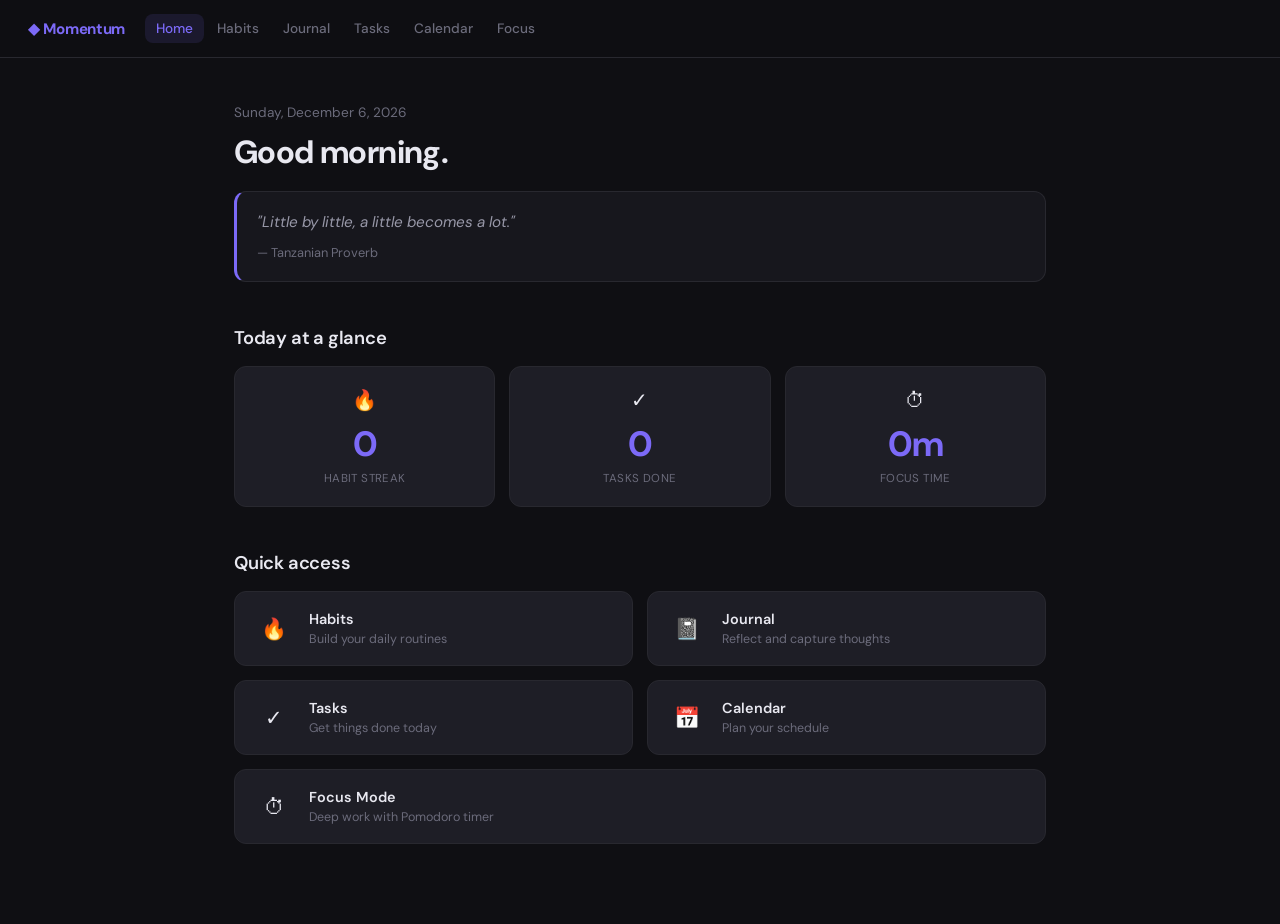
==== index.html @ 029a2be6 "Build minimal motivational productivity website 6-page static site (Home, Habits, Journal, Tasks, Ca" ====
<!DOCTYPE html>
<html lang="en">
<head>
  <meta charset="UTF-8" />
  <meta name="viewport" content="width=device-width, initial-scale=1.0" />
  <title>Momentum — Home</title>
  <link rel="stylesheet" href="style.css" />
</head>
<body>

<nav>
  <a href="index.html" class="nav-brand">◆ Momentum</a>
  <a href="index.html" class="nav-link">Home</a>
  <a href="habits.html" class="nav-link">Habits</a>
  <a href="journal.html" class="nav-link">Journal</a>
  <a href="tasks.html" class="nav-link">Tasks</a>
  <a href="calendar.html" class="nav-link">Calendar</a>
  <a href="focus.html" class="nav-link">Focus</a>
</nav>

<main>

  <!-- ── Hero ── -->
  <div>
    <p class="hero-date" id="date-display"></p>
    <h1 id="greeting">Good morning.</h1>
    <div class="quote-card">
      <p class="quote-text" id="quote-text"></p>
      <p class="quote-author" id="quote-author"></p>
    </div>
  </div>

  <!-- ── Stats ── -->
  <div class="mt-xl">
    <h2>Today at a glance</h2>
    <div class="grid-3 mt-md">
      <div class="card stat-card">
        <div class="stat-icon">🔥</div>
        <div class="stat-value" id="stat-streak">0</div>
        <div class="stat-label">Habit Streak</div>
      </div>
      <div class="card stat-card">
        <div class="stat-icon">✓</div>
        <div class="stat-value" id="stat-tasks">0</div>
        <div class="stat-label">Tasks Done</div>
      </div>
      <div class="card stat-card">
        <div class="stat-icon">⏱</div>
        <div class="stat-value" id="stat-focus">0m</div>
        <div class="stat-label">Focus Time</div>
      </div>
    </div>
  </div>

  <!-- ── Quick access ── -->
  <div class="mt-xl">
    <h2>Quick access</h2>
    <div class="grid-2 mt-md">
      <a href="habits.html" class="quick-link card">
        <span class="quick-icon">🔥</span>
        <div>
          <div class="quick-title">Habits</div>
          <div class="quick-sub">Build your daily routines</div>
        </div>
      </a>
      <a href="journal.html" class="quick-link card">
        <span class="quick-icon">📓</span>
        <div>
          <div class="quick-title">Journal</div>
          <div class="quick-sub">Reflect and capture thoughts</div>
        </div>
      </a>
      <a href="tasks.html" class="quick-link card">
        <span class="quick-icon">✓</span>
        <div>
          <div class="quick-title">Tasks</div>
          <div class="quick-sub">Get things done today</div>
        </div>
      </a>
      <a href="calendar.html" class="quick-link card">
        <span class="quick-icon">📅</span>
        <div>
          <div class="quick-title">Calendar</div>
          <div class="quick-sub">Plan your schedule</div>
        </div>
      </a>
      <a href="focus.html" class="quick-link card" style="grid-column: 1 / -1;">
        <span class="quick-icon">⏱</span>
        <div>
          <div class="quick-title">Focus Mode</div>
          <div class="quick-sub">Deep work with Pomodoro timer</div>
        </div>
      </a>
    </div>
  </div>

</main>

<script src="app.js"></script>
<script>
  // Date
  const now = new Date();
  document.getElementById('date-display').textContent = now.toLocaleDateString('en-US', {
    weekday: 'long', year: 'numeric', month: 'long', day: 'numeric',
  });

  // Greeting
  document.getElementById('greeting').textContent = getGreeting() + '.';

  // Quote
  const q = getDailyQuote();
  document.getElementById('quote-text').textContent = `"${q.text}"`;
  document.getElementById('quote-author').textContent = `— ${q.author}`;

  // Stats
  const stats = getStats();
  document.getElementById('stat-streak').textContent = stats.habitStreak;
  document.getElementById('stat-tasks').textContent = stats.tasksToday;
  document.getElementById('stat-focus').textContent = stats.focusToday + 'm';
</script>

</body>
</html>
---- style.css ----
@import url('https://fonts.googleapis.com/css2?family=DM+Sans:ital,opsz,wght@0,9..40,300;0,9..40,400;0,9..40,500;0,9..40,600;0,9..40,700;1,9..40,400&display=swap');

*, *::before, *::after { box-sizing: border-box; margin: 0; padding: 0; }

:root {
  --bg: #0f0f13;
  --surface: #17171d;
  --card: #1e1e26;
  --border: #28282f;
  --accent: #7c6af7;
  --accent-dim: rgba(124, 106, 247, 0.12);
  --text: #e8e8f0;
  --text-muted: #6b6b7b;
  --text-dim: #9898a8;
  --success: #4ade80;
  --danger: #f87171;
  --radius: 12px;
  --radius-sm: 8px;
}

body {
  background: var(--bg);
  color: var(--text);
  font-family: 'DM Sans', sans-serif;
  min-height: 100vh;
  display: flex;
  flex-direction: column;
}

/* ── Navigation ── */

nav {
  position: sticky;
  top: 0;
  z-index: 100;
  background: rgba(15, 15, 19, 0.88);
  backdrop-filter: blur(16px);
  -webkit-backdrop-filter: blur(16px);
  border-bottom: 1px solid var(--border);
  display: flex;
  align-items: center;
  gap: 2px;
  height: 58px;
  padding: 0 28px;
  flex-wrap: wrap;
}

.nav-brand {
  font-weight: 700;
  font-size: 0.95rem;
  color: var(--accent);
  letter-spacing: -0.3px;
  text-decoration: none;
  margin-right: 18px;
  flex-shrink: 0;
}

.nav-link {
  color: var(--text-muted);
  text-decoration: none;
  font-size: 0.85rem;
  font-weight: 500;
  padding: 6px 11px;
  border-radius: 8px;
  transition: color 0.12s, background 0.12s;
  white-space: nowrap;
}

.nav-link:hover { color: var(--text); background: var(--surface); }
.nav-link.active { color: var(--accent); background: var(--accent-dim); }

/* ── Main ── */

main {
  flex: 1;
  max-width: 860px;
  width: 100%;
  margin: 0 auto;
  padding: 44px 24px 80px;
}

/* ── Typography ── */

h1 { font-size: 2rem; font-weight: 700; letter-spacing: -0.6px; line-height: 1.15; }
h2 { font-size: 1.15rem; font-weight: 600; letter-spacing: -0.2px; }
h3 { font-size: 0.95rem; font-weight: 600; }
p { line-height: 1.6; }

/* ── Card ── */

.card {
  background: var(--card);
  border: 1px solid var(--border);
  border-radius: var(--radius);
  padding: 24px;
}

/* ── Buttons ── */

.btn {
  display: inline-flex;
  align-items: center;
  gap: 8px;
  padding: 9px 18px;
  border-radius: var(--radius-sm);
  font-family: 'DM Sans', sans-serif;
  font-size: 0.875rem;
  font-weight: 500;
  cursor: pointer;
  border: none;
  transition: all 0.15s;
  text-decoration: none;
  line-height: 1;
}

.btn-primary { background: var(--accent); color: #fff; }
.btn-primary:hover { background: #6a58e6; }
.btn-ghost { background: transparent; color: var(--text-muted); border: 1px solid var(--border); }
.btn-ghost:hover { background: var(--surface); color: var(--text); }
.btn-sm { padding: 6px 12px; font-size: 0.8rem; }

/* ── Inputs ── */

input[type="text"],
input[type="date"],
select,
textarea {
  background: var(--surface);
  border: 1px solid var(--border);
  border-radius: var(--radius-sm);
  color: var(--text);
  font-family: 'DM Sans', sans-serif;
  font-size: 0.875rem;
  padding: 10px 14px;
  width: 100%;
  outline: none;
  transition: border-color 0.15s;
}

input[type="text"]:focus,
input[type="date"]:focus,
select:focus,
textarea:focus { border-color: var(--accent); }

textarea { resize: vertical; min-height: 120px; line-height: 1.6; }

/* ── Layout helpers ── */

.grid-2 { display: grid; grid-template-columns: 1fr 1fr; gap: 14px; }
.grid-3 { display: grid; grid-template-columns: 1fr 1fr 1fr; gap: 14px; }

.section-header {
  display: flex;
  align-items: center;
  justify-content: space-between;
  margin-bottom: 16px;
}

.mt-sm { margin-top: 8px; }
.mt-md { margin-top: 16px; }
.mt-lg { margin-top: 28px; }
.mt-xl { margin-top: 44px; }

.text-muted { color: var(--text-muted); }
.text-dim { color: var(--text-dim); }
.text-accent { color: var(--accent); }
.text-success { color: var(--success); }
.text-danger { color: var(--danger); }
.text-sm { font-size: 0.8rem; }

.flex-center { display: flex; align-items: center; gap: 8px; }

/* ── Empty state ── */

.empty {
  text-align: center;
  padding: 44px 20px;
  color: var(--text-muted);
}
.empty-icon { font-size: 2rem; margin-bottom: 12px; }
.empty p { font-size: 0.88rem; }

/* ════════════════════════════════════════
   HOME
════════════════════════════════════════ */

.hero-date { font-size: 0.85rem; color: var(--text-muted); margin-bottom: 10px; }

.quote-card {
  border-left: 3px solid var(--accent);
  background: var(--surface);
  border-top: 1px solid var(--border);
  border-right: 1px solid var(--border);
  border-bottom: 1px solid var(--border);
  border-radius: var(--radius);
  padding: 18px 20px;
  margin-top: 20px;
}

.quote-text {
  font-size: 0.95rem;
  font-style: italic;
  color: var(--text-dim);
  line-height: 1.65;
}

.quote-author { font-size: 0.8rem; color: var(--text-muted); margin-top: 8px; }

.stat-card { text-align: center; padding: 20px 16px; }
.stat-icon { font-size: 1.25rem; margin-bottom: 8px; }
.stat-value { font-size: 2.2rem; font-weight: 700; letter-spacing: -1px; color: var(--accent); }
.stat-label {
  font-size: 0.72rem;
  color: var(--text-muted);
  margin-top: 4px;
  letter-spacing: 0.4px;
  text-transform: uppercase;
}

.quick-link {
  display: flex;
  align-items: center;
  gap: 16px;
  text-decoration: none;
  color: inherit;
  transition: border-color 0.15s, transform 0.12s;
  padding: 18px 20px;
}
.quick-link:hover { border-color: var(--accent); transform: translateY(-2px); }
.quick-icon { font-size: 1.3rem; flex-shrink: 0; width: 38px; text-align: center; }
.quick-title { font-weight: 600; font-size: 0.9rem; }
.quick-sub { font-size: 0.78rem; color: var(--text-muted); margin-top: 3px; }

/* ════════════════════════════════════════
   HABITS
════════════════════════════════════════ */

.habit-form { display: flex; gap: 10px; }
.habit-form input { flex: 1; }

.habit-item {
  display: flex;
  align-items: center;
  gap: 14px;
  padding: 14px 0;
  border-bottom: 1px solid var(--border);
}
.habit-item:last-child { border-bottom: none; }

.habit-check {
  width: 26px;
  height: 26px;
  border-radius: 50%;
  border: 2px solid var(--border);
  cursor: pointer;
  flex-shrink: 0;
  display: flex;
  align-items: center;
  justify-content: center;
  transition: all 0.15s;
  font-size: 0.85rem;
  background: transparent;
  color: transparent;
}
.habit-check:hover { border-color: var(--accent); }
.habit-check.done { background: var(--accent); border-color: var(--accent); color: white; }

.habit-info { flex: 1; min-width: 0; }
.habit-name { font-weight: 500; font-size: 0.9rem; }
.habit-name.done { text-decoration: line-through; color: var(--text-muted); }
.habit-streak-label { font-size: 0.75rem; color: var(--text-muted); margin-top: 2px; }

.habit-delete {
  background: none;
  border: none;
  color: var(--text-muted);
  cursor: pointer;
  font-size: 1.1rem;
  padding: 4px 8px;
  border-radius: 6px;
  transition: color 0.15s, background 0.15s;
  opacity: 0;
  line-height: 1;
}
.habit-item:hover .habit-delete { opacity: 1; }
.habit-delete:hover { color: var(--danger); background: rgba(248, 113, 113, 0.1); }

.progress-bar-wrap {
  display: flex;
  align-items: center;
  gap: 10px;
  margin-top: 16px;
  padding-top: 16px;
  border-top: 1px solid var(--border);
}
.progress-bar-bg {
  flex: 1;
  height: 4px;
  background: var(--border);
  border-radius: 99px;
  overflow: hidden;
}
.progress-bar-fill {
  height: 100%;
  background: var(--accent);
  border-radius: 99px;
  transition: width 0.4s ease;
}

/* ════════════════════════════════════════
   TASKS
════════════════════════════════════════ */

.task-form { display: flex; gap: 10px; }
.task-form input { flex: 1; }

.filter-tabs {
  display: flex;
  gap: 4px;
  background: var(--surface);
  border: 1px solid var(--border);
  border-radius: var(--radius-sm);
  padding: 4px;
}
.filter-tab {
  flex: 1;
  text-align: center;
  padding: 6px 10px;
  border-radius: 6px;
  font-size: 0.8rem;
  font-weight: 500;
  cursor: pointer;
  color: var(--text-muted);
  transition: all 0.15s;
  border: none;
  background: none;
  font-family: 'DM Sans', sans-serif;
}
.filter-tab.active { background: var(--card); color: var(--text); }

.task-item {
  display: flex;
  align-items: flex-start;
  gap: 12px;
  padding: 12px 0;
  border-bottom: 1px solid var(--border);
}
.task-item:last-child { border-bottom: none; }

.task-check {
  width: 22px;
  height: 22px;
  border-radius: 6px;
  border: 2px solid var(--border);
  cursor: pointer;
  flex-shrink: 0;
  display: flex;
  align-items: center;
  justify-content: center;
  transition: all 0.15s;
  background: transparent;
  color: transparent;
  font-size: 0.75rem;
  margin-top: 1px;
}
.task-check:hover { border-color: var(--success); }
.task-check.done { background: var(--success); border-color: var(--success); color: white; }

.task-text { flex: 1; font-size: 0.9rem; line-height: 1.4; word-break: break-word; }
.task-text.done { text-decoration: line-through; color: var(--text-muted); }

.task-delete {
  background: none;
  border: none;
  color: var(--text-muted);
  cursor: pointer;
  font-size: 1.1rem;
  padding: 2px 6px;
  border-radius: 6px;
  opacity: 0;
  transition: all 0.15s;
  line-height: 1;
  flex-shrink: 0;
}
.task-item:hover .task-delete { opacity: 1; }
.task-delete:hover { color: var(--danger); background: rgba(248, 113, 113, 0.1); }

/* ════════════════════════════════════════
   JOURNAL
════════════════════════════════════════ */

.journal-compose { display: flex; flex-direction: column; gap: 10px; }

.journal-entry {
  padding: 16px 0;
  border-bottom: 1px solid var(--border);
  cursor: pointer;
}
.journal-entry:last-child { border-bottom: none; }
.journal-entry-date { font-size: 0.76rem; color: var(--text-muted); margin-bottom: 6px; font-weight: 500; letter-spacing: 0.2px; }
.journal-entry-preview {
  font-size: 0.875rem;
  color: var(--text-dim);
  line-height: 1.55;
  display: -webkit-box;
  -webkit-line-clamp: 2;
  -webkit-box-orient: vertical;
  overflow: hidden;
  white-space: pre-wrap;
}
.journal-entry.open .journal-entry-preview {
  -webkit-line-clamp: unset;
  display: block;
}
.journal-entry-actions { display: none; margin-top: 10px; gap: 8px; }
.journal-entry.open .journal-entry-actions { display: flex; }

/* ════════════════════════════════════════
   CALENDAR
════════════════════════════════════════ */

.cal-nav {
  display: flex;
  align-items: center;
  justify-content: space-between;
  margin-bottom: 16px;
}
.cal-nav-btn {
  background: none;
  border: 1px solid var(--border);
  color: var(--text);
  border-radius: var(--radius-sm);
  width: 36px;
  height: 36px;
  cursor: pointer;
  font-size: 1.1rem;
  display: flex;
  align-items: center;
  justify-content: center;
  transition: background 0.15s;
}
.cal-nav-btn:hover { background: var(--surface); }

.cal-grid {
  display: grid;
  grid-template-columns: repeat(7, 1fr);
  border: 1px solid var(--border);
  border-radius: var(--radius);
  overflow: hidden;
}

.cal-weekday {
  background: var(--surface);
  padding: 10px 4px;
  text-align: center;
  font-size: 0.7rem;
  font-weight: 600;
  color: var(--text-muted);
  text-transform: uppercase;
  letter-spacing: 0.5px;
  border-bottom: 1px solid var(--border);
}

.cal-day {
  background: var(--card);
  padding: 8px 6px;
  min-height: 80px;
  cursor: pointer;
  border-right: 1px solid var(--border);
  border-bottom: 1px solid var(--border);
  transition: background 0.12s;
}
.cal-day:nth-child(7n) { border-right: none; }
.cal-day:hover { background: var(--surface); }
.cal-day.other-month { opacity: 0.25; cursor: default; pointer-events: none; }
.cal-day.today { background: rgba(124, 106, 247, 0.07); }
.cal-day.selected { background: rgba(124, 106, 247, 0.16); }

.cal-day-num {
  font-size: 0.8rem;
  font-weight: 600;
  margin-bottom: 4px;
}
.cal-day.today .cal-day-num { color: var(--accent); }

.cal-event-dot {
  font-size: 0.66rem;
  color: var(--accent);
  background: var(--accent-dim);
  border-radius: 3px;
  padding: 1px 4px;
  margin-top: 2px;
  overflow: hidden;
  white-space: nowrap;
  text-overflow: ellipsis;
  max-width: 100%;
}

.cal-detail { margin-top: 20px; }

.cal-event-item {
  display: flex;
  align-items: center;
  gap: 10px;
  padding: 10px 0;
  border-bottom: 1px solid var(--border);
  font-size: 0.875rem;
}
.cal-event-item:last-child { border-bottom: none; }
.cal-event-item span { flex: 1; }

.cal-event-del {
  background: none;
  border: none;
  color: var(--text-muted);
  cursor: pointer;
  padding: 4px 6px;
  border-radius: 4px;
  line-height: 1;
  font-size: 1rem;
  transition: color 0.15s;
}
.cal-event-del:hover { color: var(--danger); }

.cal-add-form { display: flex; gap: 8px; margin-top: 12px; }
.cal-add-form input { flex: 1; }

/* ════════════════════════════════════════
   FOCUS
════════════════════════════════════════ */

.focus-wrap {
  display: flex;
  flex-direction: column;
  align-items: center;
  padding: 16px 0 32px;
}

.timer-ring-wrap {
  position: relative;
  width: 240px;
  height: 240px;
  margin-bottom: 28px;
}

.timer-ring-svg {
  width: 240px;
  height: 240px;
  transform: rotate(-90deg);
}

.ring-bg {
  fill: none;
  stroke: var(--border);
  stroke-width: 6;
}

.ring-fill {
  fill: none;
  stroke: var(--accent);
  stroke-width: 6;
  stroke-linecap: round;
  transition: stroke-dashoffset 0.9s linear, stroke 0.4s;
}

.ring-fill.break { stroke: var(--success); }

.timer-center {
  position: absolute;
  inset: 0;
  display: flex;
  flex-direction: column;
  align-items: center;
  justify-content: center;
}

.timer-digits {
  font-size: 3.2rem;
  font-weight: 700;
  letter-spacing: -2px;
  font-variant-numeric: tabular-nums;
  line-height: 1;
}

.timer-mode-label {
  font-size: 0.7rem;
  letter-spacing: 2px;
  text-transform: uppercase;
  color: var(--text-muted);
  margin-top: 8px;
}

.focus-controls { display: flex; gap: 12px; margin-bottom: 28px; }

.pomodoro-dots { display: flex; gap: 8px; margin-bottom: 32px; }
.pom-dot {
  width: 10px;
  height: 10px;
  border-radius: 50%;
  background: var(--border);
  transition: background 0.3s;
}
.pom-dot.done { background: var(--accent); }

.focus-sessions { width: 100%; max-width: 480px; }

.session-item {
  display: flex;
  align-items: center;
  justify-content: space-between;
  padding: 10px 0;
  border-bottom: 1px solid var(--border);
  font-size: 0.85rem;
  color: var(--text-dim);
}
.session-item:last-child { border-bottom: none; }

/* ── Responsive ── */

@media (max-width: 640px) {
  nav { padding: 0 14px; gap: 0; height: auto; min-height: 58px; }
  .nav-brand { margin-right: 10px; font-size: 0.85rem; }
  .nav-link { padding: 5px 7px; font-size: 0.76rem; }
  main { padding: 28px 16px 60px; }
  h1 { font-size: 1.6rem; }
  .grid-2, .grid-3 { grid-template-columns: 1fr; }
  .timer-digits { font-size: 2.6rem; }
}
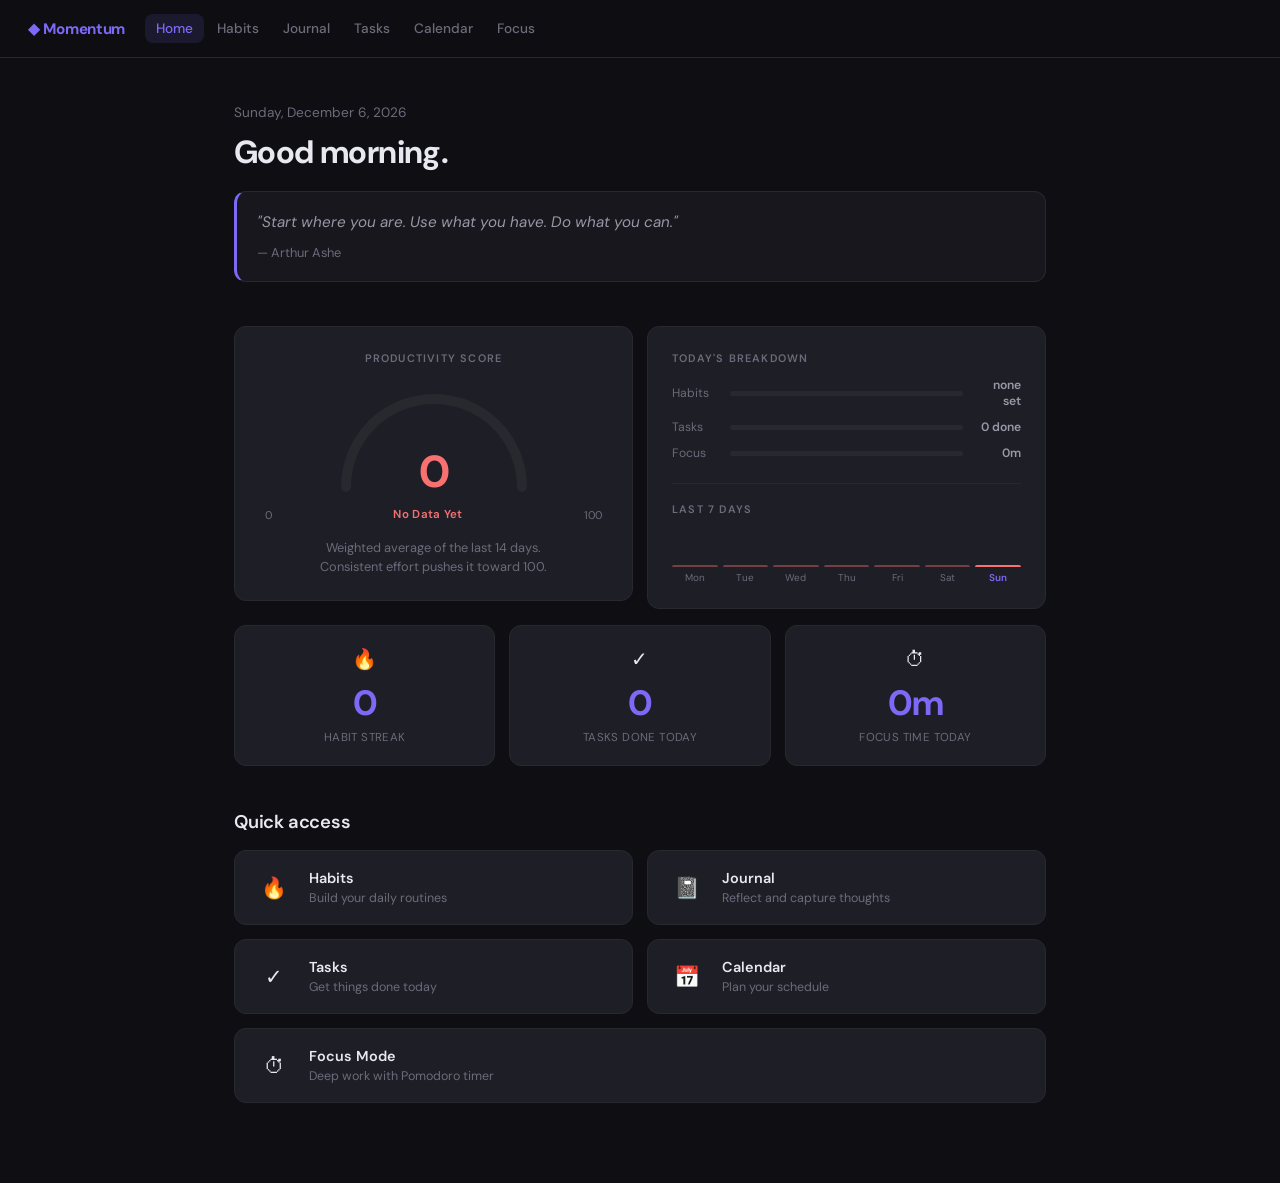
==== commit 08e92dc9: "Redesign home dashboard and habits tracker Home page: - Animated semicircle gauge showing 0–100 prod" ====
--- a/index.html
+++ b/index.html
@@ -30,25 +30,70 @@
     </div>
   </div>
 
+  <!-- ── Productivity Score + Breakdown ── -->
+  <div class="grid-2 mt-xl" style="align-items: start;">
+
+    <!-- Gauge -->
+    <div class="card" style="text-align:center;">
+      <div class="section-label">Productivity Score</div>
+      <div class="gauge-wrap">
+        <!--
+          Semi-circle arc centred at (100,110), radius 88.
+          Arc length = π × 88 ≈ 276.46.
+          stroke-dashoffset = 276.46 × (1 − score/100)
+        -->
+        <svg class="gauge-svg" viewBox="0 0 200 122" aria-hidden="true">
+          <path class="gauge-bg-arc"
+            d="M 12 110 A 88 88 0 0 1 188 110" />
+          <path class="gauge-fill-arc" id="gauge-arc"
+            d="M 12 110 A 88 88 0 0 1 188 110"
+            stroke-dasharray="276.46"
+            stroke-dashoffset="276.46" />
+        </svg>
+        <div class="gauge-overlay">
+          <div class="gauge-number" id="gauge-number">—</div>
+          <div class="gauge-trend" id="gauge-trend"></div>
+        </div>
+      </div>
+      <div class="gauge-scale">
+        <span>0</span>
+        <span class="gauge-label-center text-accent" id="gauge-label"></span>
+        <span>100</span>
+      </div>
+      <p class="text-sm text-muted mt-md" style="line-height:1.5;">
+        Weighted average of the last 14 days.<br>Consistent effort pushes it toward 100.
+      </p>
+    </div>
+
+    <!-- Breakdown + 7-day chart -->
+    <div class="card">
+      <div class="section-label">Today's Breakdown</div>
+      <div id="breakdown-rows"></div>
+
+      <div style="margin-top: 22px; padding-top: 18px; border-top: 1px solid var(--border);">
+        <div class="section-label">Last 7 Days</div>
+        <div class="week-chart" id="week-chart"></div>
+      </div>
+    </div>
+
+  </div>
+
   <!-- ── Stats ── -->
-  <div class="mt-xl">
-    <h2>Today at a glance</h2>
-    <div class="grid-3 mt-md">
-      <div class="card stat-card">
-        <div class="stat-icon">🔥</div>
-        <div class="stat-value" id="stat-streak">0</div>
-        <div class="stat-label">Habit Streak</div>
-      </div>
-      <div class="card stat-card">
-        <div class="stat-icon">✓</div>
-        <div class="stat-value" id="stat-tasks">0</div>
-        <div class="stat-label">Tasks Done</div>
-      </div>
-      <div class="card stat-card">
-        <div class="stat-icon">⏱</div>
-        <div class="stat-value" id="stat-focus">0m</div>
-        <div class="stat-label">Focus Time</div>
-      </div>
+  <div class="grid-3 mt-md">
+    <div class="card stat-card">
+      <div class="stat-icon">🔥</div>
+      <div class="stat-value" id="stat-streak">0</div>
+      <div class="stat-label">Habit Streak</div>
+    </div>
+    <div class="card stat-card">
+      <div class="stat-icon">✓</div>
+      <div class="stat-value" id="stat-tasks">0</div>
+      <div class="stat-label">Tasks Done Today</div>
+    </div>
+    <div class="card stat-card">
+      <div class="stat-icon">⏱</div>
+      <div class="stat-value" id="stat-focus">0m</div>
+      <div class="stat-label">Focus Time Today</div>
     </div>
   </div>
 
@@ -98,21 +143,98 @@
 
 <script src="app.js"></script>
 <script>
-  // Date
+  const GAUGE_CIRCUMFERENCE = 276.46;
+
+  // ── Date & greeting ──
   const now = new Date();
   document.getElementById('date-display').textContent = now.toLocaleDateString('en-US', {
     weekday: 'long', year: 'numeric', month: 'long', day: 'numeric',
   });
-
-  // Greeting
   document.getElementById('greeting').textContent = getGreeting() + '.';
 
-  // Quote
+  // ── Quote ──
   const q = getDailyQuote();
   document.getElementById('quote-text').textContent = `"${q.text}"`;
   document.getElementById('quote-author').textContent = `— ${q.author}`;
 
-  // Stats
+  // ── Productivity score ──
+  const { score } = getProductivityScore();
+  const color = getScoreColor(score);
+  const label = getScoreLabel(score);
+
+  // Animate gauge after a short delay so the transition is visible
+  const arcEl = document.getElementById('gauge-arc');
+  const numEl = document.getElementById('gauge-number');
+  arcEl.style.stroke = color;
+  numEl.style.color = color;
+  numEl.textContent = score;
+
+  document.getElementById('gauge-label').textContent = label;
+  document.getElementById('gauge-label').style.color = color;
+
+  setTimeout(() => {
+    arcEl.style.strokeDashoffset = GAUGE_CIRCUMFERENCE * (1 - score / 100);
+  }, 120);
+
+  // Trend vs yesterday
+  const yest = new Date(); yest.setDate(yest.getDate() - 1);
+  const { total: yesterdayScore } = getDayScore(dateKey(yest));
+  const { total: todayRawScore } = getDayScore(today());
+  const diff = todayRawScore - yesterdayScore;
+  const trendEl = document.getElementById('gauge-trend');
+  if (diff > 0) { trendEl.textContent = `↑ +${diff} vs yesterday`; trendEl.style.color = '#4ade80'; }
+  else if (diff < 0) { trendEl.textContent = `↓ ${diff} vs yesterday`; trendEl.style.color = '#f87171'; }
+  else if (todayRawScore > 0) { trendEl.textContent = `= Same as yesterday`; }
+
+  // ── Breakdown bars ──
+  const todayData = getDayScore(today());
+  const cats = [
+    {
+      label: 'Habits',
+      value: todayData.habitsTotal > 0
+        ? `${todayData.habitsDone}/${todayData.habitsTotal}`
+        : 'none set',
+      pct: Math.round(todayData.habitRate * 100),
+      color: '#7c6af7',
+    },
+    {
+      label: 'Tasks',
+      value: `${todayData.tasksDone} done`,
+      pct: Math.min(Math.round((todayData.tasksDone / 5) * 100), 100),
+      color: '#4ade80',
+    },
+    {
+      label: 'Focus',
+      value: `${todayData.focusMin}m`,
+      pct: Math.min(Math.round((todayData.focusMin / 120) * 100), 100),
+      color: '#fbbf24',
+    },
+  ];
+
+  document.getElementById('breakdown-rows').innerHTML = cats.map(c => `
+    <div class="cat-row">
+      <span class="cat-label">${c.label}</span>
+      <div class="cat-bar-bg">
+        <div class="cat-bar-fill" style="width:${c.pct}%; background:${c.color};"></div>
+      </div>
+      <span class="cat-value">${c.value}</span>
+    </div>
+  `).join('');
+
+  // ── 7-day chart ──
+  const weekly = getWeeklyScores();
+  const maxScore = Math.max(...weekly.map(d => d.score), 1);
+  document.getElementById('week-chart').innerHTML = weekly.map(d => {
+    const h = Math.max(Math.round((d.score / 100) * 100), d.score > 0 ? 4 : 2);
+    const barColor = getScoreColor(d.score);
+    return `
+      <div class="chart-col${d.isToday ? ' today' : ''}">
+        <div class="chart-bar" style="height:${h}%;background:${barColor};opacity:${d.isToday ? '1' : '0.4'};"></div>
+        <span class="chart-day">${d.label}</span>
+      </div>`;
+  }).join('');
+
+  // ── Stats ──
   const stats = getStats();
   document.getElementById('stat-streak').textContent = stats.habitStreak;
   document.getElementById('stat-tasks').textContent = stats.tasksToday;
--- a/style.css
+++ b/style.css
@@ -206,6 +206,138 @@
 
 .quote-author { font-size: 0.8rem; color: var(--text-muted); margin-top: 8px; }
 
+/* Productivity gauge */
+.section-label {
+  font-size: 0.68rem;
+  font-weight: 600;
+  letter-spacing: 1.2px;
+  text-transform: uppercase;
+  color: var(--text-muted);
+  margin-bottom: 12px;
+}
+
+.gauge-wrap {
+  position: relative;
+  width: 200px;
+  height: 122px;
+  margin: 4px auto 8px;
+}
+.gauge-svg { width: 200px; height: 122px; }
+.gauge-bg-arc {
+  fill: none;
+  stroke: var(--border);
+  stroke-width: 10;
+  stroke-linecap: round;
+}
+.gauge-fill-arc {
+  fill: none;
+  stroke: var(--accent);
+  stroke-width: 10;
+  stroke-linecap: round;
+  transition: stroke-dashoffset 1.4s cubic-bezier(0.4, 0, 0.2, 1), stroke 0.5s ease;
+}
+.gauge-overlay {
+  position: absolute;
+  bottom: 2px;
+  left: 50%;
+  transform: translateX(-50%);
+  text-align: center;
+  white-space: nowrap;
+}
+.gauge-number {
+  font-size: 2.8rem;
+  font-weight: 700;
+  letter-spacing: -2px;
+  line-height: 1;
+}
+.gauge-trend {
+  font-size: 0.72rem;
+  color: var(--text-muted);
+  margin-top: 2px;
+}
+.gauge-scale {
+  display: flex;
+  justify-content: space-between;
+  align-items: center;
+  font-size: 0.7rem;
+  color: var(--text-muted);
+  padding: 0 6px;
+  margin-top: 4px;
+}
+.gauge-label-center {
+  font-size: 0.72rem;
+  font-weight: 600;
+  letter-spacing: 0.3px;
+}
+
+/* Category breakdown bars */
+.cat-row {
+  display: flex;
+  align-items: center;
+  gap: 10px;
+  margin-bottom: 10px;
+}
+.cat-row:last-child { margin-bottom: 0; }
+.cat-label {
+  font-size: 0.76rem;
+  color: var(--text-muted);
+  width: 48px;
+  flex-shrink: 0;
+}
+.cat-bar-bg {
+  flex: 1;
+  height: 5px;
+  background: var(--border);
+  border-radius: 99px;
+  overflow: hidden;
+}
+.cat-bar-fill {
+  height: 100%;
+  border-radius: 99px;
+  transition: width 0.7s ease;
+}
+.cat-value {
+  font-size: 0.76rem;
+  font-weight: 600;
+  width: 48px;
+  text-align: right;
+  flex-shrink: 0;
+  color: var(--text-dim);
+}
+
+/* 7-day bar chart */
+.week-chart {
+  display: flex;
+  align-items: flex-end;
+  gap: 5px;
+  height: 56px;
+}
+.chart-col {
+  flex: 1;
+  display: flex;
+  flex-direction: column;
+  align-items: center;
+  justify-content: flex-end;
+  height: 100%;
+  gap: 4px;
+}
+.chart-bar {
+  width: 100%;
+  border-radius: 3px 3px 0 0;
+  background: var(--accent);
+  opacity: 0.35;
+  min-height: 2px;
+  transition: height 0.5s ease;
+}
+.chart-col.today .chart-bar { opacity: 1; }
+.chart-day {
+  font-size: 0.62rem;
+  color: var(--text-muted);
+  white-space: nowrap;
+}
+.chart-col.today .chart-day { color: var(--accent); font-weight: 600; }
+
+/* Stat cards */
 .stat-card { text-align: center; padding: 20px 16px; }
 .stat-icon { font-size: 1.25rem; margin-bottom: 8px; }
 .stat-value { font-size: 2.2rem; font-weight: 700; letter-spacing: -1px; color: var(--accent); }
@@ -232,20 +364,49 @@
 .quick-sub { font-size: 0.78rem; color: var(--text-muted); margin-top: 3px; }
 
 /* ════════════════════════════════════════
-   HABITS
+   HABITS (redesigned)
 ════════════════════════════════════════ */
 
 .habit-form { display: flex; gap: 10px; }
 .habit-form input { flex: 1; }
 
-.habit-item {
-  display: flex;
-  align-items: center;
-  gap: 14px;
+/* Today progress bar */
+.progress-bar-wrap {
+  display: flex;
+  align-items: center;
+  gap: 10px;
+  margin-top: 16px;
+  padding-top: 16px;
+  border-top: 1px solid var(--border);
+}
+.progress-bar-bg {
+  flex: 1;
+  height: 5px;
+  background: var(--border);
+  border-radius: 99px;
+  overflow: hidden;
+}
+.progress-bar-fill {
+  height: 100%;
+  background: var(--accent);
+  border-radius: 99px;
+  transition: width 0.4s ease;
+}
+
+/* Habit card (expandable) */
+.habit-card {
+  border-bottom: 1px solid var(--border);
+}
+.habit-card:last-child { border-bottom: none; }
+
+.habit-card-header {
+  display: flex;
+  align-items: center;
+  gap: 12px;
   padding: 14px 0;
-  border-bottom: 1px solid var(--border);
-}
-.habit-item:last-child { border-bottom: none; }
+  cursor: pointer;
+  user-select: none;
+}
 
 .habit-check {
   width: 26px;
@@ -268,7 +429,21 @@
 .habit-info { flex: 1; min-width: 0; }
 .habit-name { font-weight: 500; font-size: 0.9rem; }
 .habit-name.done { text-decoration: line-through; color: var(--text-muted); }
-.habit-streak-label { font-size: 0.75rem; color: var(--text-muted); margin-top: 2px; }
+.habit-meta { font-size: 0.74rem; color: var(--text-muted); margin-top: 3px; }
+
+.habit-expand-btn {
+  background: none;
+  border: none;
+  color: var(--text-muted);
+  cursor: pointer;
+  font-size: 0.8rem;
+  padding: 4px 6px;
+  border-radius: 4px;
+  transition: transform 0.2s, color 0.12s;
+  line-height: 1;
+  flex-shrink: 0;
+}
+.habit-card.open .habit-expand-btn { transform: rotate(180deg); color: var(--accent); }
 
 .habit-delete {
   background: none;
@@ -281,31 +456,111 @@
   transition: color 0.15s, background 0.15s;
   opacity: 0;
   line-height: 1;
-}
-.habit-item:hover .habit-delete { opacity: 1; }
+  flex-shrink: 0;
+}
+.habit-card-header:hover .habit-delete { opacity: 1; }
 .habit-delete:hover { color: var(--danger); background: rgba(248, 113, 113, 0.1); }
 
-.progress-bar-wrap {
-  display: flex;
-  align-items: center;
-  gap: 10px;
-  margin-top: 16px;
-  padding-top: 16px;
-  border-top: 1px solid var(--border);
-}
-.progress-bar-bg {
-  flex: 1;
-  height: 4px;
-  background: var(--border);
-  border-radius: 99px;
-  overflow: hidden;
-}
-.progress-bar-fill {
-  height: 100%;
-  background: var(--accent);
-  border-radius: 99px;
-  transition: width 0.4s ease;
-}
+/* Expanded detail panel */
+.habit-detail {
+  display: none;
+  padding: 0 0 20px 38px;
+}
+.habit-card.open .habit-detail { display: block; }
+
+/* 4-stat grid inside expanded card */
+.habit-stat-grid {
+  display: grid;
+  grid-template-columns: repeat(4, 1fr);
+  gap: 8px;
+  margin-bottom: 18px;
+}
+.habit-stat {
+  background: var(--surface);
+  border: 1px solid var(--border);
+  border-radius: 8px;
+  padding: 10px 6px;
+  text-align: center;
+}
+.habit-stat-value {
+  font-size: 1.35rem;
+  font-weight: 700;
+  color: var(--accent);
+  letter-spacing: -0.5px;
+  line-height: 1;
+}
+.habit-stat-label {
+  font-size: 0.6rem;
+  color: var(--text-muted);
+  margin-top: 4px;
+  text-transform: uppercase;
+  letter-spacing: 0.4px;
+}
+
+/* Heatmap */
+.heatmap-nav {
+  display: flex;
+  align-items: center;
+  justify-content: space-between;
+  margin-bottom: 10px;
+}
+.heatmap-month-label { font-size: 0.82rem; font-weight: 600; }
+.heatmap-nav-btn {
+  background: none;
+  border: none;
+  color: var(--text-muted);
+  cursor: pointer;
+  font-size: 1rem;
+  padding: 2px 8px;
+  border-radius: 4px;
+  transition: color 0.12s;
+  line-height: 1;
+}
+.heatmap-nav-btn:hover { color: var(--text); }
+
+.heatmap-weekdays {
+  display: grid;
+  grid-template-columns: repeat(7, 1fr);
+  gap: 3px;
+  margin-bottom: 4px;
+}
+.heatmap-wd-label {
+  font-size: 0.6rem;
+  color: var(--text-muted);
+  text-align: center;
+  font-weight: 600;
+  text-transform: uppercase;
+}
+
+.heatmap-grid {
+  display: grid;
+  grid-template-columns: repeat(7, 1fr);
+  gap: 3px;
+}
+.heatmap-cell {
+  aspect-ratio: 1;
+  border-radius: 3px;
+  background: var(--surface);
+  border: 1px solid var(--border);
+  transition: transform 0.1s;
+  cursor: default;
+  position: relative;
+}
+.heatmap-cell:not(.empty):not(.future):hover { transform: scale(1.25); z-index: 2; }
+.heatmap-cell.done { background: var(--accent); border-color: var(--accent); }
+.heatmap-cell.today { outline: 2px solid var(--accent); outline-offset: 1px; }
+.heatmap-cell.future { background: transparent; border-color: transparent; }
+.heatmap-cell.empty { background: transparent; border-color: transparent; cursor: default; }
+
+.heatmap-footer {
+  display: flex;
+  justify-content: space-between;
+  align-items: center;
+  margin-top: 8px;
+  font-size: 0.74rem;
+  color: var(--text-muted);
+}
+.heatmap-footer strong { color: var(--text); }
 
 /* ════════════════════════════════════════
    TASKS
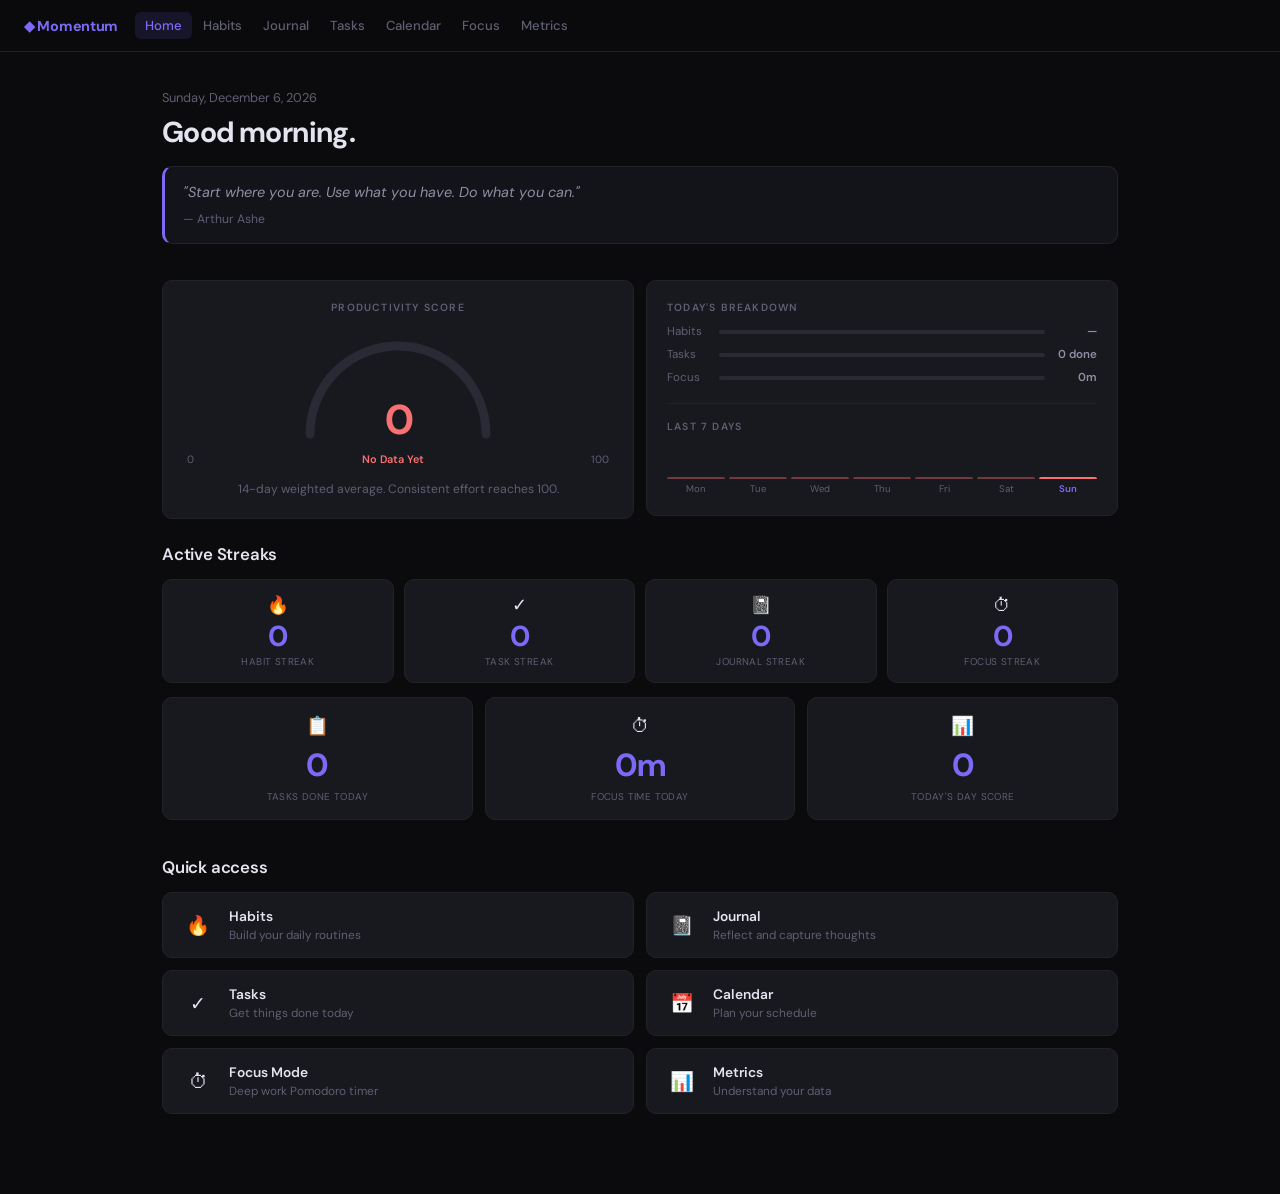
==== commit aa21658f: "Add metrics page, habit grid, streaks, tasks overhaul, calendar with time & today sidebar - New metr" ====
--- a/index.html
+++ b/index.html
@@ -16,11 +16,12 @@
   <a href="tasks.html" class="nav-link">Tasks</a>
   <a href="calendar.html" class="nav-link">Calendar</a>
   <a href="focus.html" class="nav-link">Focus</a>
+  <a href="metrics.html" class="nav-link">Metrics</a>
 </nav>
 
 <main>
 
-  <!-- ── Hero ── -->
+  <!-- Hero -->
   <div>
     <p class="hero-date" id="date-display"></p>
     <h1 id="greeting">Good morning.</h1>
@@ -30,29 +31,19 @@
     </div>
   </div>
 
-  <!-- ── Productivity Score + Breakdown ── -->
-  <div class="grid-2 mt-xl" style="align-items: start;">
-
-    <!-- Gauge -->
+  <!-- Productivity Score + Breakdown -->
+  <div class="grid-2 mt-xl" style="align-items:start;">
     <div class="card" style="text-align:center;">
       <div class="section-label">Productivity Score</div>
       <div class="gauge-wrap">
-        <!--
-          Semi-circle arc centred at (100,110), radius 88.
-          Arc length = π × 88 ≈ 276.46.
-          stroke-dashoffset = 276.46 × (1 − score/100)
-        -->
         <svg class="gauge-svg" viewBox="0 0 200 122" aria-hidden="true">
-          <path class="gauge-bg-arc"
-            d="M 12 110 A 88 88 0 0 1 188 110" />
-          <path class="gauge-fill-arc" id="gauge-arc"
-            d="M 12 110 A 88 88 0 0 1 188 110"
-            stroke-dasharray="276.46"
-            stroke-dashoffset="276.46" />
+          <path class="gauge-bg-arc"   d="M 12 110 A 88 88 0 0 1 188 110" />
+          <path class="gauge-fill-arc" d="M 12 110 A 88 88 0 0 1 188 110"
+            id="gauge-arc" stroke-dasharray="276.46" stroke-dashoffset="276.46" />
         </svg>
         <div class="gauge-overlay">
           <div class="gauge-number" id="gauge-number">—</div>
-          <div class="gauge-trend" id="gauge-trend"></div>
+          <div class="gauge-trend"  id="gauge-trend"></div>
         </div>
       </div>
       <div class="gauge-scale">
@@ -61,32 +52,51 @@
         <span>100</span>
       </div>
       <p class="text-sm text-muted mt-md" style="line-height:1.5;">
-        Weighted average of the last 14 days.<br>Consistent effort pushes it toward 100.
+        14-day weighted average. Consistent effort reaches 100.
       </p>
     </div>
 
-    <!-- Breakdown + 7-day chart -->
     <div class="card">
       <div class="section-label">Today's Breakdown</div>
       <div id="breakdown-rows"></div>
-
-      <div style="margin-top: 22px; padding-top: 18px; border-top: 1px solid var(--border);">
+      <div style="margin-top:18px;padding-top:16px;border-top:1px solid var(--border);">
         <div class="section-label">Last 7 Days</div>
         <div class="week-chart" id="week-chart"></div>
       </div>
     </div>
-
-  </div>
-
-  <!-- ── Stats ── -->
+  </div>
+
+  <!-- 4 Streak cards -->
+  <div class="mt-lg">
+    <h2>Active Streaks</h2>
+    <div class="grid-4 mt-md">
+      <div class="card streak-card">
+        <div class="streak-icon">🔥</div>
+        <div class="streak-value" id="s-habit">0</div>
+        <div class="streak-label">Habit Streak</div>
+      </div>
+      <div class="card streak-card">
+        <div class="streak-icon">✓</div>
+        <div class="streak-value" id="s-task">0</div>
+        <div class="streak-label">Task Streak</div>
+      </div>
+      <div class="card streak-card">
+        <div class="streak-icon">📓</div>
+        <div class="streak-value" id="s-journal">0</div>
+        <div class="streak-label">Journal Streak</div>
+      </div>
+      <div class="card streak-card">
+        <div class="streak-icon">⏱</div>
+        <div class="streak-value" id="s-focus">0</div>
+        <div class="streak-label">Focus Streak</div>
+      </div>
+    </div>
+  </div>
+
+  <!-- Today stats -->
   <div class="grid-3 mt-md">
     <div class="card stat-card">
-      <div class="stat-icon">🔥</div>
-      <div class="stat-value" id="stat-streak">0</div>
-      <div class="stat-label">Habit Streak</div>
-    </div>
-    <div class="card stat-card">
-      <div class="stat-icon">✓</div>
+      <div class="stat-icon">📋</div>
       <div class="stat-value" id="stat-tasks">0</div>
       <div class="stat-label">Tasks Done Today</div>
     </div>
@@ -95,46 +105,40 @@
       <div class="stat-value" id="stat-focus">0m</div>
       <div class="stat-label">Focus Time Today</div>
     </div>
-  </div>
-
-  <!-- ── Quick access ── -->
+    <div class="card stat-card">
+      <div class="stat-icon">📊</div>
+      <div class="stat-value" id="stat-score">0</div>
+      <div class="stat-label">Today's Day Score</div>
+    </div>
+  </div>
+
+  <!-- Quick access -->
   <div class="mt-xl">
     <h2>Quick access</h2>
     <div class="grid-2 mt-md">
       <a href="habits.html" class="quick-link card">
         <span class="quick-icon">🔥</span>
-        <div>
-          <div class="quick-title">Habits</div>
-          <div class="quick-sub">Build your daily routines</div>
-        </div>
+        <div><div class="quick-title">Habits</div><div class="quick-sub">Build your daily routines</div></div>
       </a>
       <a href="journal.html" class="quick-link card">
         <span class="quick-icon">📓</span>
-        <div>
-          <div class="quick-title">Journal</div>
-          <div class="quick-sub">Reflect and capture thoughts</div>
-        </div>
+        <div><div class="quick-title">Journal</div><div class="quick-sub">Reflect and capture thoughts</div></div>
       </a>
       <a href="tasks.html" class="quick-link card">
         <span class="quick-icon">✓</span>
-        <div>
-          <div class="quick-title">Tasks</div>
-          <div class="quick-sub">Get things done today</div>
-        </div>
+        <div><div class="quick-title">Tasks</div><div class="quick-sub">Get things done today</div></div>
       </a>
       <a href="calendar.html" class="quick-link card">
         <span class="quick-icon">📅</span>
-        <div>
-          <div class="quick-title">Calendar</div>
-          <div class="quick-sub">Plan your schedule</div>
-        </div>
-      </a>
-      <a href="focus.html" class="quick-link card" style="grid-column: 1 / -1;">
+        <div><div class="quick-title">Calendar</div><div class="quick-sub">Plan your schedule</div></div>
+      </a>
+      <a href="focus.html" class="quick-link card">
         <span class="quick-icon">⏱</span>
-        <div>
-          <div class="quick-title">Focus Mode</div>
-          <div class="quick-sub">Deep work with Pomodoro timer</div>
-        </div>
+        <div><div class="quick-title">Focus Mode</div><div class="quick-sub">Deep work Pomodoro timer</div></div>
+      </a>
+      <a href="metrics.html" class="quick-link card">
+        <span class="quick-icon">📊</span>
+        <div><div class="quick-title">Metrics</div><div class="quick-sub">Understand your data</div></div>
       </a>
     </div>
   </div>
@@ -143,102 +147,75 @@
 
 <script src="app.js"></script>
 <script>
-  const GAUGE_CIRCUMFERENCE = 276.46;
-
-  // ── Date & greeting ──
-  const now = new Date();
-  document.getElementById('date-display').textContent = now.toLocaleDateString('en-US', {
+  const GAUGE_C = 276.46;
+
+  document.getElementById('date-display').textContent = new Date().toLocaleDateString('en-US', {
     weekday: 'long', year: 'numeric', month: 'long', day: 'numeric',
   });
   document.getElementById('greeting').textContent = getGreeting() + '.';
 
-  // ── Quote ──
   const q = getDailyQuote();
   document.getElementById('quote-text').textContent = `"${q.text}"`;
   document.getElementById('quote-author').textContent = `— ${q.author}`;
 
-  // ── Productivity score ──
+  // Score
   const { score } = getProductivityScore();
   const color = getScoreColor(score);
-  const label = getScoreLabel(score);
-
-  // Animate gauge after a short delay so the transition is visible
   const arcEl = document.getElementById('gauge-arc');
   const numEl = document.getElementById('gauge-number');
   arcEl.style.stroke = color;
-  numEl.style.color = color;
-  numEl.textContent = score;
-
-  document.getElementById('gauge-label').textContent = label;
+  numEl.style.color  = color;
+  numEl.textContent  = score;
+  document.getElementById('gauge-label').textContent = getScoreLabel(score);
   document.getElementById('gauge-label').style.color = color;
-
-  setTimeout(() => {
-    arcEl.style.strokeDashoffset = GAUGE_CIRCUMFERENCE * (1 - score / 100);
-  }, 120);
-
-  // Trend vs yesterday
+  setTimeout(() => { arcEl.style.strokeDashoffset = GAUGE_C * (1 - score / 100); }, 120);
+
+  // Trend
   const yest = new Date(); yest.setDate(yest.getDate() - 1);
-  const { total: yesterdayScore } = getDayScore(dateKey(yest));
-  const { total: todayRawScore } = getDayScore(today());
-  const diff = todayRawScore - yesterdayScore;
-  const trendEl = document.getElementById('gauge-trend');
-  if (diff > 0) { trendEl.textContent = `↑ +${diff} vs yesterday`; trendEl.style.color = '#4ade80'; }
-  else if (diff < 0) { trendEl.textContent = `↓ ${diff} vs yesterday`; trendEl.style.color = '#f87171'; }
-  else if (todayRawScore > 0) { trendEl.textContent = `= Same as yesterday`; }
-
-  // ── Breakdown bars ──
-  const todayData = getDayScore(today());
-  const cats = [
-    {
-      label: 'Habits',
-      value: todayData.habitsTotal > 0
-        ? `${todayData.habitsDone}/${todayData.habitsTotal}`
-        : 'none set',
-      pct: Math.round(todayData.habitRate * 100),
-      color: '#7c6af7',
-    },
-    {
-      label: 'Tasks',
-      value: `${todayData.tasksDone} done`,
-      pct: Math.min(Math.round((todayData.tasksDone / 5) * 100), 100),
-      color: '#4ade80',
-    },
-    {
-      label: 'Focus',
-      value: `${todayData.focusMin}m`,
-      pct: Math.min(Math.round((todayData.focusMin / 120) * 100), 100),
-      color: '#fbbf24',
-    },
-  ];
-
-  document.getElementById('breakdown-rows').innerHTML = cats.map(c => `
+  const { total: yScore } = getDayScore(dateKey(yest));
+  const { total: tScore } = getDayScore(today());
+  const diff = tScore - yScore;
+  const tEl = document.getElementById('gauge-trend');
+  if      (diff > 0) { tEl.textContent = `↑ +${diff} vs yesterday`; tEl.style.color = 'var(--success)'; }
+  else if (diff < 0) { tEl.textContent = `↓ ${diff} vs yesterday`;  tEl.style.color = 'var(--danger)'; }
+  else if (tScore>0) { tEl.textContent = '= Same as yesterday'; }
+
+  // Breakdown
+  const td = getDayScore(today());
+  document.getElementById('breakdown-rows').innerHTML = [
+    { label: 'Habits', value: td.habitsTotal > 0 ? `${td.habitsDone}/${td.habitsTotal}` : '—',
+      pct: Math.round(td.habitRate * 100), color: '#7c6af7' },
+    { label: 'Tasks',  value: `${td.tasksDone} done`,
+      pct: Math.min(Math.round((td.tasksDone / 5) * 100), 100), color: '#4ade80' },
+    { label: 'Focus',  value: `${td.focusMin}m`,
+      pct: Math.min(Math.round((td.focusMin / 120) * 100), 100), color: '#fbbf24' },
+  ].map(c => `
     <div class="cat-row">
       <span class="cat-label">${c.label}</span>
-      <div class="cat-bar-bg">
-        <div class="cat-bar-fill" style="width:${c.pct}%; background:${c.color};"></div>
-      </div>
+      <div class="cat-bar-bg"><div class="cat-bar-fill" style="width:${c.pct}%;background:${c.color};"></div></div>
       <span class="cat-value">${c.value}</span>
-    </div>
-  `).join('');
-
-  // ── 7-day chart ──
-  const weekly = getWeeklyScores();
-  const maxScore = Math.max(...weekly.map(d => d.score), 1);
-  document.getElementById('week-chart').innerHTML = weekly.map(d => {
-    const h = Math.max(Math.round((d.score / 100) * 100), d.score > 0 ? 4 : 2);
-    const barColor = getScoreColor(d.score);
-    return `
-      <div class="chart-col${d.isToday ? ' today' : ''}">
-        <div class="chart-bar" style="height:${h}%;background:${barColor};opacity:${d.isToday ? '1' : '0.4'};"></div>
-        <span class="chart-day">${d.label}</span>
-      </div>`;
+    </div>`).join('');
+
+  // 7-day chart
+  document.getElementById('week-chart').innerHTML = getWeeklyScores().map(d => {
+    const h = Math.max(Math.round(d.score), d.score > 0 ? 4 : 2);
+    return `<div class="chart-col${d.isToday ? ' today' : ''}">
+      <div class="chart-bar" style="height:${h}%;background:${getScoreColor(d.score)};opacity:${d.isToday?'1':'0.4'};"></div>
+      <span class="chart-day">${d.label}</span>
+    </div>`;
   }).join('');
 
-  // ── Stats ──
+  // Streaks
   const stats = getStats();
-  document.getElementById('stat-streak').textContent = stats.habitStreak;
+  document.getElementById('s-habit').textContent   = stats.habitStreak;
+  document.getElementById('s-task').textContent    = stats.taskStreak;
+  document.getElementById('s-journal').textContent = stats.journalStreak;
+  document.getElementById('s-focus').textContent   = stats.focusStreak;
+
+  // Today stats
   document.getElementById('stat-tasks').textContent = stats.tasksToday;
   document.getElementById('stat-focus').textContent = stats.focusToday + 'm';
+  document.getElementById('stat-score').textContent = tScore;
 </script>
 
 </body>
--- a/style.css
+++ b/style.css
@@ -3,126 +3,131 @@
 *, *::before, *::after { box-sizing: border-box; margin: 0; padding: 0; }
 
 :root {
-  --bg: #0f0f13;
-  --surface: #17171d;
-  --card: #1e1e26;
-  --border: #28282f;
-  --accent: #7c6af7;
+  --bg:         #0b0b0e;
+  --surface:    #13131a;
+  --card:       #18181f;
+  --card2:      #1e1e27;
+  --border:     #222229;
+  --border2:    #2a2a34;
+  --accent:     #7c6af7;
   --accent-dim: rgba(124, 106, 247, 0.12);
-  --text: #e8e8f0;
-  --text-muted: #6b6b7b;
-  --text-dim: #9898a8;
-  --success: #4ade80;
-  --danger: #f87171;
-  --radius: 12px;
-  --radius-sm: 8px;
+  --accent-glow:rgba(124, 106, 247, 0.08);
+  --text:       #e4e4ef;
+  --text-muted: #5f5f72;
+  --text-dim:   #8f8fa3;
+  --success:    #4ade80;
+  --danger:     #f87171;
+  --warn:       #fbbf24;
+  --radius:     10px;
+  --radius-sm:  6px;
 }
 
 body {
   background: var(--bg);
   color: var(--text);
   font-family: 'DM Sans', sans-serif;
+  font-size: 0.92rem;
   min-height: 100vh;
   display: flex;
   flex-direction: column;
-}
+  -webkit-font-smoothing: antialiased;
+}
+
+/* ── Scrollbar ── */
+::-webkit-scrollbar { width: 6px; height: 6px; }
+::-webkit-scrollbar-track { background: transparent; }
+::-webkit-scrollbar-thumb { background: var(--border2); border-radius: 99px; }
+::-webkit-scrollbar-thumb:hover { background: var(--text-muted); }
 
 /* ── Navigation ── */
-
 nav {
   position: sticky;
   top: 0;
   z-index: 100;
-  background: rgba(15, 15, 19, 0.88);
-  backdrop-filter: blur(16px);
-  -webkit-backdrop-filter: blur(16px);
+  background: rgba(11, 11, 14, 0.9);
+  backdrop-filter: blur(20px);
+  -webkit-backdrop-filter: blur(20px);
   border-bottom: 1px solid var(--border);
   display: flex;
   align-items: center;
-  gap: 2px;
-  height: 58px;
-  padding: 0 28px;
+  gap: 1px;
+  height: 52px;
+  padding: 0 24px;
   flex-wrap: wrap;
 }
 
 .nav-brand {
   font-weight: 700;
-  font-size: 0.95rem;
+  font-size: 0.9rem;
   color: var(--accent);
   letter-spacing: -0.3px;
   text-decoration: none;
-  margin-right: 18px;
+  margin-right: 16px;
   flex-shrink: 0;
 }
 
 .nav-link {
   color: var(--text-muted);
   text-decoration: none;
-  font-size: 0.85rem;
+  font-size: 0.82rem;
   font-weight: 500;
-  padding: 6px 11px;
-  border-radius: 8px;
-  transition: color 0.12s, background 0.12s;
+  padding: 5px 10px;
+  border-radius: 6px;
+  transition: color 0.1s, background 0.1s;
   white-space: nowrap;
 }
-
-.nav-link:hover { color: var(--text); background: var(--surface); }
+.nav-link:hover  { color: var(--text); background: var(--surface); }
 .nav-link.active { color: var(--accent); background: var(--accent-dim); }
 
 /* ── Main ── */
-
 main {
   flex: 1;
-  max-width: 860px;
+  max-width: 1000px;
   width: 100%;
   margin: 0 auto;
-  padding: 44px 24px 80px;
+  padding: 36px 22px 80px;
 }
 
 /* ── Typography ── */
-
-h1 { font-size: 2rem; font-weight: 700; letter-spacing: -0.6px; line-height: 1.15; }
-h2 { font-size: 1.15rem; font-weight: 600; letter-spacing: -0.2px; }
-h3 { font-size: 0.95rem; font-weight: 600; }
-p { line-height: 1.6; }
+h1 { font-size: 1.8rem; font-weight: 700; letter-spacing: -0.6px; line-height: 1.15; }
+h2 { font-size: 1.05rem; font-weight: 600; letter-spacing: -0.2px; }
+h3 { font-size: 0.9rem; font-weight: 600; }
+p  { line-height: 1.6; }
 
 /* ── Card ── */
-
 .card {
   background: var(--card);
   border: 1px solid var(--border);
   border-radius: var(--radius);
-  padding: 24px;
+  padding: 20px;
 }
 
 /* ── Buttons ── */
-
 .btn {
   display: inline-flex;
   align-items: center;
-  gap: 8px;
-  padding: 9px 18px;
+  gap: 6px;
+  padding: 8px 16px;
   border-radius: var(--radius-sm);
   font-family: 'DM Sans', sans-serif;
-  font-size: 0.875rem;
+  font-size: 0.82rem;
   font-weight: 500;
   cursor: pointer;
   border: none;
-  transition: all 0.15s;
+  transition: all 0.12s;
   text-decoration: none;
   line-height: 1;
 }
-
 .btn-primary { background: var(--accent); color: #fff; }
 .btn-primary:hover { background: #6a58e6; }
 .btn-ghost { background: transparent; color: var(--text-muted); border: 1px solid var(--border); }
 .btn-ghost:hover { background: var(--surface); color: var(--text); }
-.btn-sm { padding: 6px 12px; font-size: 0.8rem; }
+.btn-sm { padding: 5px 10px; font-size: 0.76rem; }
 
 /* ── Inputs ── */
-
 input[type="text"],
 input[type="date"],
+input[type="number"],
 select,
 textarea {
   background: var(--surface);
@@ -130,61 +135,88 @@
   border-radius: var(--radius-sm);
   color: var(--text);
   font-family: 'DM Sans', sans-serif;
-  font-size: 0.875rem;
-  padding: 10px 14px;
+  font-size: 0.85rem;
+  padding: 9px 12px;
   width: 100%;
   outline: none;
-  transition: border-color 0.15s;
-}
-
+  transition: border-color 0.12s;
+}
 input[type="text"]:focus,
 input[type="date"]:focus,
+input[type="number"]:focus,
 select:focus,
 textarea:focus { border-color: var(--accent); }
-
-textarea { resize: vertical; min-height: 120px; line-height: 1.6; }
+textarea { resize: vertical; min-height: 100px; line-height: 1.6; }
 
 /* ── Layout helpers ── */
-
-.grid-2 { display: grid; grid-template-columns: 1fr 1fr; gap: 14px; }
-.grid-3 { display: grid; grid-template-columns: 1fr 1fr 1fr; gap: 14px; }
+.grid-2 { display: grid; grid-template-columns: 1fr 1fr; gap: 12px; }
+.grid-3 { display: grid; grid-template-columns: 1fr 1fr 1fr; gap: 12px; }
+.grid-4 { display: grid; grid-template-columns: repeat(4, 1fr); gap: 10px; }
 
 .section-header {
   display: flex;
   align-items: center;
   justify-content: space-between;
-  margin-bottom: 16px;
-}
-
-.mt-sm { margin-top: 8px; }
-.mt-md { margin-top: 16px; }
-.mt-lg { margin-top: 28px; }
-.mt-xl { margin-top: 44px; }
-
-.text-muted { color: var(--text-muted); }
-.text-dim { color: var(--text-dim); }
-.text-accent { color: var(--accent); }
+  margin-bottom: 14px;
+}
+
+.mt-sm { margin-top: 6px; }
+.mt-md { margin-top: 14px; }
+.mt-lg { margin-top: 24px; }
+.mt-xl { margin-top: 36px; }
+
+.text-muted   { color: var(--text-muted); }
+.text-dim     { color: var(--text-dim); }
+.text-accent  { color: var(--accent); }
 .text-success { color: var(--success); }
-.text-danger { color: var(--danger); }
-.text-sm { font-size: 0.8rem; }
-
-.flex-center { display: flex; align-items: center; gap: 8px; }
+.text-danger  { color: var(--danger); }
+.text-sm      { font-size: 0.76rem; }
+.flex-center  { display: flex; align-items: center; gap: 8px; }
+
+.section-label {
+  font-size: 0.65rem;
+  font-weight: 600;
+  letter-spacing: 1.2px;
+  text-transform: uppercase;
+  color: var(--text-muted);
+  margin-bottom: 10px;
+}
 
 /* ── Empty state ── */
-
-.empty {
+.empty { text-align: center; padding: 40px 20px; color: var(--text-muted); }
+.empty-icon { font-size: 1.8rem; margin-bottom: 10px; }
+.empty p { font-size: 0.84rem; }
+
+/* ── Filter tabs ── */
+.filter-tabs {
+  display: flex;
+  gap: 3px;
+  background: var(--surface);
+  border: 1px solid var(--border);
+  border-radius: var(--radius-sm);
+  padding: 3px;
+}
+.filter-tab {
+  flex: 1;
   text-align: center;
-  padding: 44px 20px;
+  padding: 5px 10px;
+  border-radius: 4px;
+  font-size: 0.76rem;
+  font-weight: 500;
+  cursor: pointer;
   color: var(--text-muted);
-}
-.empty-icon { font-size: 2rem; margin-bottom: 12px; }
-.empty p { font-size: 0.88rem; }
+  transition: all 0.12s;
+  border: none;
+  background: none;
+  font-family: 'DM Sans', sans-serif;
+}
+.filter-tab.active { background: var(--card); color: var(--text); }
 
 /* ════════════════════════════════════════
-   HOME
+   HOME — Productivity gauge
 ════════════════════════════════════════ */
 
-.hero-date { font-size: 0.85rem; color: var(--text-muted); margin-bottom: 10px; }
+.hero-date { font-size: 0.8rem; color: var(--text-muted); margin-bottom: 8px; }
 
 .quote-card {
   border-left: 3px solid var(--accent);
@@ -193,691 +225,432 @@
   border-right: 1px solid var(--border);
   border-bottom: 1px solid var(--border);
   border-radius: var(--radius);
-  padding: 18px 20px;
-  margin-top: 20px;
-}
-
-.quote-text {
-  font-size: 0.95rem;
-  font-style: italic;
-  color: var(--text-dim);
-  line-height: 1.65;
-}
-
-.quote-author { font-size: 0.8rem; color: var(--text-muted); margin-top: 8px; }
-
-/* Productivity gauge */
-.section-label {
+  padding: 14px 18px;
+  margin-top: 16px;
+}
+.quote-text { font-size: 0.9rem; font-style: italic; color: var(--text-dim); line-height: 1.6; }
+.quote-author { font-size: 0.76rem; color: var(--text-muted); margin-top: 6px; }
+
+/* Gauge */
+.gauge-wrap { position: relative; width: 200px; height: 122px; margin: 4px auto 6px; }
+.gauge-svg  { width: 200px; height: 122px; }
+.gauge-bg-arc { fill: none; stroke: var(--border2); stroke-width: 9; stroke-linecap: round; }
+.gauge-fill-arc {
+  fill: none; stroke: var(--accent); stroke-width: 9; stroke-linecap: round;
+  transition: stroke-dashoffset 1.4s cubic-bezier(0.4,0,0.2,1), stroke 0.5s;
+}
+.gauge-overlay {
+  position: absolute; bottom: 2px; left: 50%; transform: translateX(-50%);
+  text-align: center; white-space: nowrap;
+}
+.gauge-number { font-size: 2.6rem; font-weight: 700; letter-spacing: -2px; line-height: 1; }
+.gauge-trend  { font-size: 0.68rem; color: var(--text-muted); margin-top: 2px; }
+.gauge-scale  {
+  display: flex; justify-content: space-between; align-items: center;
+  font-size: 0.66rem; color: var(--text-muted); padding: 0 4px; margin-top: 4px;
+}
+.gauge-label-center { font-size: 0.68rem; font-weight: 600; }
+
+/* Category bars */
+.cat-row { display: flex; align-items: center; gap: 8px; margin-bottom: 8px; }
+.cat-row:last-child { margin-bottom: 0; }
+.cat-label { font-size: 0.72rem; color: var(--text-muted); width: 44px; flex-shrink: 0; }
+.cat-bar-bg { flex: 1; height: 4px; background: var(--border2); border-radius: 99px; overflow: hidden; }
+.cat-bar-fill { height: 100%; border-radius: 99px; transition: width 0.7s ease; }
+.cat-value { font-size: 0.72rem; font-weight: 600; width: 44px; text-align: right; flex-shrink: 0; color: var(--text-dim); }
+
+/* 7-day chart */
+.week-chart { display: flex; align-items: flex-end; gap: 4px; height: 52px; }
+.chart-col {
+  flex: 1; display: flex; flex-direction: column;
+  align-items: center; justify-content: flex-end; height: 100%; gap: 3px;
+}
+.chart-bar { width: 100%; border-radius: 3px 3px 0 0; opacity: 0.35; min-height: 2px; }
+.chart-col.today .chart-bar { opacity: 1; }
+.chart-day { font-size: 0.6rem; color: var(--text-muted); white-space: nowrap; }
+.chart-col.today .chart-day { color: var(--accent); font-weight: 600; }
+
+/* Streak metric cards (4-grid) */
+.streak-card { text-align: center; padding: 14px 12px; }
+.streak-icon  { font-size: 1.1rem; margin-bottom: 6px; }
+.streak-value { font-size: 1.8rem; font-weight: 700; letter-spacing: -1px; color: var(--accent); line-height: 1; }
+.streak-label { font-size: 0.62rem; color: var(--text-muted); margin-top: 4px; letter-spacing: 0.4px; text-transform: uppercase; }
+
+/* Old stat-card (kept for backward compat) */
+.stat-card { text-align: center; padding: 16px 12px; }
+.stat-icon  { font-size: 1.15rem; margin-bottom: 6px; }
+.stat-value { font-size: 2rem; font-weight: 700; letter-spacing: -1px; color: var(--accent); }
+.stat-label { font-size: 0.62rem; color: var(--text-muted); margin-top: 4px; letter-spacing: 0.4px; text-transform: uppercase; }
+
+/* Quick links */
+.quick-link {
+  display: flex; align-items: center; gap: 14px;
+  text-decoration: none; color: inherit;
+  transition: border-color 0.12s, transform 0.1s;
+  padding: 14px 18px;
+}
+.quick-link:hover { border-color: var(--accent); transform: translateY(-1px); }
+.quick-icon  { font-size: 1.2rem; flex-shrink: 0; width: 34px; text-align: center; }
+.quick-title { font-weight: 600; font-size: 0.86rem; }
+.quick-sub   { font-size: 0.74rem; color: var(--text-muted); margin-top: 2px; }
+
+/* ════════════════════════════════════════
+   HABITS — Full grid view
+════════════════════════════════════════ */
+
+.habit-month-nav {
+  display: flex; align-items: center; gap: 10px; margin-top: 6px;
+}
+.habit-month-label { font-size: 1rem; font-weight: 600; }
+.hm-nav-btn {
+  background: none; border: 1px solid var(--border); color: var(--text);
+  border-radius: var(--radius-sm); width: 28px; height: 28px; cursor: pointer;
+  font-size: 0.9rem; display: flex; align-items: center; justify-content: center;
+  transition: background 0.12s;
+}
+.hm-nav-btn:hover { background: var(--surface); }
+
+/* Grid wrapper — horizontal scroll */
+.habit-grid-outer {
+  overflow-x: auto;
+  overflow-y: visible;
+  -webkit-overflow-scrolling: touch;
+  border-radius: var(--radius);
+  border: 1px solid var(--border);
+}
+
+.habit-table {
+  border-collapse: collapse;
+  font-size: 0.8rem;
+  white-space: nowrap;
+  width: 100%;
+}
+
+/* Sticky habit-name column */
+.ht-name-head,
+.ht-name-cell {
+  position: sticky;
+  left: 0;
+  z-index: 2;
+  background: var(--card);
+  min-width: 148px;
+  max-width: 196px;
+  text-align: left;
+}
+.ht-name-head { z-index: 3; background: var(--surface); }
+
+/* Header rows */
+.ht-head-row th,
+.ht-wd-row th {
+  background: var(--surface);
+  border-right: 1px solid var(--border);
+  padding: 0;
+}
+.ht-head-row { border-bottom: 1px solid var(--border2); }
+.ht-wd-row   { border-bottom: 1px solid var(--border); }
+
+.ht-name-head-inner {
+  padding: 8px 12px;
   font-size: 0.68rem;
   font-weight: 600;
-  letter-spacing: 1.2px;
+  letter-spacing: 0.8px;
   text-transform: uppercase;
   color: var(--text-muted);
-  margin-bottom: 12px;
-}
-
-.gauge-wrap {
-  position: relative;
-  width: 200px;
-  height: 122px;
-  margin: 4px auto 8px;
-}
-.gauge-svg { width: 200px; height: 122px; }
-.gauge-bg-arc {
-  fill: none;
-  stroke: var(--border);
-  stroke-width: 10;
-  stroke-linecap: round;
-}
-.gauge-fill-arc {
-  fill: none;
-  stroke: var(--accent);
-  stroke-width: 10;
-  stroke-linecap: round;
-  transition: stroke-dashoffset 1.4s cubic-bezier(0.4, 0, 0.2, 1), stroke 0.5s ease;
-}
-.gauge-overlay {
-  position: absolute;
-  bottom: 2px;
-  left: 50%;
-  transform: translateX(-50%);
+}
+
+.ht-day-head {
+  min-width: 28px;
+  width: 28px;
   text-align: center;
-  white-space: nowrap;
-}
-.gauge-number {
-  font-size: 2.8rem;
-  font-weight: 700;
-  letter-spacing: -2px;
-  line-height: 1;
-}
-.gauge-trend {
-  font-size: 0.72rem;
+  padding: 5px 0;
+  font-size: 0.66rem;
+  font-weight: 600;
   color: var(--text-muted);
-  margin-top: 2px;
-}
-.gauge-scale {
-  display: flex;
-  justify-content: space-between;
-  align-items: center;
-  font-size: 0.7rem;
+}
+.ht-day-head.is-today { color: var(--accent); }
+.ht-day-head.is-weekend { color: var(--text-muted); opacity: 0.6; }
+
+.ht-goal-head,
+.ht-achieved-head {
+  padding: 6px 10px;
+  font-size: 0.65rem;
+  font-weight: 600;
   color: var(--text-muted);
-  padding: 0 6px;
-  margin-top: 4px;
-}
-.gauge-label-center {
-  font-size: 0.72rem;
-  font-weight: 600;
-  letter-spacing: 0.3px;
-}
-
-/* Category breakdown bars */
-.cat-row {
-  display: flex;
-  align-items: center;
-  gap: 10px;
-  margin-bottom: 10px;
-}
-.cat-row:last-child { margin-bottom: 0; }
-.cat-label {
-  font-size: 0.76rem;
-  color: var(--text-muted);
-  width: 48px;
-  flex-shrink: 0;
-}
-.cat-bar-bg {
-  flex: 1;
-  height: 5px;
-  background: var(--border);
-  border-radius: 99px;
-  overflow: hidden;
-}
-.cat-bar-fill {
-  height: 100%;
-  border-radius: 99px;
-  transition: width 0.7s ease;
-}
-.cat-value {
-  font-size: 0.76rem;
-  font-weight: 600;
-  width: 48px;
-  text-align: right;
-  flex-shrink: 0;
-  color: var(--text-dim);
-}
-
-/* 7-day bar chart */
-.week-chart {
-  display: flex;
-  align-items: flex-end;
-  gap: 5px;
-  height: 56px;
-}
-.chart-col {
-  flex: 1;
-  display: flex;
-  flex-direction: column;
-  align-items: center;
-  justify-content: flex-end;
-  height: 100%;
-  gap: 4px;
-}
-.chart-bar {
-  width: 100%;
-  border-radius: 3px 3px 0 0;
-  background: var(--accent);
-  opacity: 0.35;
-  min-height: 2px;
-  transition: height 0.5s ease;
-}
-.chart-col.today .chart-bar { opacity: 1; }
-.chart-day {
-  font-size: 0.62rem;
-  color: var(--text-muted);
-  white-space: nowrap;
-}
-.chart-col.today .chart-day { color: var(--accent); font-weight: 600; }
-
-/* Stat cards */
-.stat-card { text-align: center; padding: 20px 16px; }
-.stat-icon { font-size: 1.25rem; margin-bottom: 8px; }
-.stat-value { font-size: 2.2rem; font-weight: 700; letter-spacing: -1px; color: var(--accent); }
-.stat-label {
-  font-size: 0.72rem;
-  color: var(--text-muted);
-  margin-top: 4px;
-  letter-spacing: 0.4px;
+  text-align: center;
   text-transform: uppercase;
-}
-
-.quick-link {
-  display: flex;
-  align-items: center;
-  gap: 16px;
-  text-decoration: none;
-  color: inherit;
-  transition: border-color 0.15s, transform 0.12s;
-  padding: 18px 20px;
-}
-.quick-link:hover { border-color: var(--accent); transform: translateY(-2px); }
-.quick-icon { font-size: 1.3rem; flex-shrink: 0; width: 38px; text-align: center; }
-.quick-title { font-weight: 600; font-size: 0.9rem; }
-.quick-sub { font-size: 0.78rem; color: var(--text-muted); margin-top: 3px; }
-
-/* ════════════════════════════════════════
-   HABITS (redesigned)
-════════════════════════════════════════ */
-
-.habit-form { display: flex; gap: 10px; }
-.habit-form input { flex: 1; }
-
-/* Today progress bar */
-.progress-bar-wrap {
-  display: flex;
-  align-items: center;
-  gap: 10px;
-  margin-top: 16px;
-  padding-top: 16px;
-  border-top: 1px solid var(--border);
-}
-.progress-bar-bg {
-  flex: 1;
-  height: 5px;
-  background: var(--border);
-  border-radius: 99px;
-  overflow: hidden;
-}
-.progress-bar-fill {
-  height: 100%;
-  background: var(--accent);
-  border-radius: 99px;
-  transition: width 0.4s ease;
-}
-
-/* Habit card (expandable) */
-.habit-card {
+  letter-spacing: 0.5px;
+  min-width: 54px;
+}
+
+/* Body rows */
+.ht-body-row td {
+  border-right: 1px solid var(--border);
   border-bottom: 1px solid var(--border);
 }
-.habit-card:last-child { border-bottom: none; }
-
-.habit-card-header {
-  display: flex;
-  align-items: center;
-  gap: 12px;
-  padding: 14px 0;
-  cursor: pointer;
-  user-select: none;
-}
-
-.habit-check {
-  width: 26px;
-  height: 26px;
-  border-radius: 50%;
-  border: 2px solid var(--border);
-  cursor: pointer;
-  flex-shrink: 0;
-  display: flex;
-  align-items: center;
-  justify-content: center;
-  transition: all 0.15s;
-  font-size: 0.85rem;
-  background: transparent;
-  color: transparent;
-}
-.habit-check:hover { border-color: var(--accent); }
-.habit-check.done { background: var(--accent); border-color: var(--accent); color: white; }
-
-.habit-info { flex: 1; min-width: 0; }
-.habit-name { font-weight: 500; font-size: 0.9rem; }
-.habit-name.done { text-decoration: line-through; color: var(--text-muted); }
-.habit-meta { font-size: 0.74rem; color: var(--text-muted); margin-top: 3px; }
-
-.habit-expand-btn {
-  background: none;
-  border: none;
-  color: var(--text-muted);
-  cursor: pointer;
-  font-size: 0.8rem;
-  padding: 4px 6px;
-  border-radius: 4px;
-  transition: transform 0.2s, color 0.12s;
-  line-height: 1;
-  flex-shrink: 0;
-}
-.habit-card.open .habit-expand-btn { transform: rotate(180deg); color: var(--accent); }
-
-.habit-delete {
-  background: none;
-  border: none;
-  color: var(--text-muted);
-  cursor: pointer;
-  font-size: 1.1rem;
-  padding: 4px 8px;
-  border-radius: 6px;
-  transition: color 0.15s, background 0.15s;
-  opacity: 0;
-  line-height: 1;
-  flex-shrink: 0;
-}
-.habit-card-header:hover .habit-delete { opacity: 1; }
-.habit-delete:hover { color: var(--danger); background: rgba(248, 113, 113, 0.1); }
-
-/* Expanded detail panel */
-.habit-detail {
-  display: none;
-  padding: 0 0 20px 38px;
-}
-.habit-card.open .habit-detail { display: block; }
-
-/* 4-stat grid inside expanded card */
-.habit-stat-grid {
-  display: grid;
-  grid-template-columns: repeat(4, 1fr);
-  gap: 8px;
-  margin-bottom: 18px;
-}
-.habit-stat {
-  background: var(--surface);
-  border: 1px solid var(--border);
-  border-radius: 8px;
-  padding: 10px 6px;
-  text-align: center;
-}
-.habit-stat-value {
-  font-size: 1.35rem;
-  font-weight: 700;
-  color: var(--accent);
-  letter-spacing: -0.5px;
-  line-height: 1;
-}
-.habit-stat-label {
-  font-size: 0.6rem;
-  color: var(--text-muted);
-  margin-top: 4px;
-  text-transform: uppercase;
-  letter-spacing: 0.4px;
-}
-
-/* Heatmap */
-.heatmap-nav {
+.ht-body-row:last-child td { border-bottom: none; }
+
+.ht-name-cell {
+  padding: 0 10px 0 12px;
+  height: 36px;
+}
+.ht-name-inner {
   display: flex;
   align-items: center;
   justify-content: space-between;
-  margin-bottom: 10px;
-}
-.heatmap-month-label { font-size: 0.82rem; font-weight: 600; }
-.heatmap-nav-btn {
-  background: none;
-  border: none;
-  color: var(--text-muted);
-  cursor: pointer;
-  font-size: 1rem;
-  padding: 2px 8px;
-  border-radius: 4px;
-  transition: color 0.12s;
-  line-height: 1;
-}
-.heatmap-nav-btn:hover { color: var(--text); }
-
-.heatmap-weekdays {
-  display: grid;
-  grid-template-columns: repeat(7, 1fr);
-  gap: 3px;
-  margin-bottom: 4px;
-}
-.heatmap-wd-label {
-  font-size: 0.6rem;
-  color: var(--text-muted);
-  text-align: center;
-  font-weight: 600;
-  text-transform: uppercase;
-}
-
-.heatmap-grid {
-  display: grid;
-  grid-template-columns: repeat(7, 1fr);
-  gap: 3px;
-}
-.heatmap-cell {
-  aspect-ratio: 1;
-  border-radius: 3px;
+  gap: 6px;
+  height: 100%;
+}
+.ht-habit-name { font-weight: 500; flex: 1; overflow: hidden; text-overflow: ellipsis; }
+.ht-streak-pill {
+  font-size: 0.62rem;
+  background: var(--accent-dim);
+  color: var(--accent);
+  border-radius: 99px;
+  padding: 1px 6px;
+  white-space: nowrap;
+  flex-shrink: 0;
+}
+.ht-del-btn {
+  background: none; border: none; color: var(--text-muted);
+  cursor: pointer; font-size: 1rem; padding: 0 3px; opacity: 0;
+  line-height: 1; transition: opacity 0.12s, color 0.12s; flex-shrink: 0;
+}
+.ht-body-row:hover .ht-del-btn { opacity: 1; }
+.ht-del-btn:hover { color: var(--danger); }
+
+/* Day cells */
+.ht-day-cell {
+  width: 28px; min-width: 28px; height: 36px;
+  text-align: center; cursor: pointer;
+  transition: background 0.08s; vertical-align: middle; padding: 0;
+  font-size: 0.74rem; user-select: none;
+}
+.ht-day-cell:hover:not(.ht-future) { background: rgba(124,106,247,0.12); }
+.ht-day-cell.ht-done  { background: rgba(124,106,247,0.2); color: var(--accent); font-weight: 600; }
+.ht-day-cell.ht-today { background: rgba(124,106,247,0.06); }
+.ht-day-cell.ht-today.ht-done { background: rgba(124,106,247,0.28); }
+.ht-day-cell.ht-future { opacity: 0.2; cursor: default; pointer-events: none; }
+.ht-day-cell.ht-weekend:not(.ht-done) { background: rgba(255,255,255,0.02); }
+
+/* Goal + Achieved cells */
+.ht-goal-cell { text-align: center; padding: 4px 6px; min-width: 54px; border-left: 1px solid var(--border2) !important; }
+.goal-input {
+  width: 40px; background: transparent; border: 1px solid transparent;
+  border-radius: 4px; color: var(--text); font-family: 'DM Sans', sans-serif;
+  font-size: 0.8rem; padding: 3px 4px; text-align: center; outline: none;
+  transition: border-color 0.12s, background 0.12s;
+}
+.goal-input:hover  { border-color: var(--border2); background: var(--surface); }
+.goal-input:focus  { border-color: var(--accent); background: var(--surface); }
+
+.ht-achieved-cell {
+  text-align: center; padding: 4px 8px;
+  font-weight: 700; font-size: 0.88rem; min-width: 54px;
+}
+.ach-green  { background: rgba(74,222,128,0.1);  color: var(--success); }
+.ach-yellow { background: rgba(251,191,36,0.1);  color: var(--warn); }
+.ach-red    { background: rgba(248,113,113,0.1); color: var(--danger); }
+
+/* Add habit row */
+.ht-add-row td {
+  padding: 10px 12px;
+  border-top: 1px solid var(--border2) !important;
   background: var(--surface);
-  border: 1px solid var(--border);
-  transition: transform 0.1s;
-  cursor: default;
-  position: relative;
-}
-.heatmap-cell:not(.empty):not(.future):hover { transform: scale(1.25); z-index: 2; }
-.heatmap-cell.done { background: var(--accent); border-color: var(--accent); }
-.heatmap-cell.today { outline: 2px solid var(--accent); outline-offset: 1px; }
-.heatmap-cell.future { background: transparent; border-color: transparent; }
-.heatmap-cell.empty { background: transparent; border-color: transparent; cursor: default; }
-
-.heatmap-footer {
-  display: flex;
-  justify-content: space-between;
-  align-items: center;
-  margin-top: 8px;
-  font-size: 0.74rem;
-  color: var(--text-muted);
-}
-.heatmap-footer strong { color: var(--text); }
+}
+.ht-add-btn {
+  background: none; border: none; color: var(--accent);
+  font-family: 'DM Sans', sans-serif; font-size: 0.82rem; font-weight: 600;
+  cursor: pointer; padding: 2px 0; transition: opacity 0.12s;
+}
+.ht-add-btn:hover { opacity: 0.7; }
+.ht-add-form { display: flex; gap: 8px; align-items: center; flex-wrap: wrap; }
+.ht-add-form input[type="text"]   { flex: 1; min-width: 140px; max-width: 260px; }
+.ht-add-form input[type="number"] { width: 70px; }
+
+/* Habit notes section */
+.note-item { padding: 12px 0; border-bottom: 1px solid var(--border); }
+.note-item:last-child { border-bottom: none; }
+.note-header { display: flex; align-items: center; justify-content: space-between; margin-bottom: 5px; }
+.note-date { font-size: 0.72rem; color: var(--text-muted); font-weight: 500; }
+.note-del {
+  background: none; border: none; color: var(--text-muted);
+  cursor: pointer; font-size: 0.9rem; padding: 2px 5px; border-radius: 4px;
+  opacity: 0; transition: all 0.12s;
+}
+.note-item:hover .note-del { opacity: 1; }
+.note-del:hover { color: var(--danger); }
+.note-text { font-size: 0.84rem; color: var(--text-dim); line-height: 1.55; white-space: pre-wrap; }
 
 /* ════════════════════════════════════════
    TASKS
 ════════════════════════════════════════ */
-
-.task-form { display: flex; gap: 10px; }
+.task-form { display: flex; gap: 8px; }
 .task-form input { flex: 1; }
 
-.filter-tabs {
-  display: flex;
-  gap: 4px;
-  background: var(--surface);
-  border: 1px solid var(--border);
-  border-radius: var(--radius-sm);
-  padding: 4px;
-}
-.filter-tab {
-  flex: 1;
-  text-align: center;
-  padding: 6px 10px;
-  border-radius: 6px;
+.task-item {
+  display: flex; align-items: flex-start; gap: 10px;
+  padding: 10px 0; border-bottom: 1px solid var(--border);
+}
+.task-item:last-child { border-bottom: none; }
+
+.task-check {
+  width: 20px; height: 20px; border-radius: 5px;
+  border: 2px solid var(--border2); cursor: pointer; flex-shrink: 0;
+  display: flex; align-items: center; justify-content: center;
+  transition: all 0.12s; background: transparent; color: transparent;
+  font-size: 0.7rem; margin-top: 1px;
+}
+.task-check:hover { border-color: var(--success); }
+.task-check.done  { background: var(--success); border-color: var(--success); color: white; }
+
+.task-text { flex: 1; font-size: 0.87rem; line-height: 1.4; word-break: break-word; }
+.task-text.done { text-decoration: line-through; color: var(--text-muted); }
+
+.task-delete {
+  background: none; border: none; color: var(--text-muted);
+  cursor: pointer; font-size: 1rem; padding: 2px 5px; border-radius: 5px;
+  opacity: 0; transition: all 0.12s; line-height: 1; flex-shrink: 0;
+}
+.task-item:hover .task-delete { opacity: 1; }
+.task-delete:hover { color: var(--danger); background: rgba(248,113,113,0.1); }
+
+/* Task streak banner */
+.streak-banner {
+  display: flex; align-items: center; justify-content: space-between;
+  background: var(--accent-dim); border: 1px solid rgba(124,106,247,0.2);
+  border-radius: var(--radius-sm); padding: 8px 14px; margin-bottom: 12px;
   font-size: 0.8rem;
-  font-weight: 500;
-  cursor: pointer;
-  color: var(--text-muted);
-  transition: all 0.15s;
-  border: none;
-  background: none;
-  font-family: 'DM Sans', sans-serif;
-}
-.filter-tab.active { background: var(--card); color: var(--text); }
-
-.task-item {
-  display: flex;
-  align-items: flex-start;
-  gap: 12px;
-  padding: 12px 0;
-  border-bottom: 1px solid var(--border);
-}
-.task-item:last-child { border-bottom: none; }
-
-.task-check {
-  width: 22px;
-  height: 22px;
-  border-radius: 6px;
-  border: 2px solid var(--border);
-  cursor: pointer;
-  flex-shrink: 0;
-  display: flex;
-  align-items: center;
-  justify-content: center;
-  transition: all 0.15s;
-  background: transparent;
-  color: transparent;
-  font-size: 0.75rem;
-  margin-top: 1px;
-}
-.task-check:hover { border-color: var(--success); }
-.task-check.done { background: var(--success); border-color: var(--success); color: white; }
-
-.task-text { flex: 1; font-size: 0.9rem; line-height: 1.4; word-break: break-word; }
-.task-text.done { text-decoration: line-through; color: var(--text-muted); }
-
-.task-delete {
-  background: none;
-  border: none;
-  color: var(--text-muted);
-  cursor: pointer;
-  font-size: 1.1rem;
-  padding: 2px 6px;
-  border-radius: 6px;
-  opacity: 0;
-  transition: all 0.15s;
-  line-height: 1;
-  flex-shrink: 0;
-}
-.task-item:hover .task-delete { opacity: 1; }
-.task-delete:hover { color: var(--danger); background: rgba(248, 113, 113, 0.1); }
+}
+.streak-banner-val { font-weight: 700; color: var(--accent); font-size: 1rem; }
 
 /* ════════════════════════════════════════
    JOURNAL
 ════════════════════════════════════════ */
-
-.journal-compose { display: flex; flex-direction: column; gap: 10px; }
-
-.journal-entry {
-  padding: 16px 0;
-  border-bottom: 1px solid var(--border);
-  cursor: pointer;
-}
+.journal-compose { display: flex; flex-direction: column; gap: 8px; }
+
+.journal-entry { padding: 14px 0; border-bottom: 1px solid var(--border); cursor: pointer; }
 .journal-entry:last-child { border-bottom: none; }
-.journal-entry-date { font-size: 0.76rem; color: var(--text-muted); margin-bottom: 6px; font-weight: 500; letter-spacing: 0.2px; }
+.journal-entry-date {
+  font-size: 0.72rem; color: var(--text-muted); margin-bottom: 5px;
+  font-weight: 500; letter-spacing: 0.2px;
+}
 .journal-entry-preview {
-  font-size: 0.875rem;
-  color: var(--text-dim);
-  line-height: 1.55;
-  display: -webkit-box;
-  -webkit-line-clamp: 2;
-  -webkit-box-orient: vertical;
-  overflow: hidden;
-  white-space: pre-wrap;
-}
-.journal-entry.open .journal-entry-preview {
-  -webkit-line-clamp: unset;
-  display: block;
-}
-.journal-entry-actions { display: none; margin-top: 10px; gap: 8px; }
+  font-size: 0.84rem; color: var(--text-dim); line-height: 1.5;
+  display: -webkit-box; -webkit-line-clamp: 2; -webkit-box-orient: vertical;
+  overflow: hidden; white-space: pre-wrap;
+}
+.journal-entry.open .journal-entry-preview { -webkit-line-clamp: unset; display: block; }
+.journal-entry-actions { display: none; margin-top: 8px; gap: 6px; }
 .journal-entry.open .journal-entry-actions { display: flex; }
 
 /* ════════════════════════════════════════
    CALENDAR
 ════════════════════════════════════════ */
-
-.cal-nav {
-  display: flex;
-  align-items: center;
-  justify-content: space-between;
-  margin-bottom: 16px;
-}
+.cal-nav { display: flex; align-items: center; justify-content: space-between; margin-bottom: 14px; }
 .cal-nav-btn {
-  background: none;
-  border: 1px solid var(--border);
-  color: var(--text);
-  border-radius: var(--radius-sm);
-  width: 36px;
-  height: 36px;
-  cursor: pointer;
-  font-size: 1.1rem;
-  display: flex;
-  align-items: center;
-  justify-content: center;
-  transition: background 0.15s;
+  background: none; border: 1px solid var(--border); color: var(--text);
+  border-radius: var(--radius-sm); width: 32px; height: 32px; cursor: pointer;
+  font-size: 1rem; display: flex; align-items: center; justify-content: center;
+  transition: background 0.12s;
 }
 .cal-nav-btn:hover { background: var(--surface); }
 
 .cal-grid {
-  display: grid;
-  grid-template-columns: repeat(7, 1fr);
-  border: 1px solid var(--border);
-  border-radius: var(--radius);
-  overflow: hidden;
-}
-
+  display: grid; grid-template-columns: repeat(7, 1fr);
+  border: 1px solid var(--border); border-radius: var(--radius); overflow: hidden;
+}
 .cal-weekday {
-  background: var(--surface);
-  padding: 10px 4px;
-  text-align: center;
-  font-size: 0.7rem;
-  font-weight: 600;
-  color: var(--text-muted);
-  text-transform: uppercase;
-  letter-spacing: 0.5px;
-  border-bottom: 1px solid var(--border);
-}
-
+  background: var(--surface); padding: 8px 4px; text-align: center;
+  font-size: 0.66rem; font-weight: 600; color: var(--text-muted);
+  text-transform: uppercase; letter-spacing: 0.5px; border-bottom: 1px solid var(--border);
+}
 .cal-day {
-  background: var(--card);
-  padding: 8px 6px;
-  min-height: 80px;
-  cursor: pointer;
-  border-right: 1px solid var(--border);
-  border-bottom: 1px solid var(--border);
-  transition: background 0.12s;
+  background: var(--card); padding: 7px 5px; min-height: 72px; cursor: pointer;
+  border-right: 1px solid var(--border); border-bottom: 1px solid var(--border);
+  transition: background 0.1s;
 }
 .cal-day:nth-child(7n) { border-right: none; }
 .cal-day:hover { background: var(--surface); }
-.cal-day.other-month { opacity: 0.25; cursor: default; pointer-events: none; }
-.cal-day.today { background: rgba(124, 106, 247, 0.07); }
-.cal-day.selected { background: rgba(124, 106, 247, 0.16); }
-
-.cal-day-num {
-  font-size: 0.8rem;
-  font-weight: 600;
-  margin-bottom: 4px;
-}
+.cal-day.other-month { opacity: 0.22; cursor: default; pointer-events: none; }
+.cal-day.today    { background: rgba(124,106,247,0.07); }
+.cal-day.selected { background: rgba(124,106,247,0.15); }
+.cal-day-num { font-size: 0.76rem; font-weight: 600; margin-bottom: 3px; }
 .cal-day.today .cal-day-num { color: var(--accent); }
-
 .cal-event-dot {
-  font-size: 0.66rem;
-  color: var(--accent);
-  background: var(--accent-dim);
-  border-radius: 3px;
-  padding: 1px 4px;
-  margin-top: 2px;
-  overflow: hidden;
-  white-space: nowrap;
-  text-overflow: ellipsis;
-  max-width: 100%;
-}
-
-.cal-detail { margin-top: 20px; }
-
+  font-size: 0.63rem; color: var(--accent); background: var(--accent-dim);
+  border-radius: 3px; padding: 1px 4px; margin-top: 2px;
+  overflow: hidden; white-space: nowrap; text-overflow: ellipsis; max-width: 100%;
+}
+.cal-detail { margin-top: 16px; }
 .cal-event-item {
-  display: flex;
-  align-items: center;
-  gap: 10px;
-  padding: 10px 0;
-  border-bottom: 1px solid var(--border);
-  font-size: 0.875rem;
+  display: flex; align-items: center; gap: 8px;
+  padding: 9px 0; border-bottom: 1px solid var(--border); font-size: 0.84rem;
 }
 .cal-event-item:last-child { border-bottom: none; }
 .cal-event-item span { flex: 1; }
-
 .cal-event-del {
-  background: none;
-  border: none;
-  color: var(--text-muted);
-  cursor: pointer;
-  padding: 4px 6px;
-  border-radius: 4px;
-  line-height: 1;
-  font-size: 1rem;
-  transition: color 0.15s;
+  background: none; border: none; color: var(--text-muted);
+  cursor: pointer; padding: 3px 5px; border-radius: 3px; line-height: 1;
+  font-size: 1rem; transition: color 0.12s;
 }
 .cal-event-del:hover { color: var(--danger); }
-
-.cal-add-form { display: flex; gap: 8px; margin-top: 12px; }
+.cal-add-form { display: flex; gap: 8px; margin-top: 10px; }
 .cal-add-form input { flex: 1; }
 
 /* ════════════════════════════════════════
    FOCUS
 ════════════════════════════════════════ */
-
-.focus-wrap {
-  display: flex;
-  flex-direction: column;
-  align-items: center;
-  padding: 16px 0 32px;
-}
-
-.timer-ring-wrap {
-  position: relative;
-  width: 240px;
-  height: 240px;
-  margin-bottom: 28px;
-}
-
-.timer-ring-svg {
-  width: 240px;
-  height: 240px;
-  transform: rotate(-90deg);
-}
-
-.ring-bg {
-  fill: none;
-  stroke: var(--border);
-  stroke-width: 6;
-}
-
+.focus-wrap { display: flex; flex-direction: column; align-items: center; padding: 12px 0 28px; }
+
+.timer-ring-wrap { position: relative; width: 220px; height: 220px; margin-bottom: 24px; }
+.timer-ring-svg  { width: 220px; height: 220px; transform: rotate(-90deg); }
+.ring-bg   { fill: none; stroke: var(--border2); stroke-width: 6; }
 .ring-fill {
-  fill: none;
-  stroke: var(--accent);
-  stroke-width: 6;
-  stroke-linecap: round;
+  fill: none; stroke: var(--accent); stroke-width: 6; stroke-linecap: round;
   transition: stroke-dashoffset 0.9s linear, stroke 0.4s;
 }
-
 .ring-fill.break { stroke: var(--success); }
-
 .timer-center {
-  position: absolute;
-  inset: 0;
-  display: flex;
-  flex-direction: column;
-  align-items: center;
-  justify-content: center;
-}
-
+  position: absolute; inset: 0;
+  display: flex; flex-direction: column; align-items: center; justify-content: center;
+}
 .timer-digits {
-  font-size: 3.2rem;
-  font-weight: 700;
-  letter-spacing: -2px;
-  font-variant-numeric: tabular-nums;
-  line-height: 1;
-}
-
+  font-size: 3rem; font-weight: 700; letter-spacing: -2px;
+  font-variant-numeric: tabular-nums; line-height: 1;
+}
 .timer-mode-label {
-  font-size: 0.7rem;
-  letter-spacing: 2px;
-  text-transform: uppercase;
-  color: var(--text-muted);
-  margin-top: 8px;
-}
-
-.focus-controls { display: flex; gap: 12px; margin-bottom: 28px; }
-
-.pomodoro-dots { display: flex; gap: 8px; margin-bottom: 32px; }
-.pom-dot {
-  width: 10px;
-  height: 10px;
-  border-radius: 50%;
-  background: var(--border);
-  transition: background 0.3s;
-}
+  font-size: 0.66rem; letter-spacing: 2px; text-transform: uppercase;
+  color: var(--text-muted); margin-top: 6px;
+}
+.focus-controls { display: flex; gap: 10px; margin-bottom: 24px; }
+.pomodoro-dots  { display: flex; gap: 7px; margin-bottom: 28px; }
+.pom-dot { width: 9px; height: 9px; border-radius: 50%; background: var(--border2); transition: background 0.3s; }
 .pom-dot.done { background: var(--accent); }
-
 .focus-sessions { width: 100%; max-width: 480px; }
-
 .session-item {
-  display: flex;
-  align-items: center;
-  justify-content: space-between;
-  padding: 10px 0;
-  border-bottom: 1px solid var(--border);
-  font-size: 0.85rem;
-  color: var(--text-dim);
+  display: flex; align-items: center; justify-content: space-between;
+  padding: 9px 0; border-bottom: 1px solid var(--border);
+  font-size: 0.82rem; color: var(--text-dim);
 }
 .session-item:last-child { border-bottom: none; }
 
+/* Focus stats mini-grid */
+.focus-stat-grid { display: grid; grid-template-columns: repeat(3, 1fr); gap: 8px; margin-bottom: 20px; }
+.focus-stat {
+  background: var(--surface); border: 1px solid var(--border);
+  border-radius: var(--radius-sm); padding: 12px 8px; text-align: center;
+}
+.focus-stat-value { font-size: 1.4rem; font-weight: 700; color: var(--accent); letter-spacing: -0.5px; }
+.focus-stat-label { font-size: 0.6rem; color: var(--text-muted); margin-top: 3px; text-transform: uppercase; letter-spacing: 0.4px; }
+
 /* ── Responsive ── */
-
 @media (max-width: 640px) {
-  nav { padding: 0 14px; gap: 0; height: auto; min-height: 58px; }
-  .nav-brand { margin-right: 10px; font-size: 0.85rem; }
-  .nav-link { padding: 5px 7px; font-size: 0.76rem; }
-  main { padding: 28px 16px 60px; }
-  h1 { font-size: 1.6rem; }
-  .grid-2, .grid-3 { grid-template-columns: 1fr; }
+  nav { padding: 0 12px; }
+  .nav-brand { margin-right: 8px; font-size: 0.82rem; }
+  .nav-link { padding: 4px 6px; font-size: 0.72rem; }
+  main { padding: 22px 14px 60px; }
+  h1 { font-size: 1.5rem; }
+  .grid-2, .grid-3, .grid-4 { grid-template-columns: 1fr; }
   .timer-digits { font-size: 2.6rem; }
-}
+  .gauge-number { font-size: 2.2rem; }
+}
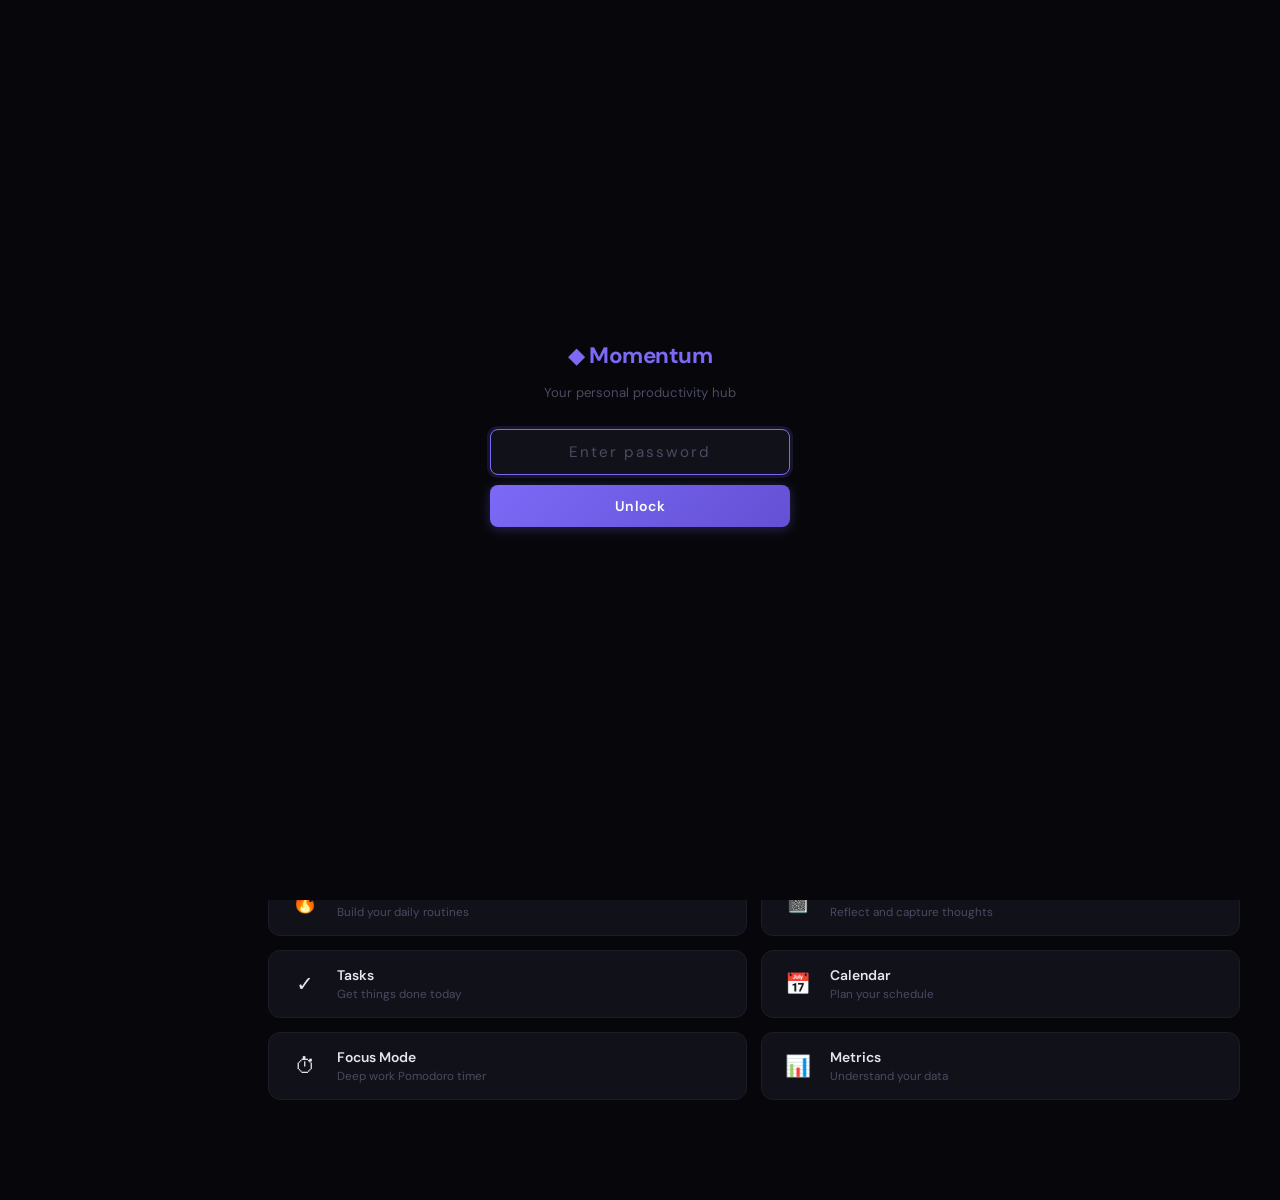
==== commit bbcd6b8d: "Add password gate to all pages - auth.js: full-screen login overlay injected before page renders,   " ====
--- a/index.html
+++ b/index.html
@@ -4,6 +4,7 @@
   <meta charset="UTF-8" />
   <meta name="viewport" content="width=device-width, initial-scale=1.0" />
   <title>Momentum — Home</title>
+  <script src="auth.js"></script>
   <link rel="stylesheet" href="style.css" />
 </head>
 <body>
--- a/style.css
+++ b/style.css
@@ -1,100 +1,148 @@
-@import url('https://fonts.googleapis.com/css2?family=DM+Sans:ital,opsz,wght@0,9..40,300;0,9..40,400;0,9..40,500;0,9..40,600;0,9..40,700;1,9..40,400&display=swap');
+@import url('https://fonts.googleapis.com/css2?family=DM+Sans:ital,opsz,wght@0,9..40,300;0,9..40,400;0,9..40,500;0,9..40,600;0,9..40,700;1,9..40,400&family=JetBrains+Mono:wght@400;600&display=swap');
 
 *, *::before, *::after { box-sizing: border-box; margin: 0; padding: 0; }
 
 :root {
-  --bg:         #0b0b0e;
-  --surface:    #13131a;
-  --card:       #18181f;
-  --card2:      #1e1e27;
-  --border:     #222229;
-  --border2:    #2a2a34;
-  --accent:     #7c6af7;
-  --accent-dim: rgba(124, 106, 247, 0.12);
-  --accent-glow:rgba(124, 106, 247, 0.08);
-  --text:       #e4e4ef;
-  --text-muted: #5f5f72;
-  --text-dim:   #8f8fa3;
-  --success:    #4ade80;
-  --danger:     #f87171;
-  --warn:       #fbbf24;
-  --radius:     10px;
-  --radius-sm:  6px;
-}
-
+  --bg:          #07070b;
+  --surface:     #0d0d14;
+  --card:        #111119;
+  --card2:       #17171f;
+  --border:      #1c1c28;
+  --border2:     #252534;
+  --accent:      #7c6af7;
+  --accent-h:    #6a58e5;
+  --accent-dim:  rgba(124,106,247,0.10);
+  --accent-glow: rgba(124,106,247,0.22);
+  --text:        #e5e5f0;
+  --text-muted:  #4a4a62;
+  --text-dim:    #7474a0;
+  --success:     #34d399;
+  --danger:      #f87171;
+  --warn:        #fbbf24;
+  --radius:      12px;
+  --radius-sm:   8px;
+  --sidebar-w:   228px;
+  --mono:        'JetBrains Mono', monospace;
+}
+
+/* ── Base ─────────────────────────────────────────────────────────── */
 body {
   background: var(--bg);
   color: var(--text);
-  font-family: 'DM Sans', sans-serif;
+  font-family: 'DM Sans', system-ui, sans-serif;
   font-size: 0.92rem;
   min-height: 100vh;
   display: flex;
-  flex-direction: column;
   -webkit-font-smoothing: antialiased;
-}
-
-/* ── Scrollbar ── */
-::-webkit-scrollbar { width: 6px; height: 6px; }
+  -moz-osx-font-smoothing: grayscale;
+}
+
+::-webkit-scrollbar { width: 5px; height: 5px; }
 ::-webkit-scrollbar-track { background: transparent; }
 ::-webkit-scrollbar-thumb { background: var(--border2); border-radius: 99px; }
 ::-webkit-scrollbar-thumb:hover { background: var(--text-muted); }
 
-/* ── Navigation ── */
+/* ════════════════════════════════════════════════════════════════════
+   SIDEBAR NAVIGATION
+════════════════════════════════════════════════════════════════════ */
 nav {
-  position: sticky;
-  top: 0;
-  z-index: 100;
-  background: rgba(11, 11, 14, 0.9);
-  backdrop-filter: blur(20px);
-  -webkit-backdrop-filter: blur(20px);
-  border-bottom: 1px solid var(--border);
+  position: fixed;
+  left: 0; top: 0;
+  width: var(--sidebar-w);
+  height: 100vh;
+  background: var(--surface);
+  border-right: 1px solid var(--border);
+  display: flex;
+  flex-direction: column;
+  padding: 0 10px 24px;
+  z-index: 200;
+  overflow-y: auto;
+}
+
+.nav-brand {
   display: flex;
   align-items: center;
-  gap: 1px;
-  height: 52px;
-  padding: 0 24px;
-  flex-wrap: wrap;
-}
-
-.nav-brand {
+  gap: 9px;
   font-weight: 700;
-  font-size: 0.9rem;
+  font-size: 0.96rem;
   color: var(--accent);
-  letter-spacing: -0.3px;
+  letter-spacing: -0.4px;
   text-decoration: none;
-  margin-right: 16px;
+  padding: 20px 10px 18px;
+  margin-bottom: 6px;
+  border-bottom: 1px solid var(--border);
   flex-shrink: 0;
 }
 
+.nav-section-label {
+  font-size: 0.58rem;
+  font-weight: 700;
+  letter-spacing: 1.4px;
+  text-transform: uppercase;
+  color: var(--text-muted);
+  padding: 14px 10px 6px;
+}
+
 .nav-link {
-  color: var(--text-muted);
+  display: flex;
+  align-items: center;
+  gap: 10px;
+  color: var(--text-dim);
   text-decoration: none;
-  font-size: 0.82rem;
+  font-size: 0.85rem;
   font-weight: 500;
-  padding: 5px 10px;
-  border-radius: 6px;
-  transition: color 0.1s, background 0.1s;
-  white-space: nowrap;
-}
-.nav-link:hover  { color: var(--text); background: var(--surface); }
-.nav-link.active { color: var(--accent); background: var(--accent-dim); }
-
-/* ── Main ── */
+  padding: 8px 10px;
+  border-radius: var(--radius-sm);
+  transition: color 0.15s, background 0.15s;
+  margin-bottom: 2px;
+  position: relative;
+}
+
+.nav-link::before {
+  font-size: 1rem;
+  width: 20px;
+  text-align: center;
+  flex-shrink: 0;
+  opacity: 0.7;
+  transition: opacity 0.15s;
+}
+.nav-link[href="index.html"]::before    { content: "⌂"; }
+.nav-link[href="habits.html"]::before   { content: "◎"; }
+.nav-link[href="journal.html"]::before  { content: "✎"; }
+.nav-link[href="tasks.html"]::before    { content: "☐"; }
+.nav-link[href="calendar.html"]::before { content: "◫"; }
+.nav-link[href="focus.html"]::before    { content: "◉"; }
+.nav-link[href="metrics.html"]::before  { content: "⊞"; }
+
+.nav-link:hover {
+  color: var(--text);
+  background: rgba(255,255,255,0.04);
+}
+.nav-link:hover::before { opacity: 1; }
+
+.nav-link.active {
+  color: var(--accent);
+  background: var(--accent-dim);
+  font-weight: 600;
+}
+.nav-link.active::before { opacity: 1; }
+
+/* ── Main content ───────────────────────────────────────────────── */
 main {
   flex: 1;
-  max-width: 1000px;
+  margin-left: var(--sidebar-w);
+  padding: 38px 40px 100px;
+  max-width: calc(1080px + var(--sidebar-w));
   width: 100%;
-  margin: 0 auto;
-  padding: 36px 22px 80px;
-}
-
-/* ── Typography ── */
-h1 { font-size: 1.8rem; font-weight: 700; letter-spacing: -0.6px; line-height: 1.15; }
-h2 { font-size: 1.05rem; font-weight: 600; letter-spacing: -0.2px; }
-h3 { font-size: 0.9rem; font-weight: 600; }
-p  { line-height: 1.6; }
-
-/* ── Card ── */
+}
+
+/* ── Typography ─────────────────────────────────────────────────── */
+h1 { font-size: 1.7rem; font-weight: 700; letter-spacing: -0.6px; line-height: 1.2; }
+h2 { font-size: 1rem; font-weight: 600; letter-spacing: -0.2px; }
+h3 { font-size: 0.88rem; font-weight: 600; }
+p  { line-height: 1.65; }
+
+/* ── Cards ──────────────────────────────────────────────────────── */
 .card {
   background: var(--card);
   border: 1px solid var(--border);
@@ -102,7 +150,7 @@
   padding: 20px;
 }
 
-/* ── Buttons ── */
+/* ── Buttons ────────────────────────────────────────────────────── */
 .btn {
   display: inline-flex;
   align-items: center;
@@ -111,27 +159,43 @@
   border-radius: var(--radius-sm);
   font-family: 'DM Sans', sans-serif;
   font-size: 0.82rem;
-  font-weight: 500;
+  font-weight: 600;
   cursor: pointer;
   border: none;
-  transition: all 0.12s;
+  transition: all 0.15s;
   text-decoration: none;
   line-height: 1;
-}
-.btn-primary { background: var(--accent); color: #fff; }
-.btn-primary:hover { background: #6a58e6; }
-.btn-ghost { background: transparent; color: var(--text-muted); border: 1px solid var(--border); }
-.btn-ghost:hover { background: var(--surface); color: var(--text); }
-.btn-sm { padding: 5px 10px; font-size: 0.76rem; }
-
-/* ── Inputs ── */
+  white-space: nowrap;
+}
+.btn-primary {
+  background: linear-gradient(135deg, var(--accent) 0%, #6350d4 100%);
+  color: #fff;
+  box-shadow: 0 2px 12px rgba(124,106,247,0.28);
+}
+.btn-primary:hover {
+  box-shadow: 0 4px 20px rgba(124,106,247,0.42);
+  transform: translateY(-1px);
+}
+.btn-primary:active { transform: translateY(0); box-shadow: 0 1px 6px rgba(124,106,247,0.2); }
+.btn-ghost {
+  background: transparent;
+  color: var(--text-dim);
+  border: 1px solid var(--border2);
+}
+.btn-ghost:hover { background: var(--card2); color: var(--text); border-color: var(--border2); }
+.btn-sm { padding: 5px 11px; font-size: 0.74rem; }
+.btn-danger { background: rgba(248,113,113,0.12); color: var(--danger); border: 1px solid rgba(248,113,113,0.2); }
+.btn-danger:hover { background: rgba(248,113,113,0.2); }
+
+/* ── Inputs ─────────────────────────────────────────────────────── */
 input[type="text"],
 input[type="date"],
+input[type="time"],
 input[type="number"],
 select,
 textarea {
   background: var(--surface);
-  border: 1px solid var(--border);
+  border: 1px solid var(--border2);
   border-radius: var(--radius-sm);
   color: var(--text);
   font-family: 'DM Sans', sans-serif;
@@ -139,25 +203,34 @@
   padding: 9px 12px;
   width: 100%;
   outline: none;
-  transition: border-color 0.12s;
-}
+  transition: border-color 0.15s, box-shadow 0.15s;
+  -webkit-appearance: none;
+}
+input::placeholder,
+textarea::placeholder { color: var(--text-muted); }
 input[type="text"]:focus,
 input[type="date"]:focus,
+input[type="time"]:focus,
 input[type="number"]:focus,
 select:focus,
-textarea:focus { border-color: var(--accent); }
-textarea { resize: vertical; min-height: 100px; line-height: 1.6; }
-
-/* ── Layout helpers ── */
-.grid-2 { display: grid; grid-template-columns: 1fr 1fr; gap: 12px; }
-.grid-3 { display: grid; grid-template-columns: 1fr 1fr 1fr; gap: 12px; }
-.grid-4 { display: grid; grid-template-columns: repeat(4, 1fr); gap: 10px; }
+textarea:focus {
+  border-color: var(--accent);
+  box-shadow: 0 0 0 3px rgba(124,106,247,0.12);
+}
+textarea { resize: vertical; min-height: 100px; line-height: 1.65; }
+select { cursor: pointer; }
+select option { background: var(--card2); }
+
+/* ── Layout helpers ─────────────────────────────────────────────── */
+.grid-2 { display: grid; grid-template-columns: 1fr 1fr; gap: 14px; }
+.grid-3 { display: grid; grid-template-columns: repeat(3,1fr); gap: 12px; }
+.grid-4 { display: grid; grid-template-columns: repeat(4,1fr); gap: 10px; }
 
 .section-header {
   display: flex;
   align-items: center;
   justify-content: space-between;
-  margin-bottom: 14px;
+  margin-bottom: 16px;
 }
 
 .mt-sm { margin-top: 6px; }
@@ -174,20 +247,20 @@
 .flex-center  { display: flex; align-items: center; gap: 8px; }
 
 .section-label {
-  font-size: 0.65rem;
-  font-weight: 600;
-  letter-spacing: 1.2px;
+  font-size: 0.63rem;
+  font-weight: 700;
+  letter-spacing: 1.3px;
   text-transform: uppercase;
   color: var(--text-muted);
-  margin-bottom: 10px;
-}
-
-/* ── Empty state ── */
-.empty { text-align: center; padding: 40px 20px; color: var(--text-muted); }
-.empty-icon { font-size: 1.8rem; margin-bottom: 10px; }
+  margin-bottom: 12px;
+}
+
+/* ── Empty state ────────────────────────────────────────────────── */
+.empty { text-align: center; padding: 48px 20px; color: var(--text-muted); }
+.empty-icon { font-size: 2.2rem; margin-bottom: 12px; opacity: 0.4; }
 .empty p { font-size: 0.84rem; }
 
-/* ── Filter tabs ── */
+/* ── Pill tabs ──────────────────────────────────────────────────── */
 .filter-tabs {
   display: flex;
   gap: 3px;
@@ -199,8 +272,8 @@
 .filter-tab {
   flex: 1;
   text-align: center;
-  padding: 5px 10px;
-  border-radius: 4px;
+  padding: 6px 10px;
+  border-radius: 6px;
   font-size: 0.76rem;
   font-weight: 500;
   cursor: pointer;
@@ -210,107 +283,142 @@
   background: none;
   font-family: 'DM Sans', sans-serif;
 }
-.filter-tab.active { background: var(--card); color: var(--text); }
-
-/* ════════════════════════════════════════
-   HOME — Productivity gauge
-════════════════════════════════════════ */
-
-.hero-date { font-size: 0.8rem; color: var(--text-muted); margin-bottom: 8px; }
+.filter-tab.active {
+  background: var(--card2);
+  color: var(--text);
+  box-shadow: 0 1px 4px rgba(0,0,0,0.35);
+}
+
+/* ════════════════════════════════════════════════════════════════════
+   HOME
+════════════════════════════════════════════════════════════════════ */
+.hero-date { font-size: 0.78rem; color: var(--text-muted); margin-bottom: 6px; letter-spacing: 0.2px; }
 
 .quote-card {
-  border-left: 3px solid var(--accent);
+  border-left: 2px solid var(--accent);
   background: var(--surface);
   border-top: 1px solid var(--border);
   border-right: 1px solid var(--border);
   border-bottom: 1px solid var(--border);
-  border-radius: var(--radius);
-  padding: 14px 18px;
+  border-radius: 0 var(--radius) var(--radius) 0;
+  padding: 13px 18px;
   margin-top: 16px;
 }
-.quote-text { font-size: 0.9rem; font-style: italic; color: var(--text-dim); line-height: 1.6; }
-.quote-author { font-size: 0.76rem; color: var(--text-muted); margin-top: 6px; }
+.quote-text   { font-size: 0.88rem; font-style: italic; color: var(--text-dim); line-height: 1.65; }
+.quote-author { font-size: 0.74rem; color: var(--text-muted); margin-top: 6px; }
 
 /* Gauge */
-.gauge-wrap { position: relative; width: 200px; height: 122px; margin: 4px auto 6px; }
+.gauge-wrap { position: relative; width: 200px; height: 122px; margin: 6px auto 8px; }
 .gauge-svg  { width: 200px; height: 122px; }
-.gauge-bg-arc { fill: none; stroke: var(--border2); stroke-width: 9; stroke-linecap: round; }
+.gauge-bg-arc {
+  fill: none; stroke: var(--border2); stroke-width: 10; stroke-linecap: round;
+}
 .gauge-fill-arc {
-  fill: none; stroke: var(--accent); stroke-width: 9; stroke-linecap: round;
+  fill: none; stroke: var(--accent); stroke-width: 10; stroke-linecap: round;
   transition: stroke-dashoffset 1.4s cubic-bezier(0.4,0,0.2,1), stroke 0.5s;
+  filter: drop-shadow(0 0 6px var(--accent-glow));
 }
 .gauge-overlay {
   position: absolute; bottom: 2px; left: 50%; transform: translateX(-50%);
   text-align: center; white-space: nowrap;
 }
-.gauge-number { font-size: 2.6rem; font-weight: 700; letter-spacing: -2px; line-height: 1; }
-.gauge-trend  { font-size: 0.68rem; color: var(--text-muted); margin-top: 2px; }
+.gauge-number {
+  font-size: 2.6rem; font-weight: 700; letter-spacing: -2px; line-height: 1;
+  font-family: var(--mono);
+}
+.gauge-trend  { font-size: 0.67rem; color: var(--text-muted); margin-top: 3px; }
 .gauge-scale  {
   display: flex; justify-content: space-between; align-items: center;
-  font-size: 0.66rem; color: var(--text-muted); padding: 0 4px; margin-top: 4px;
+  font-size: 0.64rem; color: var(--text-muted); padding: 0 6px; margin-top: 4px;
 }
 .gauge-label-center { font-size: 0.68rem; font-weight: 600; }
 
 /* Category bars */
-.cat-row { display: flex; align-items: center; gap: 8px; margin-bottom: 8px; }
+.cat-row { display: flex; align-items: center; gap: 10px; margin-bottom: 10px; }
 .cat-row:last-child { margin-bottom: 0; }
-.cat-label { font-size: 0.72rem; color: var(--text-muted); width: 44px; flex-shrink: 0; }
-.cat-bar-bg { flex: 1; height: 4px; background: var(--border2); border-radius: 99px; overflow: hidden; }
-.cat-bar-fill { height: 100%; border-radius: 99px; transition: width 0.7s ease; }
-.cat-value { font-size: 0.72rem; font-weight: 600; width: 44px; text-align: right; flex-shrink: 0; color: var(--text-dim); }
+.cat-label { font-size: 0.72rem; color: var(--text-dim); width: 46px; flex-shrink: 0; }
+.cat-bar-bg { flex: 1; height: 5px; background: var(--border2); border-radius: 99px; overflow: hidden; }
+.cat-bar-fill { height: 100%; border-radius: 99px; transition: width 0.8s ease; }
+.cat-value { font-size: 0.72rem; font-weight: 600; width: 52px; text-align: right; flex-shrink: 0; color: var(--text-dim); font-family: var(--mono); }
 
 /* 7-day chart */
-.week-chart { display: flex; align-items: flex-end; gap: 4px; height: 52px; }
+.week-chart { display: flex; align-items: flex-end; gap: 5px; height: 56px; }
 .chart-col {
   flex: 1; display: flex; flex-direction: column;
-  align-items: center; justify-content: flex-end; height: 100%; gap: 3px;
-}
-.chart-bar { width: 100%; border-radius: 3px 3px 0 0; opacity: 0.35; min-height: 2px; }
+  align-items: center; justify-content: flex-end; height: 100%; gap: 4px;
+}
+.chart-bar { width: 100%; border-radius: 4px 4px 0 0; opacity: 0.3; min-height: 2px; }
 .chart-col.today .chart-bar { opacity: 1; }
-.chart-day { font-size: 0.6rem; color: var(--text-muted); white-space: nowrap; }
-.chart-col.today .chart-day { color: var(--accent); font-weight: 600; }
-
-/* Streak metric cards (4-grid) */
-.streak-card { text-align: center; padding: 14px 12px; }
-.streak-icon  { font-size: 1.1rem; margin-bottom: 6px; }
-.streak-value { font-size: 1.8rem; font-weight: 700; letter-spacing: -1px; color: var(--accent); line-height: 1; }
-.streak-label { font-size: 0.62rem; color: var(--text-muted); margin-top: 4px; letter-spacing: 0.4px; text-transform: uppercase; }
-
-/* Old stat-card (kept for backward compat) */
-.stat-card { text-align: center; padding: 16px 12px; }
-.stat-icon  { font-size: 1.15rem; margin-bottom: 6px; }
-.stat-value { font-size: 2rem; font-weight: 700; letter-spacing: -1px; color: var(--accent); }
-.stat-label { font-size: 0.62rem; color: var(--text-muted); margin-top: 4px; letter-spacing: 0.4px; text-transform: uppercase; }
+.chart-day { font-size: 0.58rem; color: var(--text-muted); white-space: nowrap; }
+.chart-col.today .chart-day { color: var(--accent); font-weight: 700; }
+
+/* Streak cards */
+.streak-card {
+  text-align: center;
+  padding: 16px 12px;
+  position: relative;
+  overflow: hidden;
+}
+.streak-card::before {
+  content: '';
+  position: absolute;
+  top: 0; left: 0; right: 0; height: 2px;
+  background: linear-gradient(90deg, transparent, var(--accent), transparent);
+  opacity: 0.5;
+}
+.streak-icon  { font-size: 1.2rem; margin-bottom: 8px; }
+.streak-value {
+  font-size: 2rem; font-weight: 700; letter-spacing: -1px;
+  color: var(--accent); line-height: 1;
+  font-family: var(--mono);
+}
+.streak-label {
+  font-size: 0.6rem; color: var(--text-muted); margin-top: 5px;
+  letter-spacing: 0.5px; text-transform: uppercase; font-weight: 600;
+}
+
+/* Stat cards */
+.stat-card { text-align: center; padding: 18px 12px; }
+.stat-icon  { font-size: 1.2rem; margin-bottom: 8px; }
+.stat-value {
+  font-size: 2.1rem; font-weight: 700; letter-spacing: -1px;
+  color: var(--accent); font-family: var(--mono);
+}
+.stat-label {
+  font-size: 0.6rem; color: var(--text-muted); margin-top: 5px;
+  letter-spacing: 0.5px; text-transform: uppercase; font-weight: 600;
+}
 
 /* Quick links */
 .quick-link {
   display: flex; align-items: center; gap: 14px;
   text-decoration: none; color: inherit;
-  transition: border-color 0.12s, transform 0.1s;
-  padding: 14px 18px;
-}
-.quick-link:hover { border-color: var(--accent); transform: translateY(-1px); }
-.quick-icon  { font-size: 1.2rem; flex-shrink: 0; width: 34px; text-align: center; }
-.quick-title { font-weight: 600; font-size: 0.86rem; }
-.quick-sub   { font-size: 0.74rem; color: var(--text-muted); margin-top: 2px; }
-
-/* ════════════════════════════════════════
-   HABITS — Full grid view
-════════════════════════════════════════ */
-
-.habit-month-nav {
-  display: flex; align-items: center; gap: 10px; margin-top: 6px;
-}
+  transition: border-color 0.15s, transform 0.15s, background 0.15s;
+  padding: 15px 18px;
+}
+.quick-link:hover {
+  border-color: var(--accent);
+  background: linear-gradient(135deg, var(--card) 0%, var(--card2) 100%);
+  transform: translateY(-2px);
+  box-shadow: 0 8px 24px rgba(0,0,0,0.3);
+}
+.quick-icon  { font-size: 1.3rem; flex-shrink: 0; width: 36px; text-align: center; }
+.quick-title { font-weight: 600; font-size: 0.87rem; }
+.quick-sub   { font-size: 0.73rem; color: var(--text-muted); margin-top: 2px; }
+
+/* ════════════════════════════════════════════════════════════════════
+   HABITS — Grid
+════════════════════════════════════════════════════════════════════ */
+.habit-month-nav { display: flex; align-items: center; gap: 10px; margin-top: 6px; }
 .habit-month-label { font-size: 1rem; font-weight: 600; }
 .hm-nav-btn {
-  background: none; border: 1px solid var(--border); color: var(--text);
+  background: none; border: 1px solid var(--border2); color: var(--text);
   border-radius: var(--radius-sm); width: 28px; height: 28px; cursor: pointer;
   font-size: 0.9rem; display: flex; align-items: center; justify-content: center;
-  transition: background 0.12s;
-}
-.hm-nav-btn:hover { background: var(--surface); }
-
-/* Grid wrapper — horizontal scroll */
+  transition: background 0.12s, border-color 0.12s;
+}
+.hm-nav-btn:hover { background: var(--card2); border-color: var(--border2); }
+
 .habit-grid-outer {
   overflow-x: auto;
   overflow-y: visible;
@@ -318,28 +426,25 @@
   border-radius: var(--radius);
   border: 1px solid var(--border);
 }
-
 .habit-table {
   border-collapse: collapse;
-  font-size: 0.8rem;
+  font-size: 0.79rem;
   white-space: nowrap;
   width: 100%;
 }
 
-/* Sticky habit-name column */
 .ht-name-head,
 .ht-name-cell {
   position: sticky;
   left: 0;
   z-index: 2;
   background: var(--card);
-  min-width: 148px;
-  max-width: 196px;
+  min-width: 152px;
+  max-width: 200px;
   text-align: left;
 }
 .ht-name-head { z-index: 3; background: var(--surface); }
 
-/* Header rows */
 .ht-head-row th,
 .ht-wd-row th {
   background: var(--surface);
@@ -351,64 +456,45 @@
 
 .ht-name-head-inner {
   padding: 8px 12px;
-  font-size: 0.68rem;
-  font-weight: 600;
-  letter-spacing: 0.8px;
+  font-size: 0.63rem;
+  font-weight: 700;
+  letter-spacing: 1px;
   text-transform: uppercase;
   color: var(--text-muted);
 }
 
 .ht-day-head {
-  min-width: 28px;
-  width: 28px;
-  text-align: center;
-  padding: 5px 0;
-  font-size: 0.66rem;
-  font-weight: 600;
-  color: var(--text-muted);
-}
-.ht-day-head.is-today { color: var(--accent); }
-.ht-day-head.is-weekend { color: var(--text-muted); opacity: 0.6; }
+  min-width: 28px; width: 28px;
+  text-align: center; padding: 5px 0;
+  font-size: 0.63rem; font-weight: 600; color: var(--text-muted);
+}
+.ht-day-head.is-today   { color: var(--accent); }
+.ht-day-head.is-weekend { opacity: 0.5; }
 
 .ht-goal-head,
 .ht-achieved-head {
   padding: 6px 10px;
-  font-size: 0.65rem;
-  font-weight: 600;
-  color: var(--text-muted);
-  text-align: center;
-  text-transform: uppercase;
-  letter-spacing: 0.5px;
-  min-width: 54px;
-}
-
-/* Body rows */
+  font-size: 0.62rem; font-weight: 700; color: var(--text-muted);
+  text-align: center; text-transform: uppercase; letter-spacing: 0.6px;
+  min-width: 56px;
+}
+
 .ht-body-row td {
   border-right: 1px solid var(--border);
   border-bottom: 1px solid var(--border);
 }
 .ht-body-row:last-child td { border-bottom: none; }
 
-.ht-name-cell {
-  padding: 0 10px 0 12px;
-  height: 36px;
-}
+.ht-name-cell { padding: 0 10px 0 12px; height: 36px; }
 .ht-name-inner {
-  display: flex;
-  align-items: center;
-  justify-content: space-between;
-  gap: 6px;
-  height: 100%;
+  display: flex; align-items: center;
+  justify-content: space-between; gap: 6px; height: 100%;
 }
 .ht-habit-name { font-weight: 500; flex: 1; overflow: hidden; text-overflow: ellipsis; }
 .ht-streak-pill {
-  font-size: 0.62rem;
-  background: var(--accent-dim);
-  color: var(--accent);
-  border-radius: 99px;
-  padding: 1px 6px;
-  white-space: nowrap;
-  flex-shrink: 0;
+  font-size: 0.6rem; background: var(--accent-dim); color: var(--accent);
+  border-radius: 99px; padding: 1px 7px; white-space: nowrap; flex-shrink: 0;
+  font-weight: 600;
 }
 .ht-del-btn {
   background: none; border: none; color: var(--text-muted);
@@ -418,40 +504,41 @@
 .ht-body-row:hover .ht-del-btn { opacity: 1; }
 .ht-del-btn:hover { color: var(--danger); }
 
-/* Day cells */
 .ht-day-cell {
   width: 28px; min-width: 28px; height: 36px;
   text-align: center; cursor: pointer;
   transition: background 0.08s; vertical-align: middle; padding: 0;
-  font-size: 0.74rem; user-select: none;
-}
-.ht-day-cell:hover:not(.ht-future) { background: rgba(124,106,247,0.12); }
-.ht-day-cell.ht-done  { background: rgba(124,106,247,0.2); color: var(--accent); font-weight: 600; }
+  font-size: 0.72rem; user-select: none;
+}
+.ht-day-cell:hover:not(.ht-future) { background: rgba(124,106,247,0.14); }
+.ht-day-cell.ht-done {
+  background: rgba(124,106,247,0.18);
+  color: var(--accent); font-weight: 700;
+}
 .ht-day-cell.ht-today { background: rgba(124,106,247,0.06); }
 .ht-day-cell.ht-today.ht-done { background: rgba(124,106,247,0.28); }
-.ht-day-cell.ht-future { opacity: 0.2; cursor: default; pointer-events: none; }
-.ht-day-cell.ht-weekend:not(.ht-done) { background: rgba(255,255,255,0.02); }
-
-/* Goal + Achieved cells */
-.ht-goal-cell { text-align: center; padding: 4px 6px; min-width: 54px; border-left: 1px solid var(--border2) !important; }
+.ht-day-cell.ht-future { opacity: 0.15; cursor: default; pointer-events: none; }
+.ht-day-cell.ht-weekend:not(.ht-done) { background: rgba(255,255,255,0.012); }
+
+.ht-goal-cell { text-align: center; padding: 4px 6px; min-width: 56px; border-left: 1px solid var(--border2) !important; }
 .goal-input {
   width: 40px; background: transparent; border: 1px solid transparent;
-  border-radius: 4px; color: var(--text); font-family: 'DM Sans', sans-serif;
+  border-radius: 5px; color: var(--text); font-family: var(--mono);
   font-size: 0.8rem; padding: 3px 4px; text-align: center; outline: none;
   transition: border-color 0.12s, background 0.12s;
 }
 .goal-input:hover  { border-color: var(--border2); background: var(--surface); }
-.goal-input:focus  { border-color: var(--accent); background: var(--surface); }
+.goal-input:focus  { border-color: var(--accent); background: var(--surface); box-shadow: 0 0 0 2px rgba(124,106,247,0.1); }
 
 .ht-achieved-cell {
   text-align: center; padding: 4px 8px;
-  font-weight: 700; font-size: 0.88rem; min-width: 54px;
-}
-.ach-green  { background: rgba(74,222,128,0.1);  color: var(--success); }
+  font-weight: 700; font-size: 0.88rem; min-width: 56px;
+  font-family: var(--mono);
+}
+.ach-green  { background: rgba(52,211,153,0.1);  color: var(--success); }
 .ach-yellow { background: rgba(251,191,36,0.1);  color: var(--warn); }
 .ach-red    { background: rgba(248,113,113,0.1); color: var(--danger); }
 
-/* Add habit row */
 .ht-add-row td {
   padding: 10px 12px;
   border-top: 1px solid var(--border2) !important;
@@ -467,11 +554,10 @@
 .ht-add-form input[type="text"]   { flex: 1; min-width: 140px; max-width: 260px; }
 .ht-add-form input[type="number"] { width: 70px; }
 
-/* Habit notes section */
 .note-item { padding: 12px 0; border-bottom: 1px solid var(--border); }
 .note-item:last-child { border-bottom: none; }
 .note-header { display: flex; align-items: center; justify-content: space-between; margin-bottom: 5px; }
-.note-date { font-size: 0.72rem; color: var(--text-muted); font-weight: 500; }
+.note-date { font-size: 0.71rem; color: var(--text-muted); font-weight: 500; }
 .note-del {
   background: none; border: none; color: var(--text-muted);
   cursor: pointer; font-size: 0.9rem; padding: 2px 5px; border-radius: 4px;
@@ -479,28 +565,30 @@
 }
 .note-item:hover .note-del { opacity: 1; }
 .note-del:hover { color: var(--danger); }
-.note-text { font-size: 0.84rem; color: var(--text-dim); line-height: 1.55; white-space: pre-wrap; }
-
-/* ════════════════════════════════════════
+.note-text { font-size: 0.84rem; color: var(--text-dim); line-height: 1.58; white-space: pre-wrap; }
+
+/* ════════════════════════════════════════════════════════════════════
    TASKS
-════════════════════════════════════════ */
+════════════════════════════════════════════════════════════════════ */
 .task-form { display: flex; gap: 8px; }
 .task-form input { flex: 1; }
 
 .task-item {
   display: flex; align-items: flex-start; gap: 10px;
   padding: 10px 0; border-bottom: 1px solid var(--border);
+  transition: background 0.1s;
 }
 .task-item:last-child { border-bottom: none; }
+.task-item:hover { background: rgba(255,255,255,0.012); margin: 0 -12px; padding: 10px 12px; border-radius: 6px; }
 
 .task-check {
-  width: 20px; height: 20px; border-radius: 5px;
-  border: 2px solid var(--border2); cursor: pointer; flex-shrink: 0;
+  width: 19px; height: 19px; border-radius: 5px;
+  border: 1.5px solid var(--border2); cursor: pointer; flex-shrink: 0;
   display: flex; align-items: center; justify-content: center;
-  transition: all 0.12s; background: transparent; color: transparent;
-  font-size: 0.7rem; margin-top: 1px;
-}
-.task-check:hover { border-color: var(--success); }
+  transition: all 0.15s; background: transparent; color: transparent;
+  font-size: 0.68rem; margin-top: 1px;
+}
+.task-check:hover { border-color: var(--success); background: rgba(52,211,153,0.08); }
 .task-check.done  { background: var(--success); border-color: var(--success); color: white; }
 
 .task-text { flex: 1; font-size: 0.87rem; line-height: 1.4; word-break: break-word; }
@@ -514,28 +602,76 @@
 .task-item:hover .task-delete { opacity: 1; }
 .task-delete:hover { color: var(--danger); background: rgba(248,113,113,0.1); }
 
-/* Task streak banner */
+.task-tabs { display: flex; gap: 4px; margin-bottom: 16px; }
+.task-tab {
+  padding: 6px 14px; border-radius: 99px; font-size: 0.78rem; font-weight: 600;
+  cursor: pointer; border: 1px solid var(--border); background: transparent;
+  color: var(--text-muted); font-family: 'DM Sans', sans-serif; transition: all 0.12s;
+}
+.task-tab.active { background: var(--accent); border-color: var(--accent); color: #fff; box-shadow: 0 2px 8px rgba(124,106,247,0.25); }
+.task-tab:not(.active):hover { background: var(--card2); color: var(--text); }
+
+.group-tabs { display: flex; gap: 4px; flex-wrap: wrap; margin-bottom: 12px; }
+.group-tab {
+  padding: 4px 12px; border-radius: 99px; font-size: 0.74rem; font-weight: 500;
+  cursor: pointer; border: 1px solid var(--border); background: transparent;
+  color: var(--text-muted); font-family: 'DM Sans', sans-serif; transition: all 0.12s;
+}
+.group-tab.active { background: var(--card2); color: var(--text); border-color: var(--border2); }
+.group-tab:hover  { background: var(--card2); color: var(--text); }
+
+.group-tag {
+  display: inline-block; font-size: 0.65rem; padding: 1px 7px; border-radius: 99px;
+  background: var(--accent-dim); color: var(--accent); margin-right: 4px; font-weight: 600;
+}
+.task-meta { font-size: 0.71rem; color: var(--text-muted); margin-top: 3px; }
+.task-meta .overdue  { color: var(--danger); }
+.task-meta .due-soon { color: var(--warn); }
+
+.add-task-form { display: flex; flex-direction: column; gap: 8px; }
+.add-task-row  { display: flex; gap: 8px; flex-wrap: wrap; }
+.add-task-row input[type="text"] { flex: 1; min-width: 160px; }
+.add-task-row select             { width: 130px; }
+.add-task-row input[type="date"],
+.add-task-row input[type="time"] { width: 130px; }
+
+.section-divider {
+  font-size: 0.62rem; font-weight: 700; letter-spacing: 1px; text-transform: uppercase;
+  color: var(--text-muted); padding: 12px 0 6px; border-top: 1px solid var(--border);
+  margin-top: 4px;
+}
+.section-divider:first-child { border-top: none; padding-top: 0; }
+
+.overdue-badge {
+  display: inline-block; font-size: 0.62rem; padding: 1px 6px; border-radius: 99px;
+  background: rgba(248,113,113,0.12); color: var(--danger); margin-left: 6px; font-weight: 600;
+}
+
 .streak-banner {
   display: flex; align-items: center; justify-content: space-between;
-  background: var(--accent-dim); border: 1px solid rgba(124,106,247,0.2);
+  background: var(--accent-dim); border: 1px solid rgba(124,106,247,0.18);
   border-radius: var(--radius-sm); padding: 8px 14px; margin-bottom: 12px;
   font-size: 0.8rem;
 }
-.streak-banner-val { font-weight: 700; color: var(--accent); font-size: 1rem; }
-
-/* ════════════════════════════════════════
+.streak-banner-val { font-weight: 700; color: var(--accent); font-size: 1rem; font-family: var(--mono); }
+
+/* ════════════════════════════════════════════════════════════════════
    JOURNAL
-════════════════════════════════════════ */
+════════════════════════════════════════════════════════════════════ */
 .journal-compose { display: flex; flex-direction: column; gap: 8px; }
 
-.journal-entry { padding: 14px 0; border-bottom: 1px solid var(--border); cursor: pointer; }
+.journal-entry {
+  padding: 14px 0; border-bottom: 1px solid var(--border); cursor: pointer;
+  transition: padding 0.15s;
+}
 .journal-entry:last-child { border-bottom: none; }
+.journal-entry:hover { padding: 14px 8px; margin: 0 -8px; background: rgba(255,255,255,0.015); border-radius: 6px; }
 .journal-entry-date {
-  font-size: 0.72rem; color: var(--text-muted); margin-bottom: 5px;
-  font-weight: 500; letter-spacing: 0.2px;
+  font-size: 0.7rem; color: var(--text-muted); margin-bottom: 5px;
+  font-weight: 600; letter-spacing: 0.3px;
 }
 .journal-entry-preview {
-  font-size: 0.84rem; color: var(--text-dim); line-height: 1.5;
+  font-size: 0.84rem; color: var(--text-dim); line-height: 1.55;
   display: -webkit-box; -webkit-line-clamp: 2; -webkit-box-orient: vertical;
   overflow: hidden; white-space: pre-wrap;
 }
@@ -543,89 +679,81 @@
 .journal-entry-actions { display: none; margin-top: 8px; gap: 6px; }
 .journal-entry.open .journal-entry-actions { display: flex; }
 
-/* ════════════════════════════════════════
+/* ════════════════════════════════════════════════════════════════════
    CALENDAR
-════════════════════════════════════════ */
+════════════════════════════════════════════════════════════════════ */
 .cal-nav { display: flex; align-items: center; justify-content: space-between; margin-bottom: 14px; }
 .cal-nav-btn {
-  background: none; border: 1px solid var(--border); color: var(--text);
+  background: none; border: 1px solid var(--border2); color: var(--text-dim);
   border-radius: var(--radius-sm); width: 32px; height: 32px; cursor: pointer;
   font-size: 1rem; display: flex; align-items: center; justify-content: center;
-  transition: background 0.12s;
-}
-.cal-nav-btn:hover { background: var(--surface); }
+  transition: all 0.12s;
+}
+.cal-nav-btn:hover { background: var(--card2); color: var(--text); border-color: var(--border2); }
 
 .cal-grid {
-  display: grid; grid-template-columns: repeat(7, 1fr);
+  display: grid; grid-template-columns: repeat(7,1fr);
   border: 1px solid var(--border); border-radius: var(--radius); overflow: hidden;
 }
 .cal-weekday {
   background: var(--surface); padding: 8px 4px; text-align: center;
-  font-size: 0.66rem; font-weight: 600; color: var(--text-muted);
-  text-transform: uppercase; letter-spacing: 0.5px; border-bottom: 1px solid var(--border);
+  font-size: 0.63rem; font-weight: 700; color: var(--text-muted);
+  text-transform: uppercase; letter-spacing: 0.6px;
+  border-bottom: 1px solid var(--border);
 }
 .cal-day {
-  background: var(--card); padding: 7px 5px; min-height: 72px; cursor: pointer;
+  background: var(--card); padding: 7px 6px; min-height: 74px; cursor: pointer;
   border-right: 1px solid var(--border); border-bottom: 1px solid var(--border);
   transition: background 0.1s;
 }
 .cal-day:nth-child(7n) { border-right: none; }
-.cal-day:hover { background: var(--surface); }
-.cal-day.other-month { opacity: 0.22; cursor: default; pointer-events: none; }
-.cal-day.today    { background: rgba(124,106,247,0.07); }
-.cal-day.selected { background: rgba(124,106,247,0.15); }
-.cal-day-num { font-size: 0.76rem; font-weight: 600; margin-bottom: 3px; }
+.cal-day:hover:not(.other-month) { background: var(--card2); }
+.cal-day.other-month { opacity: 0.18; cursor: default; pointer-events: none; }
+.cal-day.today   { background: rgba(124,106,247,0.07); }
+.cal-day.selected{ background: rgba(124,106,247,0.14); outline: 1px solid rgba(124,106,247,0.3); outline-offset: -1px; }
+.cal-day-num { font-size: 0.76rem; font-weight: 600; margin-bottom: 3px; font-family: var(--mono); }
 .cal-day.today .cal-day-num { color: var(--accent); }
 .cal-event-dot {
-  font-size: 0.63rem; color: var(--accent); background: var(--accent-dim);
-  border-radius: 3px; padding: 1px 4px; margin-top: 2px;
+  font-size: 0.6rem; color: var(--accent); background: var(--accent-dim);
+  border-radius: 4px; padding: 1px 5px; margin-top: 2px;
   overflow: hidden; white-space: nowrap; text-overflow: ellipsis; max-width: 100%;
 }
-.cal-detail { margin-top: 16px; }
-.cal-event-item {
-  display: flex; align-items: center; gap: 8px;
-  padding: 9px 0; border-bottom: 1px solid var(--border); font-size: 0.84rem;
-}
-.cal-event-item:last-child { border-bottom: none; }
-.cal-event-item span { flex: 1; }
-.cal-event-del {
-  background: none; border: none; color: var(--text-muted);
-  cursor: pointer; padding: 3px 5px; border-radius: 3px; line-height: 1;
-  font-size: 1rem; transition: color 0.12s;
-}
-.cal-event-del:hover { color: var(--danger); }
-.cal-add-form { display: flex; gap: 8px; margin-top: 10px; }
-.cal-add-form input { flex: 1; }
-
-/* ════════════════════════════════════════
-   FOCUS
-════════════════════════════════════════ */
-.focus-wrap { display: flex; flex-direction: column; align-items: center; padding: 12px 0 28px; }
-
-.timer-ring-wrap { position: relative; width: 220px; height: 220px; margin-bottom: 24px; }
+.cal-event-time-dot { color: var(--accent); font-weight: 700; }
+
+/* ════════════════════════════════════════════════════════════════════
+   FOCUS TIMER
+════════════════════════════════════════════════════════════════════ */
+.focus-wrap { display: flex; flex-direction: column; align-items: center; padding: 16px 0 32px; }
+
+.timer-ring-wrap { position: relative; width: 220px; height: 220px; margin-bottom: 28px; }
 .timer-ring-svg  { width: 220px; height: 220px; transform: rotate(-90deg); }
 .ring-bg   { fill: none; stroke: var(--border2); stroke-width: 6; }
 .ring-fill {
   fill: none; stroke: var(--accent); stroke-width: 6; stroke-linecap: round;
   transition: stroke-dashoffset 0.9s linear, stroke 0.4s;
-}
-.ring-fill.break { stroke: var(--success); }
+  filter: drop-shadow(0 0 8px var(--accent-glow));
+}
+.ring-fill.break { stroke: var(--success); filter: drop-shadow(0 0 8px rgba(52,211,153,0.3)); }
+
 .timer-center {
   position: absolute; inset: 0;
   display: flex; flex-direction: column; align-items: center; justify-content: center;
 }
 .timer-digits {
-  font-size: 3rem; font-weight: 700; letter-spacing: -2px;
-  font-variant-numeric: tabular-nums; line-height: 1;
+  font-size: 3rem; font-weight: 600; letter-spacing: -2px;
+  font-family: var(--mono); line-height: 1;
 }
 .timer-mode-label {
-  font-size: 0.66rem; letter-spacing: 2px; text-transform: uppercase;
-  color: var(--text-muted); margin-top: 6px;
-}
-.focus-controls { display: flex; gap: 10px; margin-bottom: 24px; }
-.pomodoro-dots  { display: flex; gap: 7px; margin-bottom: 28px; }
-.pom-dot { width: 9px; height: 9px; border-radius: 50%; background: var(--border2); transition: background 0.3s; }
-.pom-dot.done { background: var(--accent); }
+  font-size: 0.64rem; letter-spacing: 2.5px; text-transform: uppercase;
+  color: var(--text-muted); margin-top: 8px;
+}
+.focus-controls { display: flex; gap: 10px; margin-bottom: 26px; }
+.pomodoro-dots  { display: flex; gap: 8px; margin-bottom: 30px; }
+.pom-dot {
+  width: 9px; height: 9px; border-radius: 50%;
+  background: var(--border2); transition: background 0.3s, box-shadow 0.3s;
+}
+.pom-dot.done { background: var(--accent); box-shadow: 0 0 6px var(--accent-glow); }
 .focus-sessions { width: 100%; max-width: 480px; }
 .session-item {
   display: flex; align-items: center; justify-content: space-between;
@@ -634,23 +762,67 @@
 }
 .session-item:last-child { border-bottom: none; }
 
-/* Focus stats mini-grid */
-.focus-stat-grid { display: grid; grid-template-columns: repeat(3, 1fr); gap: 8px; margin-bottom: 20px; }
+.focus-stat-grid { display: grid; grid-template-columns: repeat(3,1fr); gap: 10px; margin-bottom: 22px; }
 .focus-stat {
   background: var(--surface); border: 1px solid var(--border);
-  border-radius: var(--radius-sm); padding: 12px 8px; text-align: center;
-}
-.focus-stat-value { font-size: 1.4rem; font-weight: 700; color: var(--accent); letter-spacing: -0.5px; }
-.focus-stat-label { font-size: 0.6rem; color: var(--text-muted); margin-top: 3px; text-transform: uppercase; letter-spacing: 0.4px; }
-
-/* ── Responsive ── */
-@media (max-width: 640px) {
-  nav { padding: 0 12px; }
-  .nav-brand { margin-right: 8px; font-size: 0.82rem; }
-  .nav-link { padding: 4px 6px; font-size: 0.72rem; }
-  main { padding: 22px 14px 60px; }
-  h1 { font-size: 1.5rem; }
-  .grid-2, .grid-3, .grid-4 { grid-template-columns: 1fr; }
+  border-radius: var(--radius-sm); padding: 14px 8px; text-align: center;
+}
+.focus-stat-value {
+  font-size: 1.5rem; font-weight: 700; color: var(--accent);
+  letter-spacing: -0.5px; font-family: var(--mono);
+}
+.focus-stat-label {
+  font-size: 0.59rem; color: var(--text-muted); margin-top: 4px;
+  text-transform: uppercase; letter-spacing: 0.5px; font-weight: 600;
+}
+
+/* ════════════════════════════════════════════════════════════════════
+   RESPONSIVE — Mobile bottom tab bar
+════════════════════════════════════════════════════════════════════ */
+@media (max-width: 768px) {
+  nav {
+    top: auto; bottom: 0; left: 0; right: 0;
+    width: 100%; height: 62px;
+    flex-direction: row;
+    padding: 0;
+    border-right: none;
+    border-top: 1px solid var(--border);
+    overflow: hidden;
+    align-items: stretch;
+    gap: 0;
+  }
+  .nav-brand { display: none; }
+  .nav-section-label { display: none; }
+
+  .nav-link {
+    flex: 1;
+    flex-direction: column;
+    padding: 8px 4px 6px;
+    gap: 3px;
+    font-size: 0.58rem;
+    text-align: center;
+    justify-content: center;
+    border-radius: 0;
+    margin-bottom: 0;
+    letter-spacing: 0.2px;
+  }
+  .nav-link::before { width: auto; font-size: 1.1rem; }
+  .nav-link.active {
+    border-top: 2px solid var(--accent);
+    background: rgba(124,106,247,0.06);
+  }
+
+  main {
+    margin-left: 0;
+    padding: 20px 16px 80px;
+  }
+  h1 { font-size: 1.45rem; }
+  .grid-2, .grid-3, .grid-4 { grid-template-columns: 1fr 1fr; }
+  .grid-4 { grid-template-columns: repeat(2, 1fr); }
   .timer-digits { font-size: 2.6rem; }
   .gauge-number { font-size: 2.2rem; }
 }
+
+@media (max-width: 480px) {
+  .grid-2, .grid-3 { grid-template-columns: 1fr; }
+}
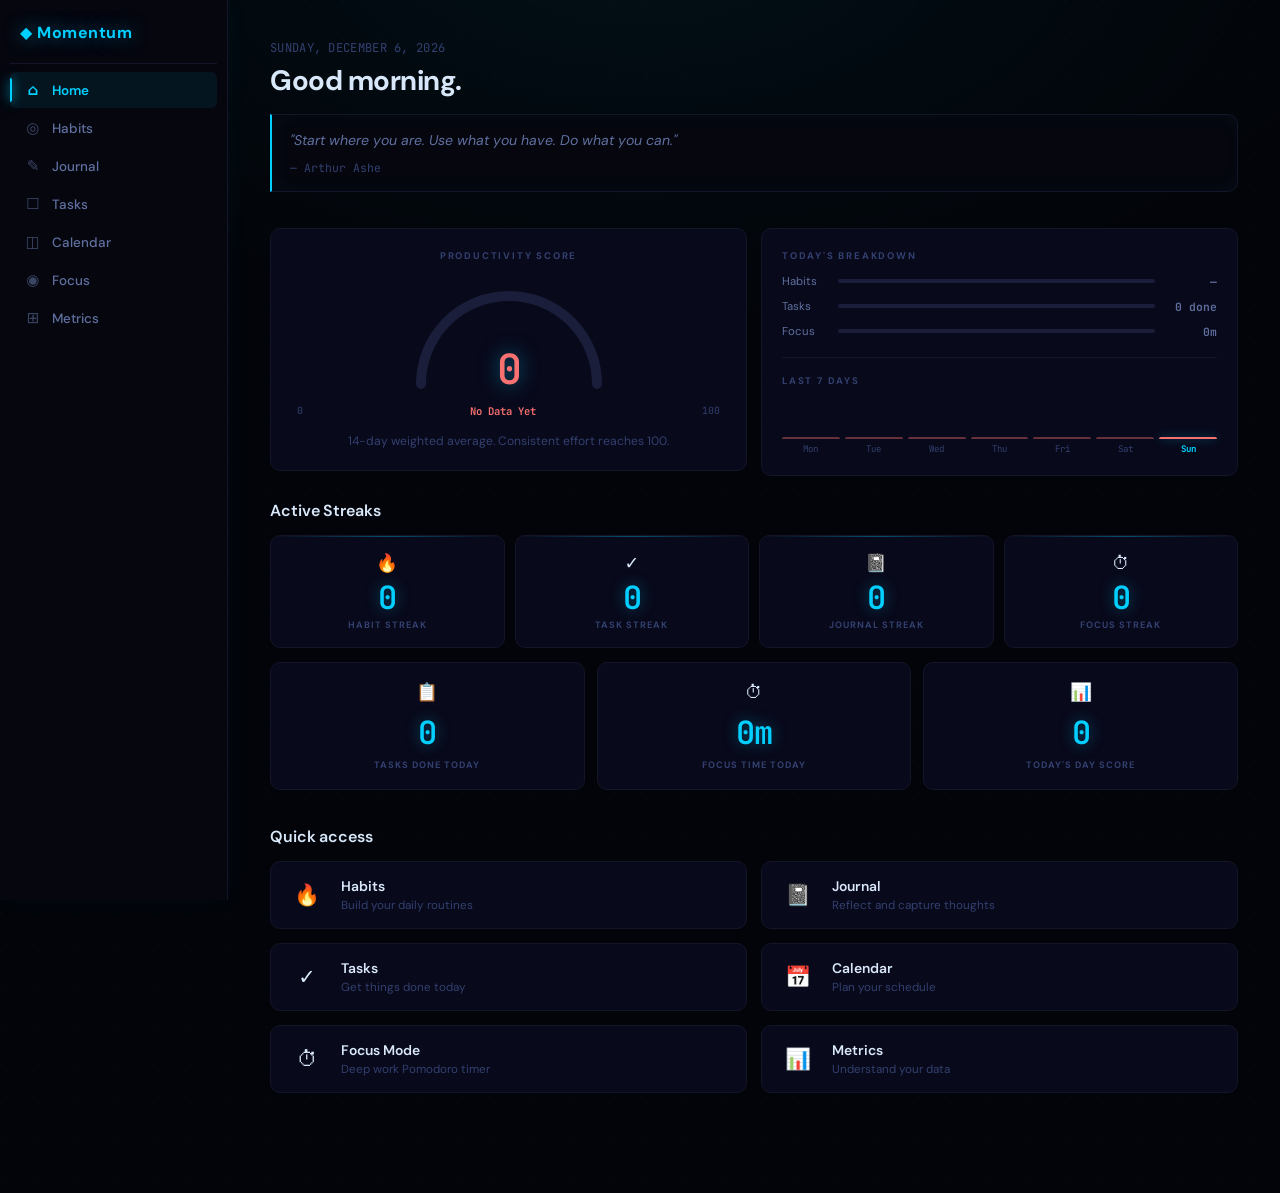
==== commit 091f38fd: "Futuristic redesign + remove password gate - Remove auth.js and all references (password feature dro" ====
--- a/index.html
+++ b/index.html
@@ -4,7 +4,7 @@
   <meta charset="UTF-8" />
   <meta name="viewport" content="width=device-width, initial-scale=1.0" />
   <title>Momentum — Home</title>
-  <script src="auth.js"></script>
+
   <link rel="stylesheet" href="style.css" />
 </head>
 <body>
--- a/style.css
+++ b/style.css
@@ -1,49 +1,53 @@
-@import url('https://fonts.googleapis.com/css2?family=DM+Sans:ital,opsz,wght@0,9..40,300;0,9..40,400;0,9..40,500;0,9..40,600;0,9..40,700;1,9..40,400&family=JetBrains+Mono:wght@400;600&display=swap');
+@import url('https://fonts.googleapis.com/css2?family=DM+Sans:ital,opsz,wght@0,9..40,300;0,9..40,400;0,9..40,500;0,9..40,600;0,9..40,700;1,9..40,400&family=JetBrains+Mono:wght@400;500;600&display=swap');
 
 *, *::before, *::after { box-sizing: border-box; margin: 0; padding: 0; }
 
 :root {
-  --bg:          #07070b;
-  --surface:     #0d0d14;
-  --card:        #111119;
-  --card2:       #17171f;
-  --border:      #1c1c28;
-  --border2:     #252534;
-  --accent:      #7c6af7;
-  --accent-h:    #6a58e5;
-  --accent-dim:  rgba(124,106,247,0.10);
-  --accent-glow: rgba(124,106,247,0.22);
-  --text:        #e5e5f0;
-  --text-muted:  #4a4a62;
-  --text-dim:    #7474a0;
-  --success:     #34d399;
-  --danger:      #f87171;
-  --warn:        #fbbf24;
-  --radius:      12px;
-  --radius-sm:   8px;
+  --bg:          #020409;
+  --surface:     #05060e;
+  --card:        #08091a;
+  --card2:       #0c0d22;
+  --border:      #131528;
+  --border2:     #1b1e3a;
+  --accent:      #00cfff;
+  --accent-h:    #00a8d6;
+  --accent-dim:  rgba(0, 207, 255, 0.07);
+  --accent-glow: rgba(0, 207, 255, 0.22);
+  --accent2:     #7c5cfc;
+  --text:        #d8e8fa;
+  --text-muted:  #334070;
+  --text-dim:    #6070a0;
+  --success:     #00e5a0;
+  --danger:      #ff3d6b;
+  --warn:        #ffb020;
+  --radius:      10px;
+  --radius-sm:   6px;
   --sidebar-w:   228px;
   --mono:        'JetBrains Mono', monospace;
 }
 
 /* ── Base ─────────────────────────────────────────────────────────── */
 body {
-  background: var(--bg);
+  background-color: var(--bg);
+  background-image:
+    radial-gradient(ellipse 90% 50% at 50% -5%, rgba(0,207,255,0.055) 0%, transparent 65%),
+    radial-gradient(circle at 1px 1px, rgba(0,207,255,0.022) 1px, transparent 0);
+  background-size: auto, 38px 38px;
   color: var(--text);
   font-family: 'DM Sans', system-ui, sans-serif;
   font-size: 0.92rem;
   min-height: 100vh;
   display: flex;
   -webkit-font-smoothing: antialiased;
-  -moz-osx-font-smoothing: grayscale;
-}
-
-::-webkit-scrollbar { width: 5px; height: 5px; }
+}
+
+::-webkit-scrollbar { width: 4px; height: 4px; }
 ::-webkit-scrollbar-track { background: transparent; }
 ::-webkit-scrollbar-thumb { background: var(--border2); border-radius: 99px; }
 ::-webkit-scrollbar-thumb:hover { background: var(--text-muted); }
 
 /* ════════════════════════════════════════════════════════════════════
-   SIDEBAR NAVIGATION
+   SIDEBAR NAV
 ════════════════════════════════════════════════════════════════════ */
 nav {
   position: fixed;
@@ -52,9 +56,10 @@
   height: 100vh;
   background: var(--surface);
   border-right: 1px solid var(--border);
+  box-shadow: 1px 0 24px rgba(0,207,255,0.04);
   display: flex;
   flex-direction: column;
-  padding: 0 10px 24px;
+  padding: 0 10px 28px;
   z-index: 200;
   overflow-y: auto;
 }
@@ -62,25 +67,26 @@
 .nav-brand {
   display: flex;
   align-items: center;
-  gap: 9px;
+  gap: 10px;
   font-weight: 700;
-  font-size: 0.96rem;
+  font-size: 1rem;
   color: var(--accent);
-  letter-spacing: -0.4px;
+  letter-spacing: 0.5px;
   text-decoration: none;
-  padding: 20px 10px 18px;
-  margin-bottom: 6px;
+  padding: 22px 10px 20px;
+  margin-bottom: 8px;
   border-bottom: 1px solid var(--border);
   flex-shrink: 0;
+  text-shadow: 0 0 18px rgba(0,207,255,0.5);
 }
 
 .nav-section-label {
-  font-size: 0.58rem;
+  font-size: 0.56rem;
   font-weight: 700;
-  letter-spacing: 1.4px;
+  letter-spacing: 1.8px;
   text-transform: uppercase;
   color: var(--text-muted);
-  padding: 14px 10px 6px;
+  padding: 16px 10px 6px;
 }
 
 .nav-link {
@@ -89,9 +95,9 @@
   gap: 10px;
   color: var(--text-dim);
   text-decoration: none;
-  font-size: 0.85rem;
+  font-size: 0.84rem;
   font-weight: 500;
-  padding: 8px 10px;
+  padding: 8px 10px 8px 14px;
   border-radius: var(--radius-sm);
   transition: color 0.15s, background 0.15s;
   margin-bottom: 2px;
@@ -99,13 +105,14 @@
 }
 
 .nav-link::before {
-  font-size: 1rem;
-  width: 20px;
+  font-size: 0.95rem;
+  width: 18px;
   text-align: center;
   flex-shrink: 0;
-  opacity: 0.7;
   transition: opacity 0.15s;
-}
+  opacity: 0.6;
+}
+
 .nav-link[href="index.html"]::before    { content: "⌂"; }
 .nav-link[href="habits.html"]::before   { content: "◎"; }
 .nav-link[href="journal.html"]::before  { content: "✎"; }
@@ -114,10 +121,7 @@
 .nav-link[href="focus.html"]::before    { content: "◉"; }
 .nav-link[href="metrics.html"]::before  { content: "⊞"; }
 
-.nav-link:hover {
-  color: var(--text);
-  background: rgba(255,255,255,0.04);
-}
+.nav-link:hover { color: var(--text); background: rgba(0,207,255,0.05); }
 .nav-link:hover::before { opacity: 1; }
 
 .nav-link.active {
@@ -127,20 +131,37 @@
 }
 .nav-link.active::before { opacity: 1; }
 
-/* ── Main content ───────────────────────────────────────────────── */
+/* Glowing left indicator on active */
+.nav-link.active::after {
+  content: '';
+  position: absolute;
+  left: 0; top: 18%; bottom: 18%;
+  width: 2px;
+  background: var(--accent);
+  border-radius: 0 2px 2px 0;
+  box-shadow: 0 0 10px var(--accent), 0 0 20px rgba(0,207,255,0.4);
+}
+
+/* ── Main ───────────────────────────────────────────────────────── */
 main {
   flex: 1;
   margin-left: var(--sidebar-w);
-  padding: 38px 40px 100px;
+  padding: 38px 42px 100px;
   max-width: calc(1080px + var(--sidebar-w));
   width: 100%;
 }
 
 /* ── Typography ─────────────────────────────────────────────────── */
-h1 { font-size: 1.7rem; font-weight: 700; letter-spacing: -0.6px; line-height: 1.2; }
-h2 { font-size: 1rem; font-weight: 600; letter-spacing: -0.2px; }
+h1 {
+  font-size: 1.75rem; font-weight: 700;
+  letter-spacing: -0.5px; line-height: 1.2;
+  background: linear-gradient(135deg, var(--text) 40%, var(--accent) 140%);
+  -webkit-background-clip: text; -webkit-text-fill-color: transparent;
+  background-clip: text;
+}
+h2 { font-size: 1rem; font-weight: 600; letter-spacing: -0.1px; color: var(--text); }
 h3 { font-size: 0.88rem; font-weight: 600; }
-p  { line-height: 1.65; }
+p  { line-height: 1.65; color: var(--text-dim); }
 
 /* ── Cards ──────────────────────────────────────────────────────── */
 .card {
@@ -148,6 +169,12 @@
   border: 1px solid var(--border);
   border-radius: var(--radius);
   padding: 20px;
+  position: relative;
+  transition: border-color 0.2s, box-shadow 0.2s;
+}
+.card:hover {
+  border-color: rgba(0,207,255,0.18);
+  box-shadow: 0 0 32px rgba(0,207,255,0.04), 0 8px 30px rgba(0,0,0,0.4);
 }
 
 /* ── Buttons ────────────────────────────────────────────────────── */
@@ -165,27 +192,37 @@
   transition: all 0.15s;
   text-decoration: none;
   line-height: 1;
+  letter-spacing: 0.2px;
   white-space: nowrap;
 }
 .btn-primary {
-  background: linear-gradient(135deg, var(--accent) 0%, #6350d4 100%);
-  color: #fff;
-  box-shadow: 0 2px 12px rgba(124,106,247,0.28);
+  background: var(--accent);
+  color: #001a22;
+  box-shadow: 0 0 18px rgba(0,207,255,0.35), 0 2px 8px rgba(0,0,0,0.4);
 }
 .btn-primary:hover {
-  box-shadow: 0 4px 20px rgba(124,106,247,0.42);
+  background: #10d8ff;
+  box-shadow: 0 0 28px rgba(0,207,255,0.55), 0 4px 16px rgba(0,0,0,0.4);
   transform: translateY(-1px);
 }
-.btn-primary:active { transform: translateY(0); box-shadow: 0 1px 6px rgba(124,106,247,0.2); }
+.btn-primary:active { transform: translateY(0); box-shadow: 0 0 12px rgba(0,207,255,0.3); }
+
 .btn-ghost {
   background: transparent;
   color: var(--text-dim);
   border: 1px solid var(--border2);
 }
-.btn-ghost:hover { background: var(--card2); color: var(--text); border-color: var(--border2); }
+.btn-ghost:hover {
+  background: rgba(0,207,255,0.06);
+  color: var(--accent);
+  border-color: rgba(0,207,255,0.3);
+}
 .btn-sm { padding: 5px 11px; font-size: 0.74rem; }
-.btn-danger { background: rgba(248,113,113,0.12); color: var(--danger); border: 1px solid rgba(248,113,113,0.2); }
-.btn-danger:hover { background: rgba(248,113,113,0.2); }
+.btn-danger {
+  background: rgba(255,61,107,0.1); color: var(--danger);
+  border: 1px solid rgba(255,61,107,0.2);
+}
+.btn-danger:hover { background: rgba(255,61,107,0.2); }
 
 /* ── Inputs ─────────────────────────────────────────────────────── */
 input[type="text"],
@@ -206,8 +243,7 @@
   transition: border-color 0.15s, box-shadow 0.15s;
   -webkit-appearance: none;
 }
-input::placeholder,
-textarea::placeholder { color: var(--text-muted); }
+input::placeholder, textarea::placeholder { color: var(--text-muted); }
 input[type="text"]:focus,
 input[type="date"]:focus,
 input[type="time"]:focus,
@@ -215,7 +251,7 @@
 select:focus,
 textarea:focus {
   border-color: var(--accent);
-  box-shadow: 0 0 0 3px rgba(124,106,247,0.12);
+  box-shadow: 0 0 0 3px rgba(0,207,255,0.1), 0 0 12px rgba(0,207,255,0.08);
 }
 textarea { resize: vertical; min-height: 100px; line-height: 1.65; }
 select { cursor: pointer; }
@@ -227,10 +263,8 @@
 .grid-4 { display: grid; grid-template-columns: repeat(4,1fr); gap: 10px; }
 
 .section-header {
-  display: flex;
-  align-items: center;
-  justify-content: space-between;
-  margin-bottom: 16px;
+  display: flex; align-items: center;
+  justify-content: space-between; margin-bottom: 18px;
 }
 
 .mt-sm { margin-top: 6px; }
@@ -247,52 +281,50 @@
 .flex-center  { display: flex; align-items: center; gap: 8px; }
 
 .section-label {
-  font-size: 0.63rem;
+  font-size: 0.6rem;
   font-weight: 700;
-  letter-spacing: 1.3px;
+  letter-spacing: 1.8px;
   text-transform: uppercase;
   color: var(--text-muted);
   margin-bottom: 12px;
 }
 
 /* ── Empty state ────────────────────────────────────────────────── */
-.empty { text-align: center; padding: 48px 20px; color: var(--text-muted); }
-.empty-icon { font-size: 2.2rem; margin-bottom: 12px; opacity: 0.4; }
+.empty { text-align: center; padding: 52px 20px; color: var(--text-muted); }
+.empty-icon { font-size: 2rem; margin-bottom: 14px; opacity: 0.3; }
 .empty p { font-size: 0.84rem; }
 
-/* ── Pill tabs ──────────────────────────────────────────────────── */
+/* ── Pill / filter tabs ─────────────────────────────────────────── */
 .filter-tabs {
-  display: flex;
-  gap: 3px;
+  display: flex; gap: 3px;
   background: var(--surface);
   border: 1px solid var(--border);
   border-radius: var(--radius-sm);
   padding: 3px;
 }
 .filter-tab {
-  flex: 1;
-  text-align: center;
-  padding: 6px 10px;
-  border-radius: 6px;
-  font-size: 0.76rem;
-  font-weight: 500;
-  cursor: pointer;
-  color: var(--text-muted);
-  transition: all 0.12s;
-  border: none;
-  background: none;
-  font-family: 'DM Sans', sans-serif;
+  flex: 1; text-align: center;
+  padding: 6px 10px; border-radius: 5px;
+  font-size: 0.76rem; font-weight: 500;
+  cursor: pointer; color: var(--text-muted);
+  transition: all 0.12s; border: none;
+  background: none; font-family: 'DM Sans', sans-serif;
 }
 .filter-tab.active {
-  background: var(--card2);
-  color: var(--text);
-  box-shadow: 0 1px 4px rgba(0,0,0,0.35);
+  background: var(--accent-dim);
+  color: var(--accent);
+  border: 1px solid rgba(0,207,255,0.2);
+  box-shadow: 0 0 10px rgba(0,207,255,0.08);
 }
 
 /* ════════════════════════════════════════════════════════════════════
    HOME
 ════════════════════════════════════════════════════════════════════ */
-.hero-date { font-size: 0.78rem; color: var(--text-muted); margin-bottom: 6px; letter-spacing: 0.2px; }
+.hero-date {
+  font-size: 0.76rem; color: var(--text-muted);
+  margin-bottom: 6px; letter-spacing: 0.3px;
+  font-family: var(--mono); text-transform: uppercase;
+}
 
 .quote-card {
   border-left: 2px solid var(--accent);
@@ -301,11 +333,12 @@
   border-right: 1px solid var(--border);
   border-bottom: 1px solid var(--border);
   border-radius: 0 var(--radius) var(--radius) 0;
-  padding: 13px 18px;
+  padding: 14px 18px;
   margin-top: 16px;
+  box-shadow: inset 3px 0 20px rgba(0,207,255,0.04);
 }
 .quote-text   { font-size: 0.88rem; font-style: italic; color: var(--text-dim); line-height: 1.65; }
-.quote-author { font-size: 0.74rem; color: var(--text-muted); margin-top: 6px; }
+.quote-author { font-size: 0.72rem; color: var(--text-muted); margin-top: 6px; font-family: var(--mono); }
 
 /* Gauge */
 .gauge-wrap { position: relative; width: 200px; height: 122px; margin: 6px auto 8px; }
@@ -316,30 +349,42 @@
 .gauge-fill-arc {
   fill: none; stroke: var(--accent); stroke-width: 10; stroke-linecap: round;
   transition: stroke-dashoffset 1.4s cubic-bezier(0.4,0,0.2,1), stroke 0.5s;
-  filter: drop-shadow(0 0 6px var(--accent-glow));
+  filter: drop-shadow(0 0 8px rgba(0,207,255,0.5));
 }
 .gauge-overlay {
   position: absolute; bottom: 2px; left: 50%; transform: translateX(-50%);
   text-align: center; white-space: nowrap;
 }
 .gauge-number {
-  font-size: 2.6rem; font-weight: 700; letter-spacing: -2px; line-height: 1;
+  font-size: 2.6rem; font-weight: 600; letter-spacing: -2px; line-height: 1;
+  font-family: var(--mono); color: var(--accent);
+  text-shadow: 0 0 20px rgba(0,207,255,0.5);
+}
+.gauge-trend  { font-size: 0.65rem; color: var(--text-muted); margin-top: 3px; font-family: var(--mono); }
+.gauge-scale  {
+  display: flex; justify-content: space-between;
+  font-size: 0.62rem; color: var(--text-muted); padding: 0 6px; margin-top: 4px;
   font-family: var(--mono);
 }
-.gauge-trend  { font-size: 0.67rem; color: var(--text-muted); margin-top: 3px; }
-.gauge-scale  {
-  display: flex; justify-content: space-between; align-items: center;
-  font-size: 0.64rem; color: var(--text-muted); padding: 0 6px; margin-top: 4px;
-}
-.gauge-label-center { font-size: 0.68rem; font-weight: 600; }
+.gauge-label-center { font-size: 0.66rem; font-weight: 600; }
 
 /* Category bars */
 .cat-row { display: flex; align-items: center; gap: 10px; margin-bottom: 10px; }
 .cat-row:last-child { margin-bottom: 0; }
-.cat-label { font-size: 0.72rem; color: var(--text-dim); width: 46px; flex-shrink: 0; }
-.cat-bar-bg { flex: 1; height: 5px; background: var(--border2); border-radius: 99px; overflow: hidden; }
-.cat-bar-fill { height: 100%; border-radius: 99px; transition: width 0.8s ease; }
-.cat-value { font-size: 0.72rem; font-weight: 600; width: 52px; text-align: right; flex-shrink: 0; color: var(--text-dim); font-family: var(--mono); }
+.cat-label { font-size: 0.71rem; color: var(--text-dim); width: 46px; flex-shrink: 0; }
+.cat-bar-bg {
+  flex: 1; height: 4px; background: var(--border2);
+  border-radius: 99px; overflow: hidden;
+}
+.cat-bar-fill {
+  height: 100%; border-radius: 99px;
+  transition: width 0.8s ease;
+  box-shadow: 0 0 6px currentColor;
+}
+.cat-value {
+  font-size: 0.71rem; font-weight: 600; width: 52px; text-align: right;
+  flex-shrink: 0; color: var(--text-dim); font-family: var(--mono);
+}
 
 /* 7-day chart */
 .week-chart { display: flex; align-items: flex-end; gap: 5px; height: 56px; }
@@ -347,63 +392,60 @@
   flex: 1; display: flex; flex-direction: column;
   align-items: center; justify-content: flex-end; height: 100%; gap: 4px;
 }
-.chart-bar { width: 100%; border-radius: 4px 4px 0 0; opacity: 0.3; min-height: 2px; }
-.chart-col.today .chart-bar { opacity: 1; }
-.chart-day { font-size: 0.58rem; color: var(--text-muted); white-space: nowrap; }
+.chart-bar { width: 100%; border-radius: 3px 3px 0 0; opacity: 0.25; min-height: 2px; }
+.chart-col.today .chart-bar { opacity: 1; box-shadow: 0 0 10px rgba(0,207,255,0.5); }
+.chart-day { font-size: 0.57rem; color: var(--text-muted); font-family: var(--mono); }
 .chart-col.today .chart-day { color: var(--accent); font-weight: 700; }
 
-/* Streak cards */
+/* Streak / stat cards */
 .streak-card {
-  text-align: center;
-  padding: 16px 12px;
-  position: relative;
-  overflow: hidden;
+  text-align: center; padding: 16px 12px;
+  position: relative; overflow: hidden;
 }
 .streak-card::before {
   content: '';
-  position: absolute;
-  top: 0; left: 0; right: 0; height: 2px;
-  background: linear-gradient(90deg, transparent, var(--accent), transparent);
-  opacity: 0.5;
-}
-.streak-icon  { font-size: 1.2rem; margin-bottom: 8px; }
+  position: absolute; top: 0; left: 0; right: 0; height: 1px;
+  background: linear-gradient(90deg, transparent 0%, var(--accent) 50%, transparent 100%);
+  opacity: 0.35;
+}
+.streak-icon  { font-size: 1.1rem; margin-bottom: 8px; }
 .streak-value {
-  font-size: 2rem; font-weight: 700; letter-spacing: -1px;
+  font-size: 2rem; font-weight: 600; letter-spacing: -1px;
   color: var(--accent); line-height: 1;
   font-family: var(--mono);
+  text-shadow: 0 0 16px rgba(0,207,255,0.4);
 }
 .streak-label {
-  font-size: 0.6rem; color: var(--text-muted); margin-top: 5px;
-  letter-spacing: 0.5px; text-transform: uppercase; font-weight: 600;
-}
-
-/* Stat cards */
+  font-size: 0.58rem; color: var(--text-muted); margin-top: 5px;
+  letter-spacing: 1px; text-transform: uppercase; font-weight: 700;
+}
 .stat-card { text-align: center; padding: 18px 12px; }
-.stat-icon  { font-size: 1.2rem; margin-bottom: 8px; }
+.stat-icon  { font-size: 1.1rem; margin-bottom: 8px; }
 .stat-value {
-  font-size: 2.1rem; font-weight: 700; letter-spacing: -1px;
+  font-size: 2rem; font-weight: 600; letter-spacing: -1px;
   color: var(--accent); font-family: var(--mono);
+  text-shadow: 0 0 16px rgba(0,207,255,0.4);
 }
 .stat-label {
-  font-size: 0.6rem; color: var(--text-muted); margin-top: 5px;
-  letter-spacing: 0.5px; text-transform: uppercase; font-weight: 600;
+  font-size: 0.58rem; color: var(--text-muted); margin-top: 5px;
+  letter-spacing: 1px; text-transform: uppercase; font-weight: 700;
 }
 
 /* Quick links */
 .quick-link {
-  display: flex; align-items: center; gap: 14px;
+  display: flex; align-items: center; gap: 16px;
   text-decoration: none; color: inherit;
-  transition: border-color 0.15s, transform 0.15s, background 0.15s;
+  transition: all 0.2s;
   padding: 15px 18px;
 }
 .quick-link:hover {
-  border-color: var(--accent);
-  background: linear-gradient(135deg, var(--card) 0%, var(--card2) 100%);
+  border-color: rgba(0,207,255,0.35);
+  background: rgba(0,207,255,0.04);
   transform: translateY(-2px);
-  box-shadow: 0 8px 24px rgba(0,0,0,0.3);
+  box-shadow: 0 0 24px rgba(0,207,255,0.06), 0 8px 28px rgba(0,0,0,0.4);
 }
 .quick-icon  { font-size: 1.3rem; flex-shrink: 0; width: 36px; text-align: center; }
-.quick-title { font-weight: 600; font-size: 0.87rem; }
+.quick-title { font-weight: 600; font-size: 0.87rem; color: var(--text); }
 .quick-sub   { font-size: 0.73rem; color: var(--text-muted); margin-top: 2px; }
 
 /* ════════════════════════════════════════════════════════════════════
@@ -412,79 +454,48 @@
 .habit-month-nav { display: flex; align-items: center; gap: 10px; margin-top: 6px; }
 .habit-month-label { font-size: 1rem; font-weight: 600; }
 .hm-nav-btn {
-  background: none; border: 1px solid var(--border2); color: var(--text);
+  background: none; border: 1px solid var(--border2); color: var(--text-dim);
   border-radius: var(--radius-sm); width: 28px; height: 28px; cursor: pointer;
   font-size: 0.9rem; display: flex; align-items: center; justify-content: center;
-  transition: background 0.12s, border-color 0.12s;
-}
-.hm-nav-btn:hover { background: var(--card2); border-color: var(--border2); }
+  transition: all 0.12s;
+}
+.hm-nav-btn:hover { background: var(--accent-dim); color: var(--accent); border-color: rgba(0,207,255,0.3); }
 
 .habit-grid-outer {
-  overflow-x: auto;
-  overflow-y: visible;
+  overflow-x: auto; overflow-y: visible;
   -webkit-overflow-scrolling: touch;
-  border-radius: var(--radius);
-  border: 1px solid var(--border);
+  border-radius: var(--radius); border: 1px solid var(--border);
 }
 .habit-table {
-  border-collapse: collapse;
-  font-size: 0.79rem;
-  white-space: nowrap;
-  width: 100%;
-}
-
-.ht-name-head,
-.ht-name-cell {
-  position: sticky;
-  left: 0;
-  z-index: 2;
-  background: var(--card);
-  min-width: 152px;
-  max-width: 200px;
-  text-align: left;
+  border-collapse: collapse; font-size: 0.79rem;
+  white-space: nowrap; width: 100%;
+}
+.ht-name-head, .ht-name-cell {
+  position: sticky; left: 0; z-index: 2;
+  background: var(--card); min-width: 152px; max-width: 200px; text-align: left;
 }
 .ht-name-head { z-index: 3; background: var(--surface); }
-
-.ht-head-row th,
-.ht-wd-row th {
-  background: var(--surface);
-  border-right: 1px solid var(--border);
-  padding: 0;
+.ht-head-row th, .ht-wd-row th {
+  background: var(--surface); border-right: 1px solid var(--border); padding: 0;
 }
 .ht-head-row { border-bottom: 1px solid var(--border2); }
 .ht-wd-row   { border-bottom: 1px solid var(--border); }
-
 .ht-name-head-inner {
-  padding: 8px 12px;
-  font-size: 0.63rem;
-  font-weight: 700;
-  letter-spacing: 1px;
-  text-transform: uppercase;
-  color: var(--text-muted);
-}
-
+  padding: 8px 12px; font-size: 0.6rem; font-weight: 700;
+  letter-spacing: 1.2px; text-transform: uppercase; color: var(--text-muted);
+}
 .ht-day-head {
-  min-width: 28px; width: 28px;
-  text-align: center; padding: 5px 0;
-  font-size: 0.63rem; font-weight: 600; color: var(--text-muted);
-}
-.ht-day-head.is-today   { color: var(--accent); }
-.ht-day-head.is-weekend { opacity: 0.5; }
-
-.ht-goal-head,
-.ht-achieved-head {
-  padding: 6px 10px;
-  font-size: 0.62rem; font-weight: 700; color: var(--text-muted);
-  text-align: center; text-transform: uppercase; letter-spacing: 0.6px;
-  min-width: 56px;
-}
-
-.ht-body-row td {
-  border-right: 1px solid var(--border);
-  border-bottom: 1px solid var(--border);
-}
+  min-width: 28px; width: 28px; text-align: center; padding: 5px 0;
+  font-size: 0.6rem; font-weight: 600; color: var(--text-muted); font-family: var(--mono);
+}
+.ht-day-head.is-today   { color: var(--accent); text-shadow: 0 0 8px var(--accent); }
+.ht-day-head.is-weekend { opacity: 0.45; }
+.ht-goal-head, .ht-achieved-head {
+  padding: 6px 10px; font-size: 0.6rem; font-weight: 700; color: var(--text-muted);
+  text-align: center; text-transform: uppercase; letter-spacing: 0.8px; min-width: 56px;
+}
+.ht-body-row td { border-right: 1px solid var(--border); border-bottom: 1px solid var(--border); }
 .ht-body-row:last-child td { border-bottom: none; }
-
 .ht-name-cell { padding: 0 10px 0 12px; height: 36px; }
 .ht-name-inner {
   display: flex; align-items: center;
@@ -492,53 +503,47 @@
 }
 .ht-habit-name { font-weight: 500; flex: 1; overflow: hidden; text-overflow: ellipsis; }
 .ht-streak-pill {
-  font-size: 0.6rem; background: var(--accent-dim); color: var(--accent);
-  border-radius: 99px; padding: 1px 7px; white-space: nowrap; flex-shrink: 0;
-  font-weight: 600;
+  font-size: 0.59rem; background: rgba(0,207,255,0.1); color: var(--accent);
+  border-radius: 99px; padding: 1px 7px; white-space: nowrap; flex-shrink: 0; font-weight: 700;
+  border: 1px solid rgba(0,207,255,0.2);
 }
 .ht-del-btn {
   background: none; border: none; color: var(--text-muted);
   cursor: pointer; font-size: 1rem; padding: 0 3px; opacity: 0;
-  line-height: 1; transition: opacity 0.12s, color 0.12s; flex-shrink: 0;
+  line-height: 1; transition: all 0.12s; flex-shrink: 0;
 }
 .ht-body-row:hover .ht-del-btn { opacity: 1; }
 .ht-del-btn:hover { color: var(--danger); }
-
 .ht-day-cell {
   width: 28px; min-width: 28px; height: 36px;
   text-align: center; cursor: pointer;
   transition: background 0.08s; vertical-align: middle; padding: 0;
-  font-size: 0.72rem; user-select: none;
-}
-.ht-day-cell:hover:not(.ht-future) { background: rgba(124,106,247,0.14); }
+  font-size: 0.7rem; user-select: none; font-family: var(--mono);
+}
+.ht-day-cell:hover:not(.ht-future) { background: rgba(0,207,255,0.12); }
 .ht-day-cell.ht-done {
-  background: rgba(124,106,247,0.18);
-  color: var(--accent); font-weight: 700;
-}
-.ht-day-cell.ht-today { background: rgba(124,106,247,0.06); }
-.ht-day-cell.ht-today.ht-done { background: rgba(124,106,247,0.28); }
+  background: rgba(0,207,255,0.15); color: var(--accent); font-weight: 700;
+}
+.ht-day-cell.ht-today { background: rgba(0,207,255,0.06); }
+.ht-day-cell.ht-today.ht-done { background: rgba(0,207,255,0.25); }
 .ht-day-cell.ht-future { opacity: 0.15; cursor: default; pointer-events: none; }
-.ht-day-cell.ht-weekend:not(.ht-done) { background: rgba(255,255,255,0.012); }
-
+.ht-day-cell.ht-weekend:not(.ht-done) { background: rgba(255,255,255,0.01); }
 .ht-goal-cell { text-align: center; padding: 4px 6px; min-width: 56px; border-left: 1px solid var(--border2) !important; }
 .goal-input {
   width: 40px; background: transparent; border: 1px solid transparent;
-  border-radius: 5px; color: var(--text); font-family: var(--mono);
-  font-size: 0.8rem; padding: 3px 4px; text-align: center; outline: none;
+  border-radius: 4px; color: var(--text); font-family: var(--mono);
+  font-size: 0.78rem; padding: 3px 4px; text-align: center; outline: none;
   transition: border-color 0.12s, background 0.12s;
 }
 .goal-input:hover  { border-color: var(--border2); background: var(--surface); }
-.goal-input:focus  { border-color: var(--accent); background: var(--surface); box-shadow: 0 0 0 2px rgba(124,106,247,0.1); }
-
+.goal-input:focus  { border-color: var(--accent); background: var(--surface); box-shadow: 0 0 0 2px rgba(0,207,255,0.1); }
 .ht-achieved-cell {
   text-align: center; padding: 4px 8px;
-  font-weight: 700; font-size: 0.88rem; min-width: 56px;
-  font-family: var(--mono);
-}
-.ach-green  { background: rgba(52,211,153,0.1);  color: var(--success); }
-.ach-yellow { background: rgba(251,191,36,0.1);  color: var(--warn); }
-.ach-red    { background: rgba(248,113,113,0.1); color: var(--danger); }
-
+  font-weight: 700; font-size: 0.86rem; min-width: 56px; font-family: var(--mono);
+}
+.ach-green  { background: rgba(0,229,160,0.1);  color: var(--success); }
+.ach-yellow { background: rgba(255,176,32,0.1);  color: var(--warn); }
+.ach-red    { background: rgba(255,61,107,0.1);  color: var(--danger); }
 .ht-add-row td {
   padding: 10px 12px;
   border-top: 1px solid var(--border2) !important;
@@ -548,6 +553,7 @@
   background: none; border: none; color: var(--accent);
   font-family: 'DM Sans', sans-serif; font-size: 0.82rem; font-weight: 600;
   cursor: pointer; padding: 2px 0; transition: opacity 0.12s;
+  text-shadow: 0 0 10px rgba(0,207,255,0.4);
 }
 .ht-add-btn:hover { opacity: 0.7; }
 .ht-add-form { display: flex; gap: 8px; align-items: center; flex-wrap: wrap; }
@@ -557,11 +563,11 @@
 .note-item { padding: 12px 0; border-bottom: 1px solid var(--border); }
 .note-item:last-child { border-bottom: none; }
 .note-header { display: flex; align-items: center; justify-content: space-between; margin-bottom: 5px; }
-.note-date { font-size: 0.71rem; color: var(--text-muted); font-weight: 500; }
+.note-date { font-size: 0.7rem; color: var(--text-muted); font-weight: 500; font-family: var(--mono); }
 .note-del {
   background: none; border: none; color: var(--text-muted);
-  cursor: pointer; font-size: 0.9rem; padding: 2px 5px; border-radius: 4px;
-  opacity: 0; transition: all 0.12s;
+  cursor: pointer; padding: 2px 5px; border-radius: 4px;
+  opacity: 0; transition: all 0.12s; font-size: 0.9rem;
 }
 .note-item:hover .note-del { opacity: 1; }
 .note-del:hover { color: var(--danger); }
@@ -579,37 +585,44 @@
   transition: background 0.1s;
 }
 .task-item:last-child { border-bottom: none; }
-.task-item:hover { background: rgba(255,255,255,0.012); margin: 0 -12px; padding: 10px 12px; border-radius: 6px; }
+.task-item:hover {
+  background: rgba(0,207,255,0.025);
+  margin: 0 -12px; padding: 10px 12px;
+  border-radius: var(--radius-sm);
+}
 
 .task-check {
-  width: 19px; height: 19px; border-radius: 5px;
+  width: 19px; height: 19px; border-radius: 4px;
   border: 1.5px solid var(--border2); cursor: pointer; flex-shrink: 0;
   display: flex; align-items: center; justify-content: center;
   transition: all 0.15s; background: transparent; color: transparent;
   font-size: 0.68rem; margin-top: 1px;
 }
-.task-check:hover { border-color: var(--success); background: rgba(52,211,153,0.08); }
-.task-check.done  { background: var(--success); border-color: var(--success); color: white; }
+.task-check:hover { border-color: var(--success); background: rgba(0,229,160,0.08); box-shadow: 0 0 8px rgba(0,229,160,0.2); }
+.task-check.done  { background: var(--success); border-color: var(--success); color: #002218; box-shadow: 0 0 10px rgba(0,229,160,0.4); }
 
 .task-text { flex: 1; font-size: 0.87rem; line-height: 1.4; word-break: break-word; }
 .task-text.done { text-decoration: line-through; color: var(--text-muted); }
 
 .task-delete {
   background: none; border: none; color: var(--text-muted);
-  cursor: pointer; font-size: 1rem; padding: 2px 5px; border-radius: 5px;
+  cursor: pointer; font-size: 1rem; padding: 2px 5px; border-radius: 4px;
   opacity: 0; transition: all 0.12s; line-height: 1; flex-shrink: 0;
 }
 .task-item:hover .task-delete { opacity: 1; }
-.task-delete:hover { color: var(--danger); background: rgba(248,113,113,0.1); }
+.task-delete:hover { color: var(--danger); background: rgba(255,61,107,0.1); }
 
 .task-tabs { display: flex; gap: 4px; margin-bottom: 16px; }
 .task-tab {
   padding: 6px 14px; border-radius: 99px; font-size: 0.78rem; font-weight: 600;
   cursor: pointer; border: 1px solid var(--border); background: transparent;
-  color: var(--text-muted); font-family: 'DM Sans', sans-serif; transition: all 0.12s;
-}
-.task-tab.active { background: var(--accent); border-color: var(--accent); color: #fff; box-shadow: 0 2px 8px rgba(124,106,247,0.25); }
-.task-tab:not(.active):hover { background: var(--card2); color: var(--text); }
+  color: var(--text-muted); font-family: 'DM Sans', sans-serif; transition: all 0.15s;
+}
+.task-tab.active {
+  background: var(--accent); border-color: var(--accent); color: #001a22;
+  box-shadow: 0 0 18px rgba(0,207,255,0.4);
+}
+.task-tab:not(.active):hover { background: var(--accent-dim); color: var(--accent); border-color: rgba(0,207,255,0.3); }
 
 .group-tabs { display: flex; gap: 4px; flex-wrap: wrap; margin-bottom: 12px; }
 .group-tab {
@@ -618,13 +631,14 @@
   color: var(--text-muted); font-family: 'DM Sans', sans-serif; transition: all 0.12s;
 }
 .group-tab.active { background: var(--card2); color: var(--text); border-color: var(--border2); }
-.group-tab:hover  { background: var(--card2); color: var(--text); }
+.group-tab:hover  { background: var(--accent-dim); color: var(--accent); border-color: rgba(0,207,255,0.25); }
 
 .group-tag {
-  display: inline-block; font-size: 0.65rem; padding: 1px 7px; border-radius: 99px;
-  background: var(--accent-dim); color: var(--accent); margin-right: 4px; font-weight: 600;
-}
-.task-meta { font-size: 0.71rem; color: var(--text-muted); margin-top: 3px; }
+  display: inline-block; font-size: 0.64rem; padding: 1px 7px; border-radius: 99px;
+  background: rgba(0,207,255,0.1); color: var(--accent); margin-right: 4px; font-weight: 600;
+  border: 1px solid rgba(0,207,255,0.2);
+}
+.task-meta { font-size: 0.71rem; color: var(--text-muted); margin-top: 3px; font-family: var(--mono); }
 .task-meta .overdue  { color: var(--danger); }
 .task-meta .due-soon { color: var(--warn); }
 
@@ -636,24 +650,24 @@
 .add-task-row input[type="time"] { width: 130px; }
 
 .section-divider {
-  font-size: 0.62rem; font-weight: 700; letter-spacing: 1px; text-transform: uppercase;
+  font-size: 0.6rem; font-weight: 700; letter-spacing: 1.4px; text-transform: uppercase;
   color: var(--text-muted); padding: 12px 0 6px; border-top: 1px solid var(--border);
-  margin-top: 4px;
+  margin-top: 4px; font-family: var(--mono);
 }
 .section-divider:first-child { border-top: none; padding-top: 0; }
 
 .overdue-badge {
-  display: inline-block; font-size: 0.62rem; padding: 1px 6px; border-radius: 99px;
-  background: rgba(248,113,113,0.12); color: var(--danger); margin-left: 6px; font-weight: 600;
+  display: inline-block; font-size: 0.6rem; padding: 1px 6px; border-radius: 99px;
+  background: rgba(255,61,107,0.1); color: var(--danger); margin-left: 6px; font-weight: 700;
 }
 
 .streak-banner {
   display: flex; align-items: center; justify-content: space-between;
-  background: var(--accent-dim); border: 1px solid rgba(124,106,247,0.18);
+  background: rgba(0,207,255,0.06); border: 1px solid rgba(0,207,255,0.18);
   border-radius: var(--radius-sm); padding: 8px 14px; margin-bottom: 12px;
-  font-size: 0.8rem;
-}
-.streak-banner-val { font-weight: 700; color: var(--accent); font-size: 1rem; font-family: var(--mono); }
+  font-size: 0.8rem; box-shadow: 0 0 16px rgba(0,207,255,0.05);
+}
+.streak-banner-val { font-weight: 700; color: var(--accent); font-size: 1rem; font-family: var(--mono); text-shadow: 0 0 10px rgba(0,207,255,0.5); }
 
 /* ════════════════════════════════════════════════════════════════════
    JOURNAL
@@ -662,13 +676,13 @@
 
 .journal-entry {
   padding: 14px 0; border-bottom: 1px solid var(--border); cursor: pointer;
-  transition: padding 0.15s;
+  transition: all 0.15s;
 }
 .journal-entry:last-child { border-bottom: none; }
-.journal-entry:hover { padding: 14px 8px; margin: 0 -8px; background: rgba(255,255,255,0.015); border-radius: 6px; }
+.journal-entry:hover { padding: 14px 10px; margin: 0 -10px; background: rgba(0,207,255,0.03); border-radius: var(--radius-sm); }
 .journal-entry-date {
-  font-size: 0.7rem; color: var(--text-muted); margin-bottom: 5px;
-  font-weight: 600; letter-spacing: 0.3px;
+  font-size: 0.69rem; color: var(--text-muted); margin-bottom: 5px;
+  font-weight: 600; letter-spacing: 0.5px; font-family: var(--mono); text-transform: uppercase;
 }
 .journal-entry-preview {
   font-size: 0.84rem; color: var(--text-dim); line-height: 1.55;
@@ -689,7 +703,7 @@
   font-size: 1rem; display: flex; align-items: center; justify-content: center;
   transition: all 0.12s;
 }
-.cal-nav-btn:hover { background: var(--card2); color: var(--text); border-color: var(--border2); }
+.cal-nav-btn:hover { background: var(--accent-dim); color: var(--accent); border-color: rgba(0,207,255,0.3); }
 
 .cal-grid {
   display: grid; grid-template-columns: repeat(7,1fr);
@@ -697,28 +711,35 @@
 }
 .cal-weekday {
   background: var(--surface); padding: 8px 4px; text-align: center;
-  font-size: 0.63rem; font-weight: 700; color: var(--text-muted);
-  text-transform: uppercase; letter-spacing: 0.6px;
-  border-bottom: 1px solid var(--border);
+  font-size: 0.6rem; font-weight: 700; color: var(--text-muted);
+  text-transform: uppercase; letter-spacing: 0.8px;
+  border-bottom: 1px solid var(--border); font-family: var(--mono);
 }
 .cal-day {
   background: var(--card); padding: 7px 6px; min-height: 74px; cursor: pointer;
   border-right: 1px solid var(--border); border-bottom: 1px solid var(--border);
-  transition: background 0.1s;
+  transition: background 0.12s;
 }
 .cal-day:nth-child(7n) { border-right: none; }
-.cal-day:hover:not(.other-month) { background: var(--card2); }
-.cal-day.other-month { opacity: 0.18; cursor: default; pointer-events: none; }
-.cal-day.today   { background: rgba(124,106,247,0.07); }
-.cal-day.selected{ background: rgba(124,106,247,0.14); outline: 1px solid rgba(124,106,247,0.3); outline-offset: -1px; }
-.cal-day-num { font-size: 0.76rem; font-weight: 600; margin-bottom: 3px; font-family: var(--mono); }
-.cal-day.today .cal-day-num { color: var(--accent); }
+.cal-day:hover:not(.other-month) { background: rgba(0,207,255,0.05); }
+.cal-day.other-month { opacity: 0.15; cursor: default; pointer-events: none; }
+.cal-day.today   { background: rgba(0,207,255,0.07); }
+.cal-day.selected{
+  background: rgba(0,207,255,0.12);
+  outline: 1px solid rgba(0,207,255,0.35); outline-offset: -1px;
+  box-shadow: inset 0 0 16px rgba(0,207,255,0.05);
+}
+.cal-day-num {
+  font-size: 0.74rem; font-weight: 600; margin-bottom: 3px;
+  font-family: var(--mono); color: var(--text-dim);
+}
+.cal-day.today .cal-day-num { color: var(--accent); text-shadow: 0 0 8px rgba(0,207,255,0.5); }
 .cal-event-dot {
-  font-size: 0.6rem; color: var(--accent); background: var(--accent-dim);
-  border-radius: 4px; padding: 1px 5px; margin-top: 2px;
+  font-size: 0.59rem; color: var(--accent); background: rgba(0,207,255,0.1);
+  border: 1px solid rgba(0,207,255,0.2);
+  border-radius: 3px; padding: 1px 5px; margin-top: 2px;
   overflow: hidden; white-space: nowrap; text-overflow: ellipsis; max-width: 100%;
 }
-.cal-event-time-dot { color: var(--accent); font-weight: 700; }
 
 /* ════════════════════════════════════════════════════════════════════
    FOCUS TIMER
@@ -727,38 +748,40 @@
 
 .timer-ring-wrap { position: relative; width: 220px; height: 220px; margin-bottom: 28px; }
 .timer-ring-svg  { width: 220px; height: 220px; transform: rotate(-90deg); }
-.ring-bg   { fill: none; stroke: var(--border2); stroke-width: 6; }
+.ring-bg   { fill: none; stroke: var(--border2); stroke-width: 5; }
 .ring-fill {
-  fill: none; stroke: var(--accent); stroke-width: 6; stroke-linecap: round;
+  fill: none; stroke: var(--accent); stroke-width: 5; stroke-linecap: round;
   transition: stroke-dashoffset 0.9s linear, stroke 0.4s;
-  filter: drop-shadow(0 0 8px var(--accent-glow));
-}
-.ring-fill.break { stroke: var(--success); filter: drop-shadow(0 0 8px rgba(52,211,153,0.3)); }
-
+  filter: drop-shadow(0 0 10px rgba(0,207,255,0.6));
+}
+.ring-fill.break {
+  stroke: var(--success);
+  filter: drop-shadow(0 0 10px rgba(0,229,160,0.5));
+}
 .timer-center {
   position: absolute; inset: 0;
   display: flex; flex-direction: column; align-items: center; justify-content: center;
 }
 .timer-digits {
-  font-size: 3rem; font-weight: 600; letter-spacing: -2px;
-  font-family: var(--mono); line-height: 1;
+  font-size: 3rem; font-weight: 500; letter-spacing: -2px;
+  font-family: var(--mono); line-height: 1; color: var(--text);
 }
 .timer-mode-label {
-  font-size: 0.64rem; letter-spacing: 2.5px; text-transform: uppercase;
-  color: var(--text-muted); margin-top: 8px;
+  font-size: 0.6rem; letter-spacing: 3px; text-transform: uppercase;
+  color: var(--text-muted); margin-top: 8px; font-family: var(--mono);
 }
 .focus-controls { display: flex; gap: 10px; margin-bottom: 26px; }
 .pomodoro-dots  { display: flex; gap: 8px; margin-bottom: 30px; }
 .pom-dot {
-  width: 9px; height: 9px; border-radius: 50%;
+  width: 8px; height: 8px; border-radius: 50%;
   background: var(--border2); transition: background 0.3s, box-shadow 0.3s;
 }
-.pom-dot.done { background: var(--accent); box-shadow: 0 0 6px var(--accent-glow); }
+.pom-dot.done { background: var(--accent); box-shadow: 0 0 8px rgba(0,207,255,0.6); }
 .focus-sessions { width: 100%; max-width: 480px; }
 .session-item {
   display: flex; align-items: center; justify-content: space-between;
   padding: 9px 0; border-bottom: 1px solid var(--border);
-  font-size: 0.82rem; color: var(--text-dim);
+  font-size: 0.81rem; color: var(--text-dim); font-family: var(--mono);
 }
 .session-item:last-child { border-bottom: none; }
 
@@ -766,15 +789,150 @@
 .focus-stat {
   background: var(--surface); border: 1px solid var(--border);
   border-radius: var(--radius-sm); padding: 14px 8px; text-align: center;
-}
+  transition: border-color 0.2s;
+}
+.focus-stat:hover { border-color: rgba(0,207,255,0.2); }
 .focus-stat-value {
-  font-size: 1.5rem; font-weight: 700; color: var(--accent);
+  font-size: 1.5rem; font-weight: 600; color: var(--accent);
   letter-spacing: -0.5px; font-family: var(--mono);
+  text-shadow: 0 0 14px rgba(0,207,255,0.4);
 }
 .focus-stat-label {
-  font-size: 0.59rem; color: var(--text-muted); margin-top: 4px;
-  text-transform: uppercase; letter-spacing: 0.5px; font-weight: 600;
-}
+  font-size: 0.57rem; color: var(--text-muted); margin-top: 4px;
+  text-transform: uppercase; letter-spacing: 0.8px; font-weight: 700;
+}
+
+/* ════════════════════════════════════════════════════════════════════
+   HABITS PAGE (card layout)
+════════════════════════════════════════════════════════════════════ */
+.month-nav { display: flex; align-items: center; gap: 12px; }
+.month-nav-btn {
+  background: none; border: 1px solid var(--border2); color: var(--text-dim);
+  border-radius: var(--radius-sm); width: 30px; height: 30px; cursor: pointer;
+  font-size: 1rem; display: flex; align-items: center; justify-content: center;
+  transition: all 0.12s; flex-shrink: 0;
+}
+.month-nav-btn:hover { background: var(--accent-dim); color: var(--accent); border-color: rgba(0,207,255,0.3); }
+.month-nav-btn:disabled { opacity: 0.2; pointer-events: none; }
+.month-nav-label { font-size: 1rem; font-weight: 600; min-width: 140px; }
+
+.habit-stat-strip { display: grid; grid-template-columns: repeat(3,1fr); gap: 10px; margin-bottom: 24px; }
+.habit-stat {
+  background: var(--card); border: 1px solid var(--border);
+  border-radius: var(--radius-sm); padding: 12px 14px;
+  display: flex; flex-direction: column; gap: 2px;
+  transition: border-color 0.2s;
+}
+.habit-stat:hover { border-color: rgba(0,207,255,0.2); }
+.habit-stat-val {
+  font-size: 1.5rem; font-weight: 600; color: var(--accent);
+  letter-spacing: -0.5px; font-family: var(--mono); line-height: 1;
+  text-shadow: 0 0 12px rgba(0,207,255,0.35);
+}
+.habit-stat-lbl {
+  font-size: 0.59rem; color: var(--text-muted); text-transform: uppercase;
+  letter-spacing: 0.8px; font-weight: 700; margin-top: 3px;
+}
+
+.habit-card {
+  background: var(--card); border: 1px solid var(--border);
+  border-radius: var(--radius); padding: 16px 18px;
+  margin-bottom: 10px; transition: border-color 0.2s, box-shadow 0.2s;
+}
+.habit-card:hover {
+  border-color: rgba(0,207,255,0.2);
+  box-shadow: 0 0 24px rgba(0,207,255,0.04), 0 4px 20px rgba(0,0,0,0.3);
+}
+.habit-card-header { display: flex; align-items: center; gap: 10px; margin-bottom: 12px; }
+.habit-name-text {
+  font-weight: 600; font-size: 0.91rem; flex: 1;
+  overflow: hidden; text-overflow: ellipsis; white-space: nowrap;
+}
+.habit-streak-badge {
+  display: flex; align-items: center; gap: 4px;
+  font-size: 0.7rem; font-weight: 700; color: var(--accent);
+  background: rgba(0,207,255,0.08); padding: 3px 9px; border-radius: 99px;
+  flex-shrink: 0; border: 1px solid rgba(0,207,255,0.2);
+  box-shadow: 0 0 8px rgba(0,207,255,0.1);
+}
+.habit-del-btn {
+  background: none; border: none; color: var(--text-muted);
+  cursor: pointer; font-size: 1.1rem; padding: 2px 6px;
+  border-radius: 4px; opacity: 0; transition: all 0.12s; line-height: 1;
+}
+.habit-card:hover .habit-del-btn { opacity: 1; }
+.habit-del-btn:hover { color: var(--danger); background: rgba(255,61,107,0.1); }
+
+.day-dot-grid  { display: flex; gap: 3px; flex-wrap: wrap; margin-bottom: 12px; }
+.day-dot-labels{ display: flex; gap: 3px; flex-wrap: wrap; margin-bottom: 4px; }
+.day-dot-label {
+  width: 16px; text-align: center; font-size: 0.48rem;
+  color: var(--text-muted); flex-shrink: 0; line-height: 1; font-family: var(--mono);
+}
+.day-dot-label.is-today { color: var(--accent); font-weight: 700; }
+
+.day-dot {
+  width: 16px; height: 16px; border-radius: 3px;
+  background: var(--border2); cursor: pointer;
+  transition: background 0.1s, transform 0.1s, box-shadow 0.1s;
+  flex-shrink: 0;
+}
+.day-dot:hover:not(.day-future) { transform: scale(1.3); background: rgba(0,207,255,0.3); }
+.day-dot.day-done {
+  background: rgba(0,207,255,0.25);
+  box-shadow: 0 0 6px rgba(0,207,255,0.35);
+}
+.day-dot.day-done:hover:not(.day-future) { background: rgba(0,207,255,0.4); }
+.day-dot.day-today { outline: 2px solid var(--accent); outline-offset: 1px; box-shadow: 0 0 8px rgba(0,207,255,0.3); }
+.day-dot.day-today:not(.day-done) { background: rgba(0,207,255,0.1); }
+.day-dot.day-future { opacity: 0.15; cursor: default; pointer-events: none; }
+.day-dot.day-weekend:not(.day-done) { background: rgba(255,255,255,0.03); }
+
+.habit-footer { display: flex; align-items: center; gap: 12px; }
+.habit-progress-wrap { flex: 1; }
+.habit-progress-bar {
+  height: 3px; background: var(--border2); border-radius: 99px; overflow: hidden; margin-bottom: 4px;
+}
+.habit-progress-fill {
+  height: 100%; border-radius: 99px; transition: width 0.6s ease;
+}
+.habit-progress-text { font-size: 0.67rem; color: var(--text-muted); font-family: var(--mono); }
+.habit-goal-control {
+  display: flex; align-items: center; gap: 6px;
+  font-size: 0.7rem; color: var(--text-muted); flex-shrink: 0;
+}
+.goal-input-sm {
+  width: 38px; background: transparent; border: 1px solid transparent;
+  border-radius: 4px; color: var(--text); font-family: var(--mono);
+  font-size: 0.76rem; padding: 2px 4px; text-align: center; outline: none;
+  transition: border-color 0.12s, background 0.12s;
+}
+.goal-input-sm:hover { border-color: var(--border2); background: var(--surface); }
+.goal-input-sm:focus { border-color: var(--accent); background: var(--surface); box-shadow: 0 0 0 2px rgba(0,207,255,0.1); }
+.achieved-count {
+  font-size: 0.7rem; font-weight: 700; padding: 2px 9px;
+  border-radius: 99px; flex-shrink: 0; font-family: var(--mono);
+}
+.achieved-count.green  { background: rgba(0,229,160,0.1);  color: var(--success); border: 1px solid rgba(0,229,160,0.2); }
+.achieved-count.yellow { background: rgba(255,176,32,0.1);  color: var(--warn);    border: 1px solid rgba(255,176,32,0.2); }
+.achieved-count.red    { background: rgba(255,61,107,0.1);  color: var(--danger);  border: 1px solid rgba(255,61,107,0.2); }
+
+.add-habit-card {
+  border: 1px dashed var(--border2); border-radius: var(--radius);
+  padding: 14px 18px; margin-bottom: 10px; transition: border-color 0.15s;
+}
+.add-habit-card:hover { border-color: rgba(0,207,255,0.25); }
+.add-habit-trigger {
+  display: flex; align-items: center; gap: 8px;
+  background: none; border: none; color: var(--text-muted);
+  font-family: 'DM Sans', sans-serif; font-size: 0.87rem; font-weight: 500;
+  cursor: pointer; width: 100%; text-align: left; padding: 0;
+  transition: color 0.12s;
+}
+.add-habit-trigger:hover { color: var(--accent); }
+.add-habit-form { display: flex; gap: 8px; flex-wrap: wrap; align-items: center; margin-top: 10px; }
+.add-habit-form input[type="text"]   { flex: 1; min-width: 160px; }
+.add-habit-form input[type="number"] { width: 72px; }
 
 /* ════════════════════════════════════════════════════════════════════
    RESPONSIVE — Mobile bottom tab bar
@@ -787,40 +945,34 @@
     padding: 0;
     border-right: none;
     border-top: 1px solid var(--border);
+    box-shadow: 0 -4px 24px rgba(0,207,255,0.05);
     overflow: hidden;
     align-items: stretch;
     gap: 0;
   }
   .nav-brand { display: none; }
   .nav-section-label { display: none; }
-
   .nav-link {
-    flex: 1;
-    flex-direction: column;
-    padding: 8px 4px 6px;
-    gap: 3px;
-    font-size: 0.58rem;
-    text-align: center;
-    justify-content: center;
-    border-radius: 0;
-    margin-bottom: 0;
-    letter-spacing: 0.2px;
+    flex: 1; flex-direction: column;
+    padding: 8px 4px 6px; gap: 3px;
+    font-size: 0.56rem; text-align: center;
+    justify-content: center; border-radius: 0;
+    margin-bottom: 0; letter-spacing: 0.3px;
   }
   .nav-link::before { width: auto; font-size: 1.1rem; }
-  .nav-link.active {
+  .nav-link::after  { display: none; }
+  .nav-link.active  {
     border-top: 2px solid var(--accent);
-    background: rgba(124,106,247,0.06);
+    background: rgba(0,207,255,0.06);
+    box-shadow: 0 -4px 16px rgba(0,207,255,0.12);
   }
-
-  main {
-    margin-left: 0;
-    padding: 20px 16px 80px;
-  }
+  main { margin-left: 0; padding: 20px 16px 80px; }
   h1 { font-size: 1.45rem; }
-  .grid-2, .grid-3, .grid-4 { grid-template-columns: 1fr 1fr; }
-  .grid-4 { grid-template-columns: repeat(2, 1fr); }
+  .grid-2, .grid-3 { grid-template-columns: 1fr 1fr; }
+  .grid-4 { grid-template-columns: repeat(2,1fr); }
   .timer-digits { font-size: 2.6rem; }
   .gauge-number { font-size: 2.2rem; }
+  .habit-stat-strip { grid-template-columns: 1fr 1fr; }
 }
 
 @media (max-width: 480px) {
